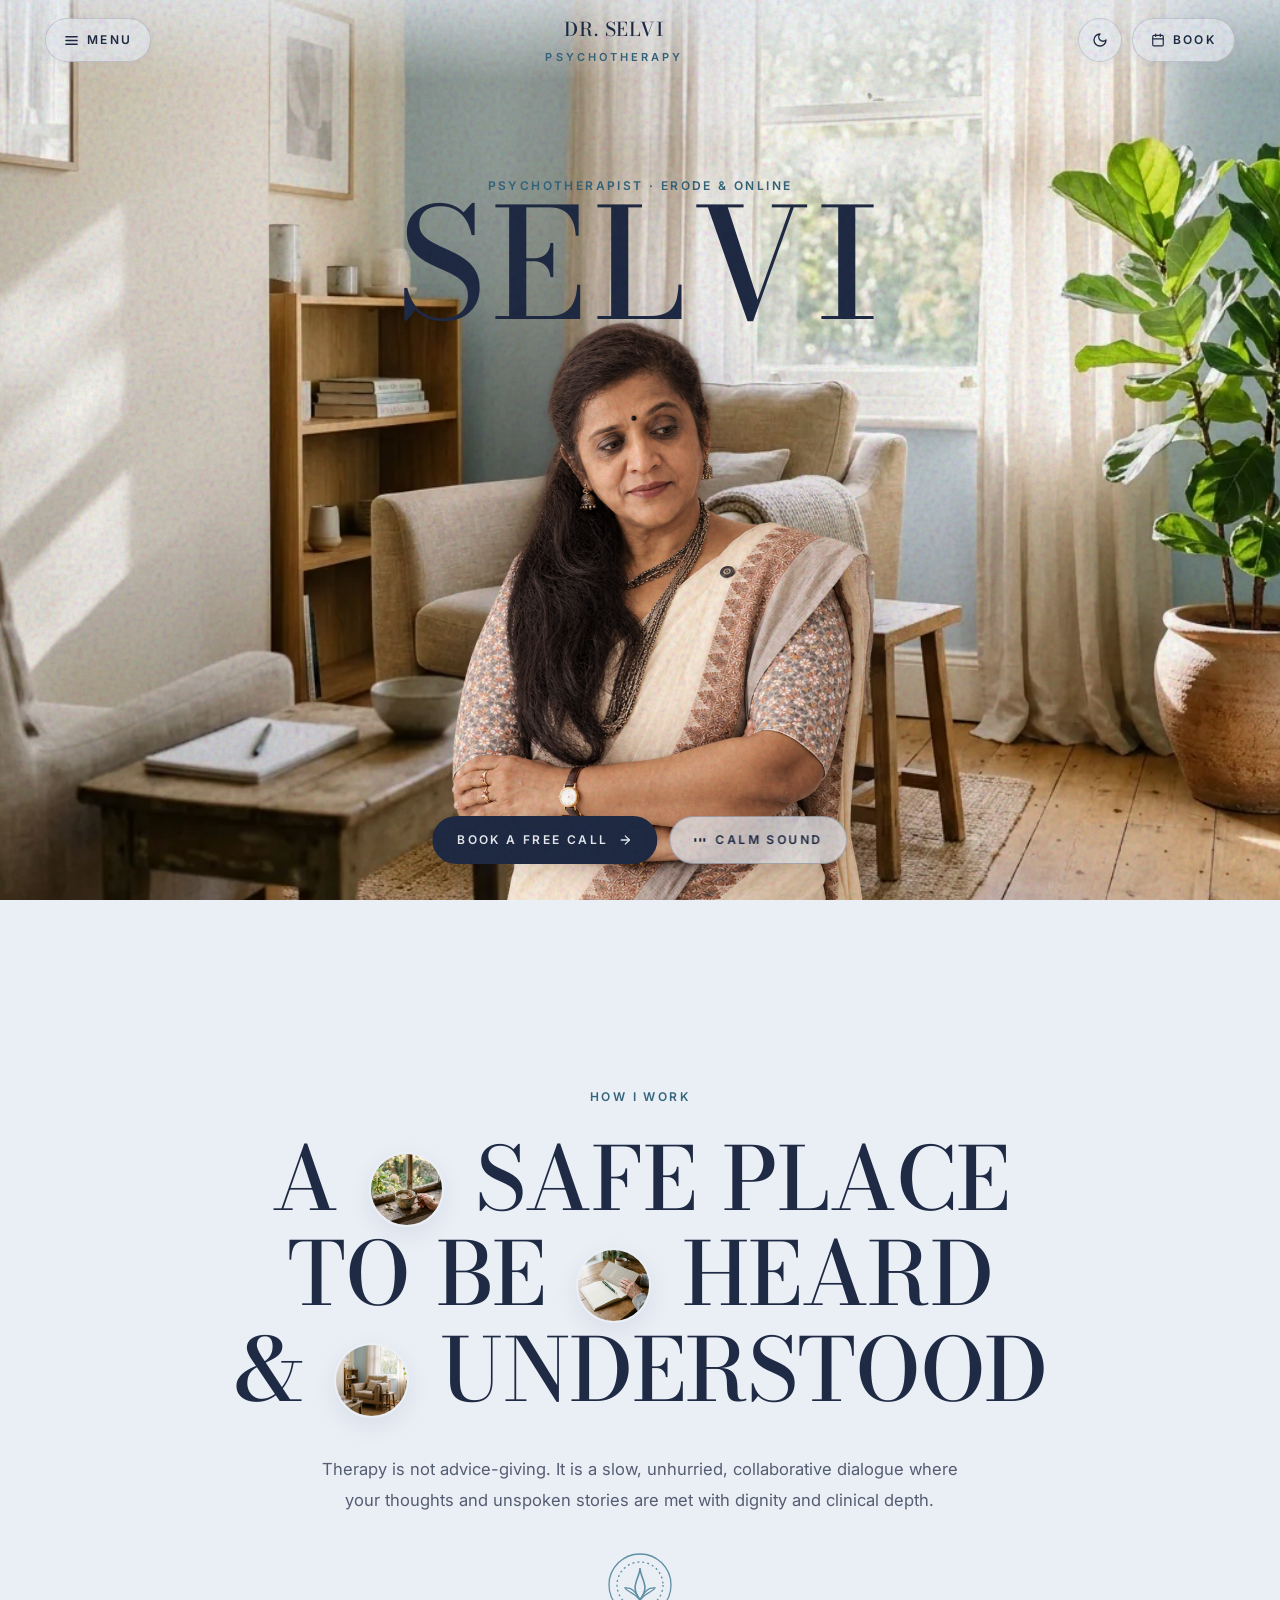
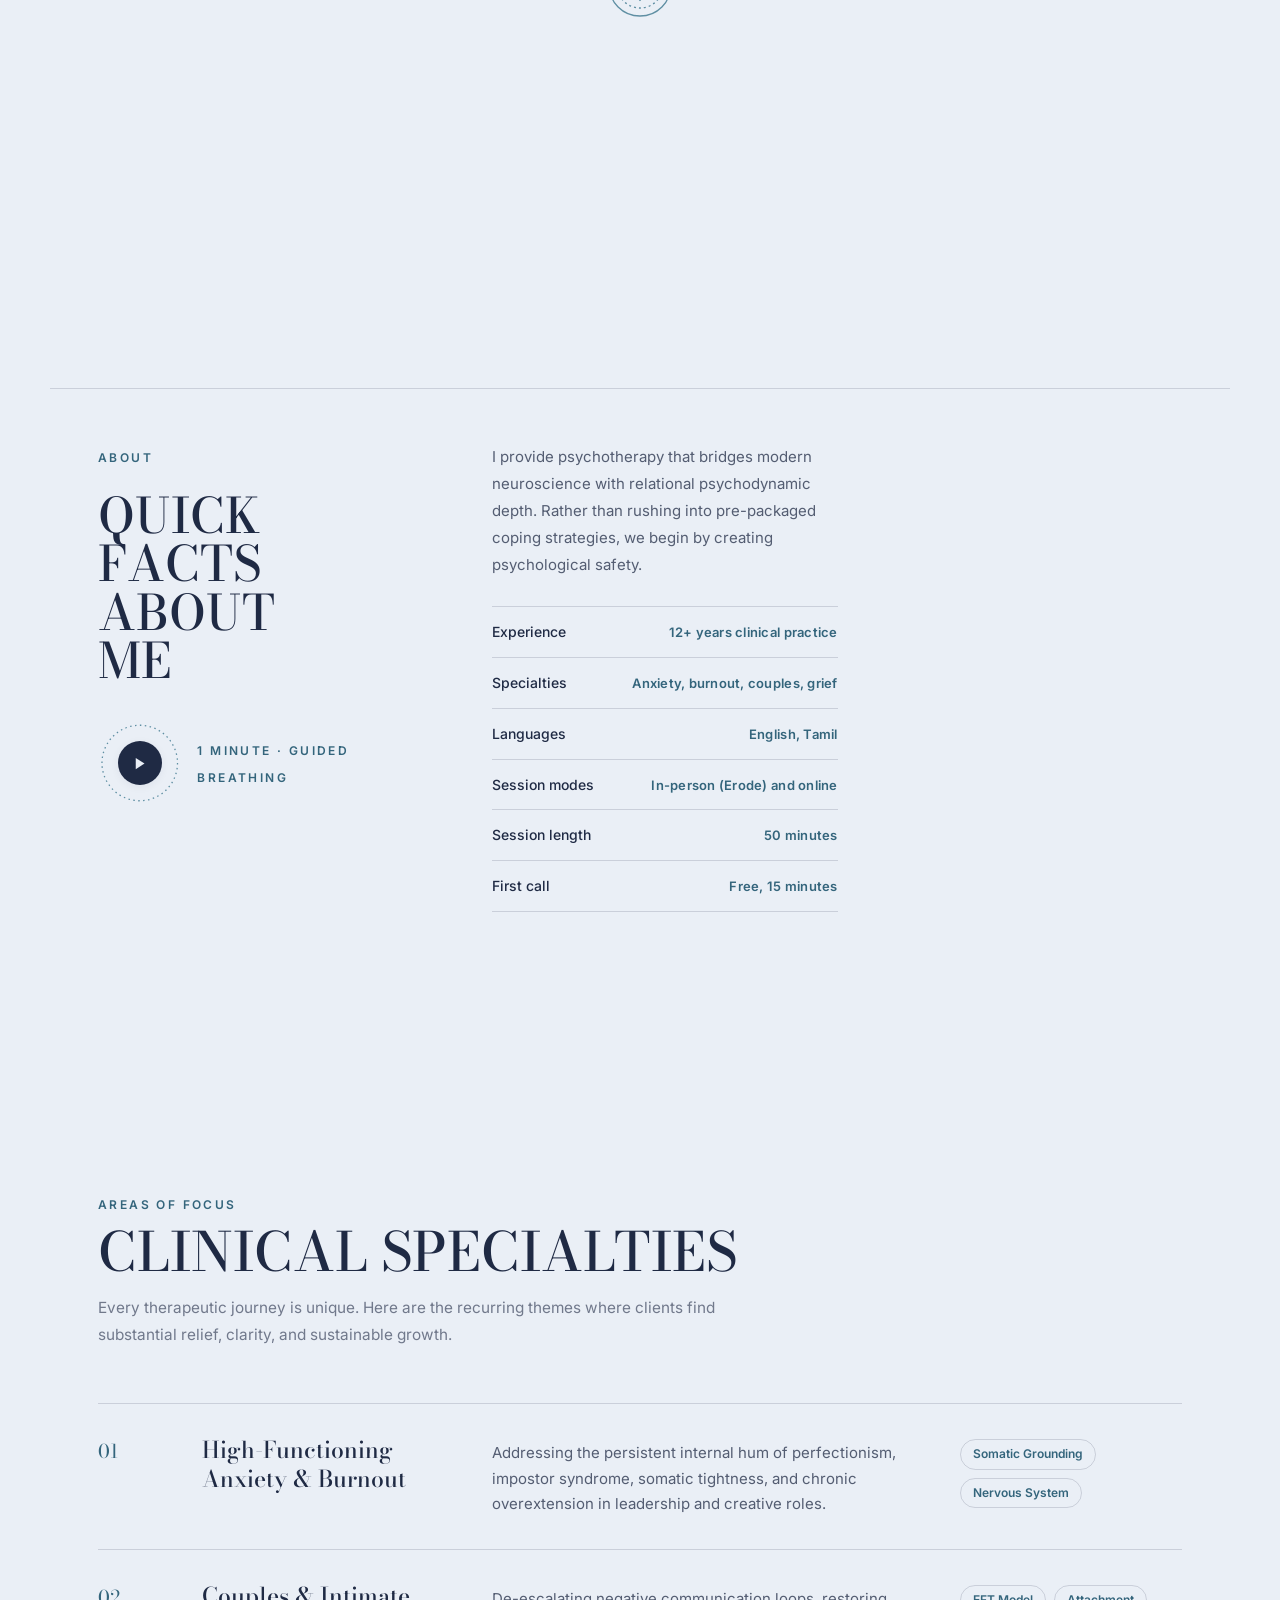
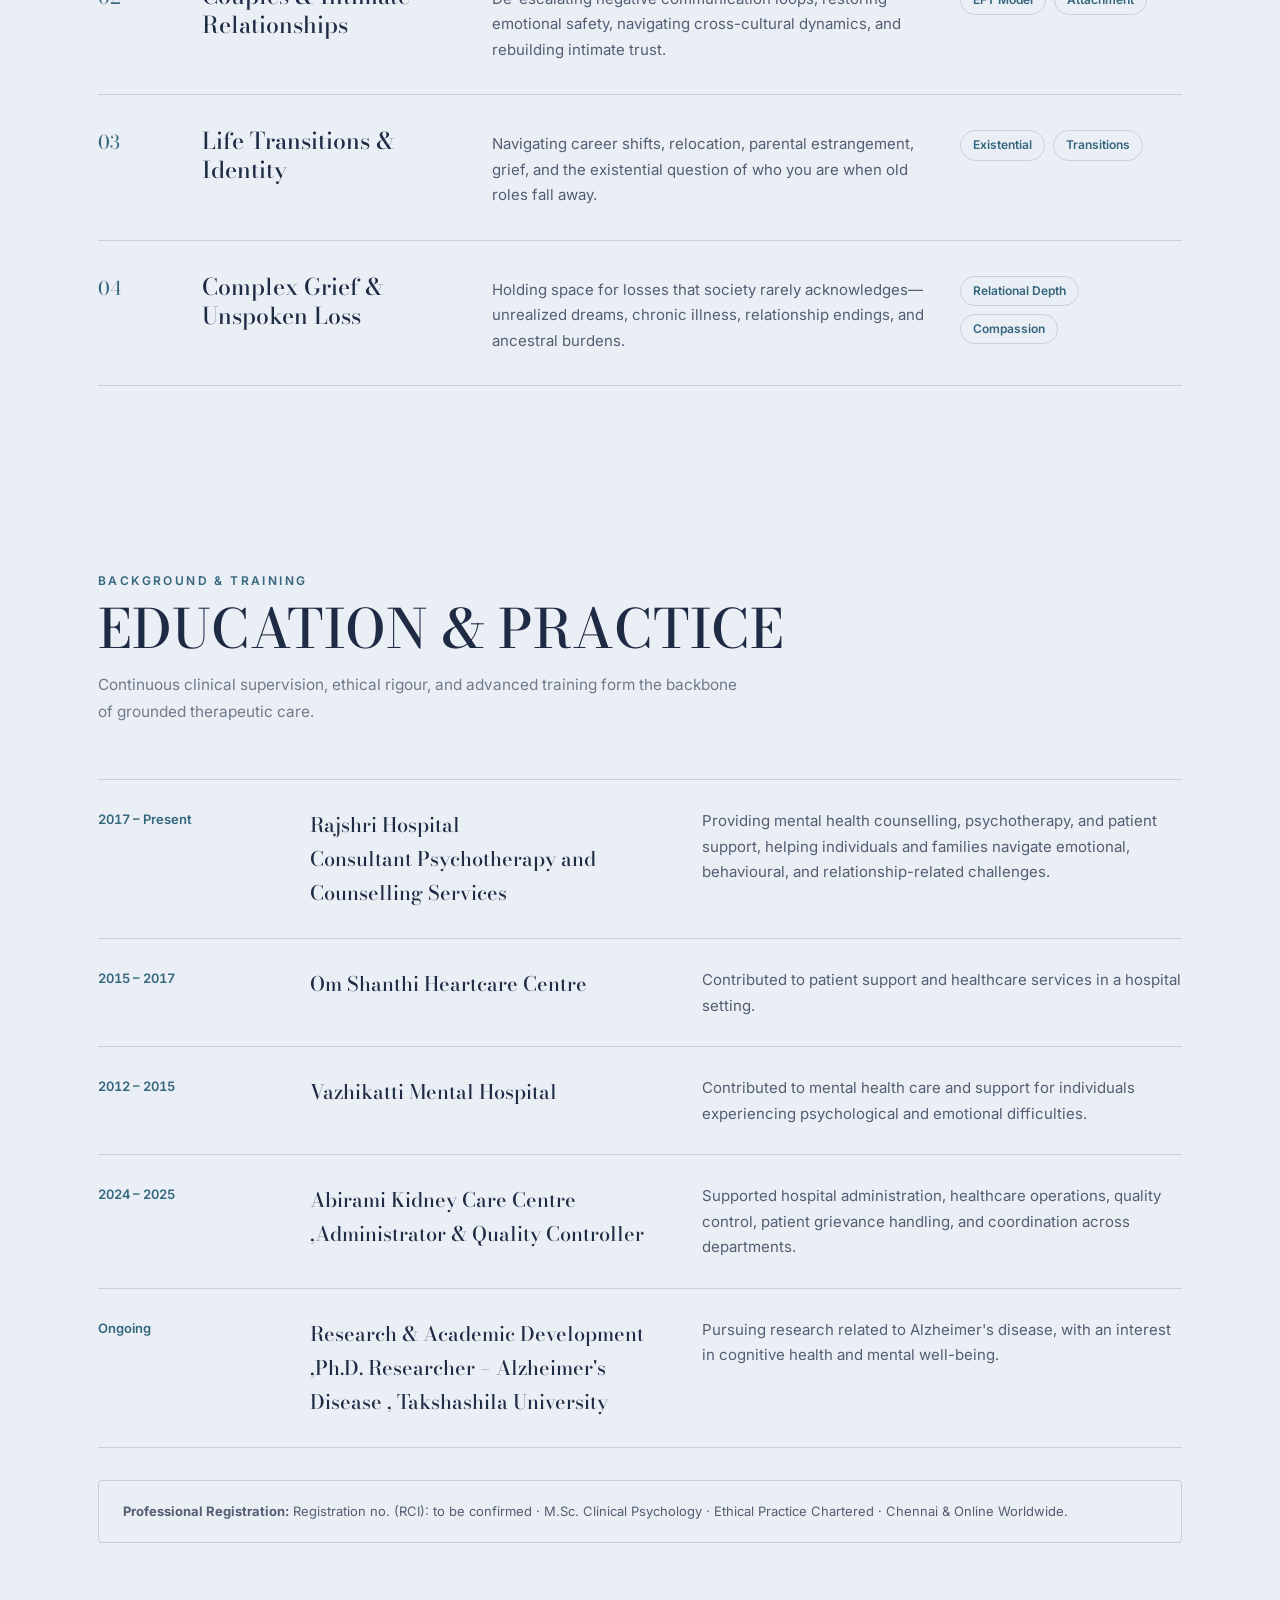
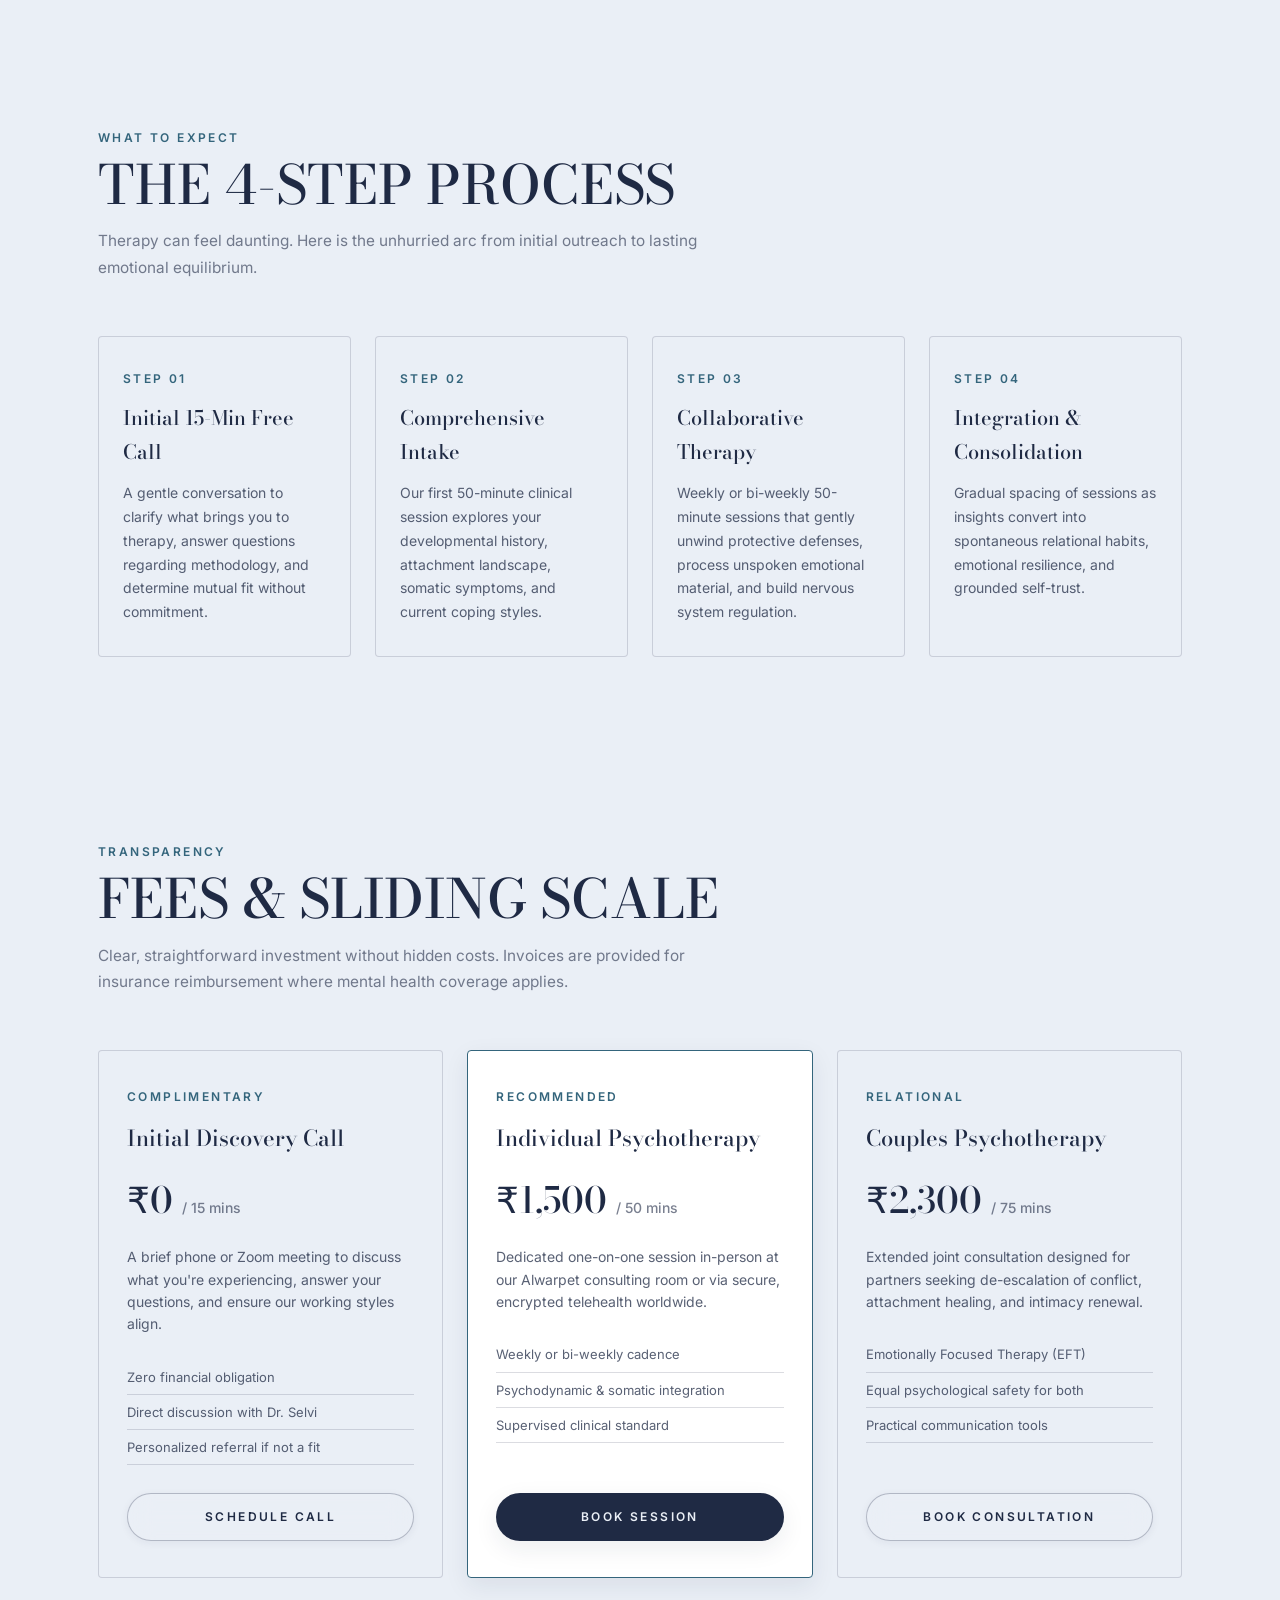
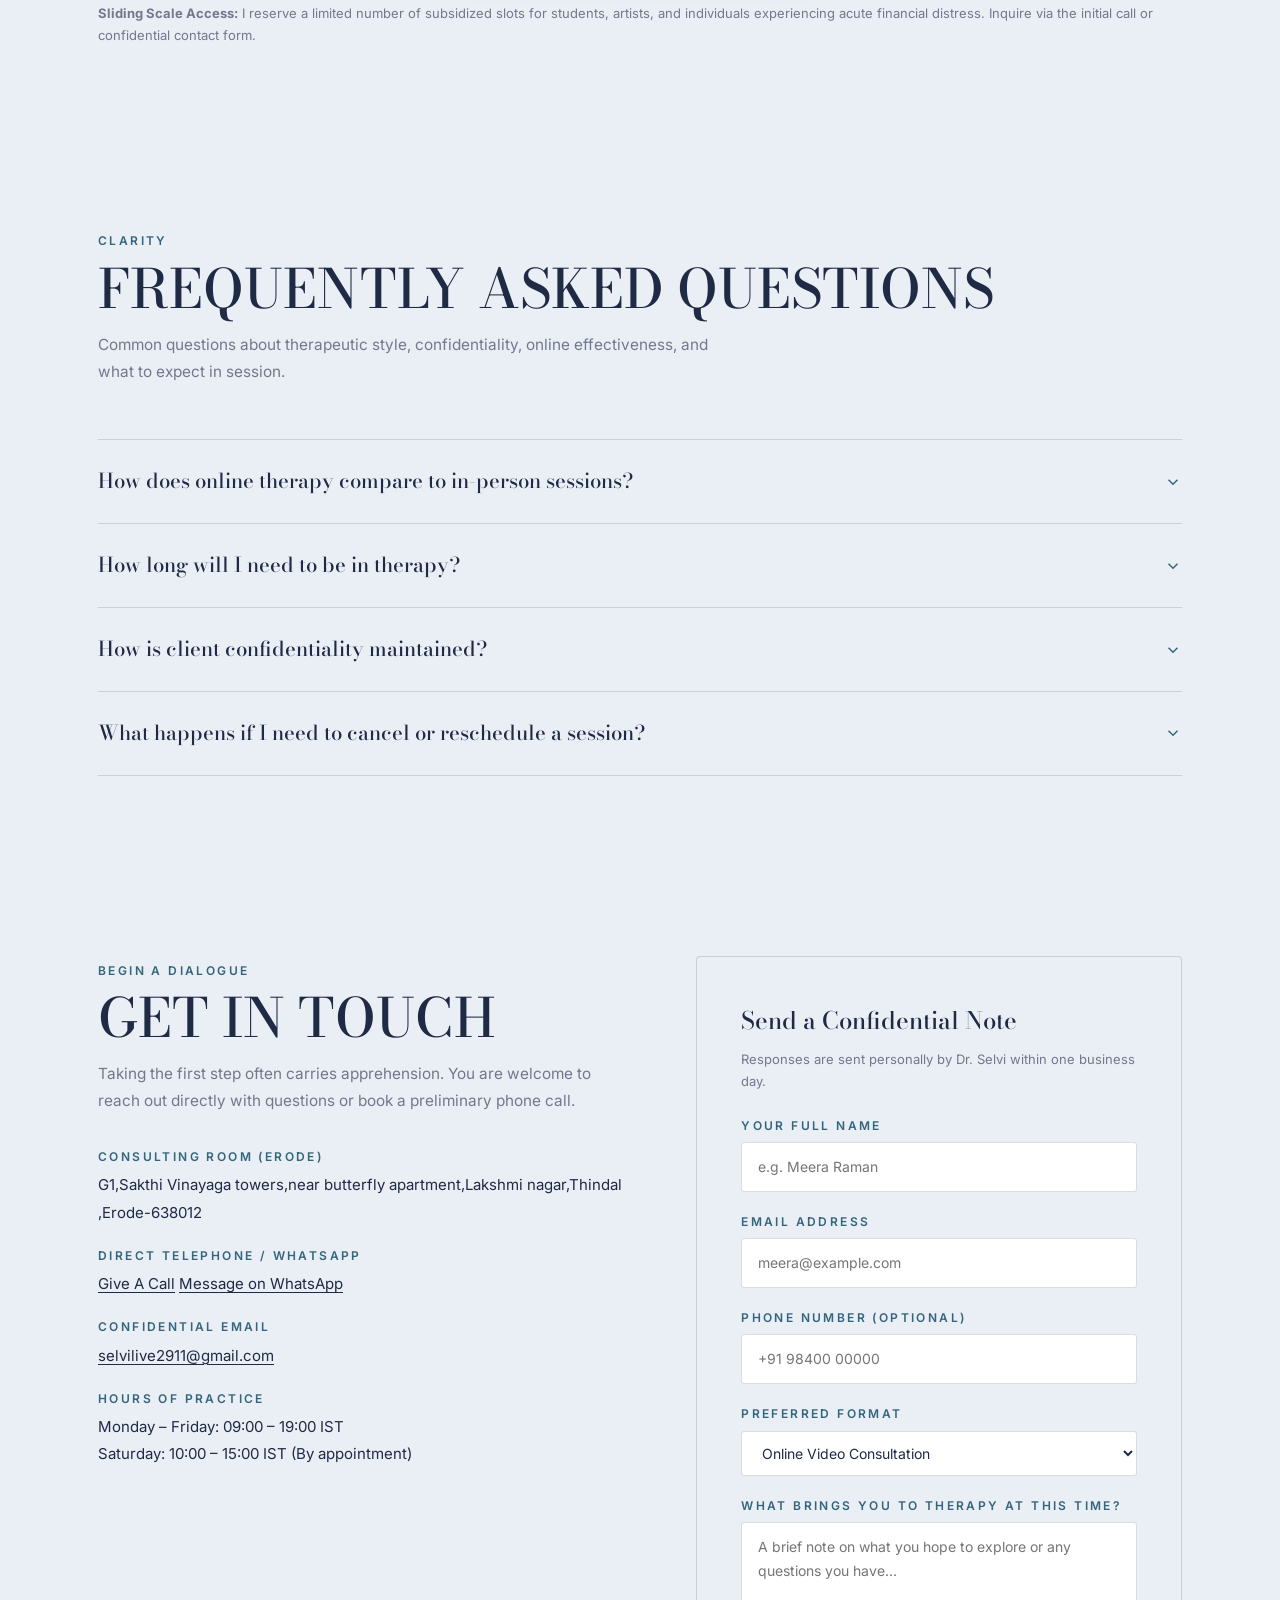
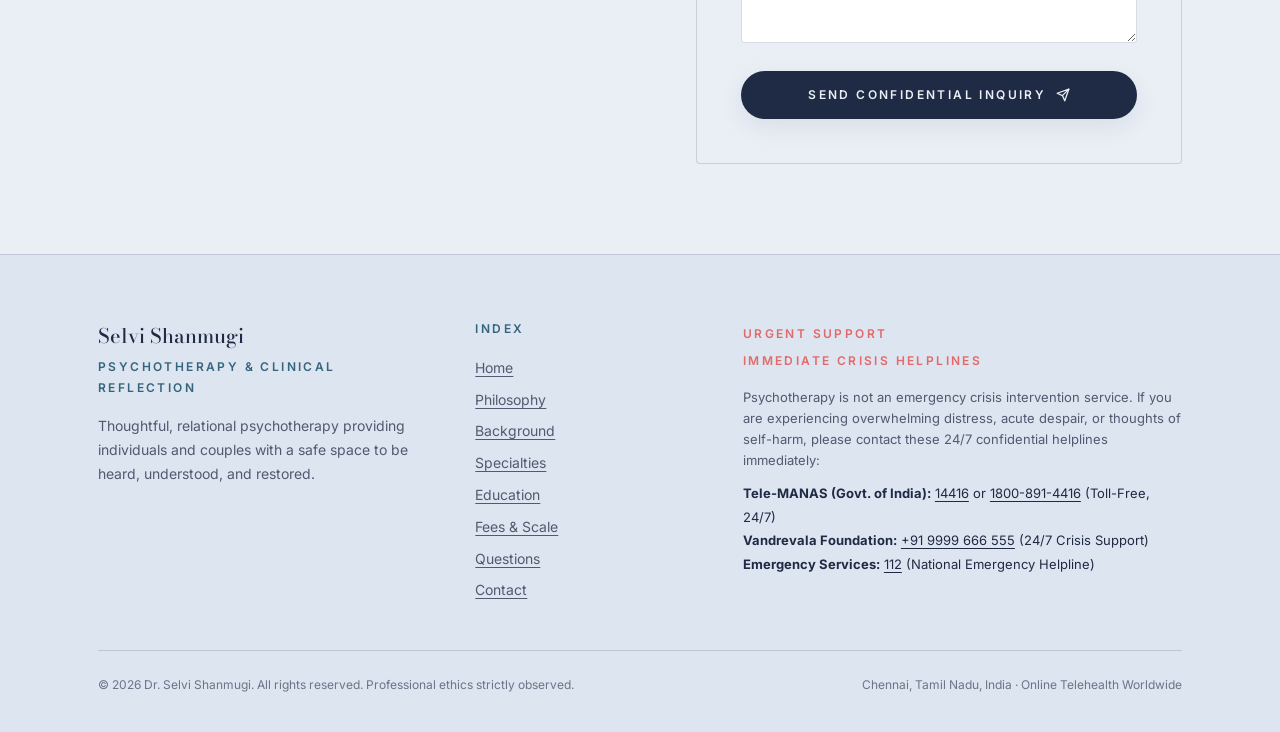
==== public/index.html @ a9d1e350 "Update references from Ms. Selvi to ms. Selvi" ====
<!doctype html>
<html lang="en" data-theme="light">
  <head>
    <meta charset="UTF-8" />
    <meta name="viewport" content="width=device-width, initial-scale=1.0, viewport-fit=cover" />
    <title>Dr. Selvi · Psychotherapy (Erode and Online)</title>
    <meta name="description" content="A quiet room to think out loud. Relational, contemplative psychotherapy in Erode and online worldwide. Dr. Selvi, M.Sc. Clinical Psychology." />
    <link rel="canonical" href="https://shanmugitherapy.com/" />
    
    <!-- Inline Flash-Prevention & No-JS Guard -->
    <script>
      (function() {
        try {
          var saved = localStorage.getItem('shanmugi_theme');
          var theme = saved || (window.matchMedia('(prefers-color-scheme: dark)').matches ? 'dark' : 'light');
          document.documentElement.setAttribute('data-theme', theme);
          document.documentElement.classList.add('js');
        } catch (e) {
          document.documentElement.setAttribute('data-theme', 'light');
          document.documentElement.classList.add('js');
        }
      })();
    </script>

    <!-- Theme Color Sync -->
    <meta name="theme-color" content="#EAEFF6" />

    <!-- Open Graph & Social Cards (Absolute URLs for Production Previewers) -->
    <meta property="og:title" content="Dr. Selvi · Psychotherapy (Erode &amp; Online)" />
    <meta property="og:description" content="A quiet room to think out loud. Psychotherapy in Erode and Online worldwide." />
    <meta property="og:type" content="website" />
    <meta property="og:url" content="https://shanmugitherapy.com/" />
    <meta property="og:image" content="https://shanmugitherapy.com/assets/images/hero-room.jpg" />
    <meta name="twitter:card" content="summary_large_image" />
    <meta name="twitter:title" content="Dr. Selvi · Psychotherapy (Erode &amp; Online)" />
    <meta name="twitter:description" content="A quiet room to think out loud. Psychotherapy in Erode and Online worldwide." />
    <meta name="twitter:image" content="https://shanmugitherapy.com/assets/images/hero-room.jpg" />

    <!-- High-Resolution SVG Favicon -->
    <link rel="icon" type="image/svg+xml" href="data:image/svg+xml,%3Csvg xmlns='http://www.w3.org/2000/svg' viewBox='0 0 64 64'%3E%3Crect width='64' height='64' rx='16' fill='%231F2A44'/%3E%3Ccircle cx='32' cy='32' r='20' stroke='%2334657C' stroke-width='2' fill='none'/%3E%3Cpath d='M32 18 C32 26 24 32 32 44 C40 32 32 26 32 18 Z' fill='%235F8FA3'/%3E%3C/svg%3E" />
    <link rel="manifest" href="manifest.json" />

    <!-- Typography: Bodoni Moda (Optical Size 11) & Inter -->
    <link rel="preconnect" href="https://fonts.googleapis.com" />
    <link rel="preconnect" href="https://fonts.gstatic.com" crossorigin />
    <link href="https://fonts.googleapis.com/css2?family=Bodoni+Moda:ital,opsz,wght@0,6..96,500;0,6..96,600;0,6..96,700;1,6..96,500&family=Inter:wght@400;500;600;700&display=swap" rel="stylesheet" />

    <!-- Main Mobile-First Editorial Stylesheet (Relative Path for Netlify & GitHub Pages) -->
    <link rel="stylesheet" href="css/style.css" />

    <!-- Schema.org JSON-LD Structured Data for MedicalBusiness / Physician -->
    <script type="application/ld+json">
    {
      "@context": "https://schema.org",
      "@type": ["MedicalBusiness", "Physician"],
      "name": "Dr. Selvi Shanmugi - Psychotherapy Practice",
      "image": "https://shanmugitherapy.com/assets/images/portrait-tall.jpg",
      "telephone": "+919840123456",
      "email": "dr.selvi@shanmugitherapy.com",
      "address": {
        "@type": "PostalAddress",
        "streetAddress": "Suite 4B, The Amethyst Enclave, TTK Road, Alwarpet",
        "addressLocality": "Chennai",
        "addressRegion": "Tamil Nadu",
        "postalCode": "600018",
        "addressCountry": "IN"
      },
      "priceRange": "$$",
      "medicalSpecialty": ["ClinicalPsychology", "Psychotherapy"],
      "openingHours": "Mo-Fr 09:00-19:00, Sa 10:00-15:00",
      "description": "Quiet wellness magazine editorial portfolio for Dr. Selvi Shanmugi, M.Sc. Clinical Psychology. Thoughtful psychotherapy in Chennai and online."
    }
    </script>
  </head>
  <body>
    <!-- Fixed Noise Texture Overlay (Disabled on mobile) -->
    <div class="site-grain-overlay" aria-hidden="true"></div>

    <!-- Accessibility Skip Link -->
    <a href="#main-content" class="skip-link">Skip to main content</a>

    <!-- Main Page Layout Wrapper -->
    <div class="site-wrapper" id="site-wrapper">

      <!-- ====================================================================
           1 · HERO VIEWPORT
           Nav and Bottom Actions are direct children of the viewport (never cropped)
           ==================================================================== -->
      <header class="hero-viewport" id="hero">
        
        <!-- Pinned Top Navigation (Always inside visible viewport) -->
        <nav class="hero-nav" aria-label="Primary Navigation">
          <a href="#menu-modal" class="hero-nav-btn js-open-menu" aria-label="Open Navigation Menu">
            <svg width="15" height="15" viewBox="0 0 24 24" fill="none" stroke="currentColor" stroke-width="2.2" stroke-linecap="round" aria-hidden="true">
              <line x1="3" y1="12" x2="21" y2="12"></line>
              <line x1="3" y1="6" x2="21" y2="6"></line>
              <line x1="3" y1="18" x2="21" y2="18"></line>
            </svg>
            <span>MENU</span>
          </a>

          <a href="#hero" class="hero-nav-brand" aria-label="Dr. Selvi Psychotherapy Home">
            <span class="brand-name">Dr. Selvi</span>
            <span class="brand-sub">PSYCHOTHERAPY</span>
          </a>

          <div class="hero-nav-right">
            <!-- Dark Mode Toggle Button -->
            <button class="theme-toggle-btn js-theme-toggle" aria-label="Toggle Dark Paper Mode" title="Toggle theme">
              <svg width="16" height="16" viewBox="0 0 24 24" fill="none" stroke="currentColor" stroke-width="2" stroke-linecap="round" stroke-linejoin="round" aria-hidden="true">
                <path d="M12 3a6 6 0 0 0 9 9 9 9 0 1 1-9-9Z"></path>
              </svg>
            </button>

            <!-- Book Consultation Trigger -->
            <a href="#booking-modal" class="hero-nav-btn js-open-booking" aria-label="Schedule a Consultation">
              <svg width="14" height="14" viewBox="0 0 24 24" fill="none" stroke="currentColor" stroke-width="2" stroke-linecap="round" stroke-linejoin="round" aria-hidden="true">
                <rect width="18" height="18" x="3" y="4" rx="2" ry="2"></rect>
                <line x1="16" y1="2" x2="16" y2="6"></line>
                <line x1="8" y1="2" x2="8" y2="6"></line>
                <line x1="3" y1="10" x2="21" y2="10"></line>
              </svg>
              <span>BOOK</span>
            </a>
          </div>
        </nav>

        <!-- Art-Directed Stage (2688:1520 Ratio, Three Layers Only) -->
        <div class="hero-stage" id="hero-stage">
          
          <!-- Layer 1: Background Room Photo + Bottom Melt Gradient -->
          <div class="hero-photo-layer" id="hero-photo">
            <picture class="hero-bg-picture">
              <!-- Mobile WebP crops (480w, 768w) with explicit sizes for maximum performance -->
              <source
                media="(max-width: 768px)"
                type="image/webp"
                srcset="assets/images/hero-room-480.webp 480w, assets/images/hero-room-mobile.webp 768w"
                sizes="(max-width: 480px) 100vw, 100vw"
              />
              <!-- Mobile JPEG fallbacks (480w, 768w) with explicit sizes -->
              <source
                media="(max-width: 768px)"
                type="image/jpeg"
                srcset="assets/images/hero-room-480.jpg 480w, assets/images/hero-room-mobile.jpg 768w"
                sizes="(max-width: 480px) 100vw, 100vw"
              />
              <!-- Modern desktop WebP format (96KB vs 744KB JPEG) -->
              <source
                type="image/webp"
                srcset="assets/images/hero-room.webp 1376w"
                sizes="100vw"
              />
              <!-- Responsive desktop & mobile JPEG fallback with srcset and sizes -->
              <img
                src="assets/images/hero-room.jpg"
                srcset="assets/images/hero-room-480.jpg 480w, assets/images/hero-room-mobile.jpg 768w, assets/images/hero-room.jpg 1376w"
                sizes="(max-width: 480px) 100vw, (max-width: 768px) 100vw, 100vw"
                alt="Quiet, sunlit psychotherapy consulting room in Chennai with morning light, linen curtains and plants"
                class="hero-bg-img"
                id="hero-bg-img"
                width="2688"
                height="1520"
                fetchpriority="high"
                decoding="async"
              />
            </picture>
            <!-- Paper-coloured gradient layer that melts into paper on scroll -->
            <div class="hero-melt-gradient" id="hero-melt-gradient" aria-hidden="true"></div>
          </div>

          <!-- Layer 2: Title Block (Top 19%, Centered) -->
          <div class="hero-title-block" id="hero-title-block">
            <span class="hero-title-label">PSYCHOTHERAPIST · ERODE &amp; ONLINE</span>
            <h1 class="hero-display-title" id="hero-title" aria-label="Selvi">
              <span class="hero-char" aria-hidden="true" style="--i:0">S</span><span class="hero-char" aria-hidden="true" style="--i:1">E</span><span class="hero-char" aria-hidden="true" style="--i:2">L</span><span class="hero-char" aria-hidden="true" style="--i:3">V</span><span class="hero-char" aria-hidden="true" style="--i:4">I</span>
            </h1>
          </div>

          <!-- Layer 3: Therapist Cut-out (Left 30%, Top 32%, Width 40% - Using gg.png) -->
          <div class="hero-cutout-layer" id="hero-cutout">
            <picture>
              <source media="(max-width: 760px)" srcset="assets/images/ggg1.png" type="image/png" />
              <source srcset="assets/images/ggg1.png" type="image/png" />
              <img
                src="assets/images/ggg1.png"
                alt="Portrait cut-out of Dr. Selvi seated thoughtfully in her consulting room"
                class="hero-cutout-img"
                id="hero-cutout-img"
                width="801"
                height="967"
                fetchpriority="high"
                onerror="this.onerror=null; this.src='assets/images/ggg1.png';"
              />
            </picture>
          </div>

        </div>

        <!-- Pinned Bottom Actions (Outside stage, siblings inside hero-viewport) -->
        <div class="hero-bottom-actions" id="hero-bottom-actions">
          <a href="#booking-modal" class="btn btn-primary js-open-booking hero-btn-center">
            <span>BOOK A FREE CALL</span>
            <svg width="14" height="14" viewBox="0 0 24 24" fill="none" stroke="currentColor" stroke-width="2.2" stroke-linecap="round" stroke-linejoin="round" aria-hidden="true">
              <path d="M5 12h14"></path>
              <path d="m12 5 7 7-7 7"></path>
            </svg>
          </a>
          <!-- Ambient Sound Button (Opt-in: never autoplay. Desktop button; on phone dock handles it) -->
          <button class="btn btn-secondary btn-calm-sound js-toggle-sound" aria-label="Play peaceful ambient soundscape" title="Play soothing ambient sound">
            <span class="audio-soundwave" aria-hidden="true">
              <span></span>
              <span></span>
              <span></span>
            </span>
            <span class="btn-calm-label">CALM SOUND</span>
          </button>
        </div>
      </header>

      <!-- Main Content Flow -->
      <main id="main-content">

        <!-- ==================================================================
             2 · STATEMENT (Full Viewport, Centred)
             ================================================================== -->
        <section class="statement-viewport" id="statement" aria-label="Statement of Practice">
          <div class="statement-inner">
            <div class="statement-label">
              <span class="label-caps">HOW I WORK</span>
              <h2 class="sr-only">How I Work</h2>
            </div>

            <!-- Uppercase Bodoni Lines with 0.86em Inline Round Photo Pills -->
            <div class="statement-quote-lines" id="stmt-quote" aria-label="A safe place to be heard and understood">
              <div class="statement-line">
                <span class="stmt-text-part" data-text="A">A</span>
                <span class="pill-photo-inline" aria-hidden="true">
                  <img src="assets/images/pill-teacup.jpg" alt="Herbal tea cup by a sunlit window" width="400" height="400" loading="lazy" />
                </span>
                <span class="stmt-text-part" data-text="SAFE PLACE">SAFE PLACE</span>
              </div>
              <div class="statement-line">
                <span class="stmt-text-part" data-text="TO BE">TO BE</span>
                <span class="pill-photo-inline" aria-hidden="true">
                  <img src="assets/images/pill-journal.jpg" alt="Mindfulness journal and fountain pen" width="400" height="400" loading="lazy" />
                </span>
                <span class="stmt-text-part" data-text="HEARD">HEARD</span>
              </div>
              <div class="statement-line">
                <span class="stmt-text-part" data-text="&">&</span>
                <span class="pill-photo-inline" aria-hidden="true">
                  <img src="assets/images/hero-room.jpg" alt="Quiet consulting room" width="400" height="400" loading="lazy" />
                </span>
                <span class="stmt-text-part" data-text="UNDERSTOOD">UNDERSTOOD</span>
              </div>
            </div>

            <p class="statement-caption reveal-fade" id="stmt-caption">
              Therapy is not advice-giving. It is a slow, unhurried, collaborative dialogue where your thoughts and unspoken stories are met with dignity and clinical depth.
            </p>

            <!-- 66px Sea Line Emblem: Double Ring (outer solid, inner dashed) with Lotus Leaf -->
            <div class="emblem-wrapper" id="stmt-emblem">
              <svg class="emblem-ring" viewBox="0 0 66 66" fill="none" stroke="currentColor" stroke-width="1.3" aria-hidden="true">
                <circle cx="33" cy="33" r="31" />
                <circle cx="33" cy="33" r="23" stroke-dasharray="2 3" />
                <path d="M33 16 C33 26 22 34 33 48 C44 34 33 26 33 16 Z" stroke-width="1.6" />
                <path d="M33 48 C27 40 20 40 18 36 C24 35 29 39 33 48 Z" />
                <path d="M33 48 C39 40 46 40 48 36 C42 35 37 39 33 48 Z" />
              </svg>
            </div>
          </div>
        </section>

        <!-- ==================================================================
             3 · QUICK FACTS (Full Viewport, 1180px Column, 3 Columns)
             ================================================================== -->
        <section class="facts-viewport" id="quick-facts" aria-labelledby="facts-title">
          <div class="editorial-container facts-container">
            <div class="facts-grid">
              
              <!-- Left Column: Label, QUICK FACTS ABOUT ME, 84px Play Badge, Caption -->
              <div class="facts-col-left" id="facts-col-left">
                <span class="label-caps">ABOUT</span>
                <h2 class="facts-display-title" id="facts-title" aria-label="Quick facts about me">
                  <span class="word-line" data-text="QUICK">QUICK</span>
                  <span class="word-line" data-text="FACTS">FACTS</span>
                  <span class="word-line" data-text="ABOUT">ABOUT</span>
                  <span class="word-line" data-text="ME">ME</span>
                </h2>

                <div class="breathing-badge-container">
                  <button class="badge-dial-btn" id="start-breathing-badge" aria-label="Open 1-Minute Guided Somatic Breathing Exercise">
                    <!-- 84px Badge with 48 Radial Ticks turning once every 16s -->
                    <svg class="dial-ticks-svg" viewBox="0 0 84 84" fill="none" stroke="currentColor" stroke-width="1.3" aria-hidden="true">
                      <circle cx="42" cy="42" r="38" stroke-dasharray="1.5 3.47" />
                    </svg>
                    <div class="badge-center-play">
                      <svg width="15" height="15" viewBox="0 0 24 24" fill="currentColor" aria-hidden="true">
                        <polygon points="6 3 20 12 6 21 6 3"></polygon>
                      </svg>
                    </div>
                  </button>
                  <div class="badge-caption-box">
                    <span class="badge-caption-label">1 MINUTE · GUIDED BREATHING</span>
                  </div>
                </div>
              </div>

              <!-- Middle Column: 15px Bio Paragraph & Facts Table -->
              <div class="facts-col-middle" id="facts-col-middle">
                <p class="facts-bio-text">
                  I provide psychotherapy that bridges modern neuroscience with relational psychodynamic depth. Rather than rushing into pre-packaged coping strategies, we begin by creating psychological safety.
                </p>

                <div class="facts-table" role="table" aria-label="Practice Quick Facts">
                  <div class="facts-row" role="row">
                    <span class="facts-row-label" role="rowheader">Experience</span>
                    <span class="facts-row-val" role="cell">12+ years clinical practice</span>
                  </div>
                  <div class="facts-row" role="row">
                    <span class="facts-row-label" role="rowheader">Specialties</span>
                    <span class="facts-row-val" role="cell">Anxiety, burnout, couples, grief</span>
                  </div>
                  <div class="facts-row" role="row">
                    <span class="facts-row-label" role="rowheader">Languages</span>
                    <span class="facts-row-val" role="cell">English, Tamil</span>
                  </div>
                  <div class="facts-row" role="row">
                    <span class="facts-row-label" role="rowheader">Session modes</span>
                    <span class="facts-row-val" role="cell">In-person (Erode) and online</span>
                  </div>
                  <div class="facts-row" role="row">
                    <span class="facts-row-label" role="rowheader">Session length</span>
                    <span class="facts-row-val" role="cell">50 minutes</span>
                  </div>
                  <div class="facts-row" role="row">
                    <span class="facts-row-label" role="rowheader">First call</span>
                    <span class="facts-row-val" role="cell">Free, 15 minutes</span>
                  </div>
                </div>
              </div>

              <!-- Right Column: Tall 2:3 Portrait with Scroll Parallax (±7%) -->
              <div class="facts-col-right" id="facts-col-right">
                <div class="portrait-frame-2x3" id="facts-portrait-frame">
                  <picture class="facts-portrait-picture">
                    <source
                      media="(max-width: 768px)"
                      type="image/jpeg"
                      srcset="assets/images/mm.jpeg 450w"
                      sizes="(max-width: 768px) 100vw, 440px"
                    />
                    <source
                      type="image/webp"
                      srcset="assets/images/mm.jpeg 450w, assets/images/mm.jpeg 848w"
                      sizes="(max-width: 768px) 100vw, (max-width: 1024px) 50vw, 440px"
                    />
                    <img
                      src="assets/images/mm.jpeg"
                      srcset="assets/images/mm.jpeg 450w, assets/images/mm.jpeg 848w"
                      sizes="(max-width: 768px) 100vw, (max-width: 1024px) 50vw, 440px"
                      alt="Dr. Selvi Shanmugi seated in her tranquil consulting library in Erode"
                      class="portrait-img-2x3"
                      id="facts-portrait-img"
                      width="848"
                      height="1272"
                      loading="lazy"
                      decoding="async"
                    />
                  </picture>
                </div>
              </div>

            </div>
          </div>
        </section>

        <!-- ==================================================================
             4 · CLINICAL SPECIALTIES
             ================================================================== -->
        <section class="editorial-section" id="specialties" aria-labelledby="specialties-title">
          <div class="editorial-container">
            <div class="section-header-editorial reveal-fade">
              <span class="label-caps">AREAS OF FOCUS</span>
              <h2 class="section-headline" id="specialties-title">CLINICAL SPECIALTIES</h2>
              <p class="section-subtext">
                Every therapeutic journey is unique. Here are the recurring themes where clients find substantial relief, clarity, and sustainable growth.
              </p>
            </div>

            <div class="specialties-list">
              
              <article class="specialty-item reveal-fade">
                <span class="specialty-num">01</span>
                <h3 class="specialty-title">High-Functioning Anxiety & Burnout</h3>
                <p class="specialty-body">
                  Addressing the persistent internal hum of perfectionism, impostor syndrome, somatic tightness, and chronic overextension in leadership and creative roles.
                </p>
                <div class="specialty-tags">
                  <span class="specialty-tag">Somatic Grounding</span>
                  <span class="specialty-tag">Nervous System</span>
                </div>
              </article>

              <article class="specialty-item reveal-fade">
                <span class="specialty-num">02</span>
                <h3 class="specialty-title">Couples & Intimate Relationships</h3>
                <p class="specialty-body">
                  De-escalating negative communication loops, restoring emotional safety, navigating cross-cultural dynamics, and rebuilding intimate trust.
                </p>
                <div class="specialty-tags">
                  <span class="specialty-tag">EFT Model</span>
                  <span class="specialty-tag">Attachment</span>
                </div>
              </article>

              <article class="specialty-item reveal-fade">
                <span class="specialty-num">03</span>
                <h3 class="specialty-title">Life Transitions & Identity</h3>
                <p class="specialty-body">
                  Navigating career shifts, relocation, parental estrangement, grief, and the existential question of who you are when old roles fall away.
                </p>
                <div class="specialty-tags">
                  <span class="specialty-tag">Existential</span>
                  <span class="specialty-tag">Transitions</span>
                </div>
              </article>

              <article class="specialty-item reveal-fade">
                <span class="specialty-num">04</span>
                <h3 class="specialty-title">Complex Grief & Unspoken Loss</h3>
                <p class="specialty-body">
                  Holding space for losses that society rarely acknowledges—unrealized dreams, chronic illness, relationship endings, and ancestral burdens.
                </p>
                <div class="specialty-tags">
                  <span class="specialty-tag">Relational Depth</span>
                  <span class="specialty-tag">Compassion</span>
                </div>
              </article>

            </div>
          </div>
        </section>

        <!-- ==================================================================
             5 · EDUCATION, CREDENTIALS & PRACTICE
             ================================================================== -->
        <section class="editorial-section" id="credentials" aria-labelledby="credentials-title">
          <div class="editorial-container">
            <div class="section-header-editorial reveal-fade">
              <span class="label-caps">BACKGROUND & TRAINING</span>
              <h2 class="section-headline" id="credentials-title">EDUCATION & PRACTICE</h2>
              <p class="section-subtext">
                Continuous clinical supervision, ethical rigour, and advanced training form the backbone of grounded therapeutic care.
              </p>
            </div>

            <div class="timeline-list">
              
              <div class="timeline-row reveal-fade">
                <span class="timeline-year">2017 – Present</span>
                <h3 class="timeline-title">Rajshri Hospital <p>Consultant Psychotherapy and Counselling Services</p></h3>
                <p class="timeline-desc">
                  Providing mental health counselling, psychotherapy, and patient support, helping individuals and families navigate emotional, behavioural, and relationship-related challenges. </p>
              </div>

              <div class="timeline-row reveal-fade">
                <span class="timeline-year">2015 – 2017</span>
                <h3 class="timeline-title">Om Shanthi Heartcare Centre </h3>
                <p class="timeline-desc">Contributed to patient support and healthcare services in a hospital setting.
                </p>
              </div>

              <div class="timeline-row reveal-fade">
                <span class="timeline-year">2012 – 2015</span>
                <h3 class="timeline-title">Vazhikatti Mental Hospital</h3>
                <p class="timeline-desc">
                 Contributed to mental health care and support for individuals experiencing psychological and emotional difficulties.
                </p>
              </div>

              <div class="timeline-row reveal-fade">
                <span class="timeline-year">2024 – 2025</span>
                <h3 class="timeline-title">Abirami Kidney Care Centre ,Administrator & Quality Controller </h3>
                <p class="timeline-desc">
                 Supported hospital administration, healthcare operations, quality control, patient grievance handling, and coordination across departments.
                </p>
              </div>

              <div class="timeline-row reveal-fade">
                <span class="timeline-year">Ongoing</span>
                <h3 class="timeline-title">Research & Academic Development ,Ph.D. Researcher – Alzheimer's Disease ,
Takshashila University</h3>
                <p class="timeline-desc">
                  Pursuing research related to Alzheimer's disease, with an interest in cognitive health and mental well-being.
              </div>

            </div>

            <!-- Registration number line placeholder clearly marked to be confirmed -->
            <div class="credentials-disclaimer reveal-fade">
              <strong>Professional Registration:</strong> Registration no. (RCI): <!-- TODO: confirm with Dr. Selvi --> to be confirmed · M.Sc. Clinical Psychology · Ethical Practice Chartered · Chennai & Online Worldwide.
            </div>
          </div>
        </section>

        <!-- ==================================================================
             6 · 4-STEP PROCESS
             ================================================================== -->
        <section class="editorial-section" id="how-it-works" aria-labelledby="process-title">
          <div class="editorial-container">
            <div class="section-header-editorial reveal-fade">
              <span class="label-caps">WHAT TO EXPECT</span>
              <h2 class="section-headline" id="process-title">THE 4-STEP PROCESS</h2>
              <p class="section-subtext">
                Therapy can feel daunting. Here is the unhurried arc from initial outreach to lasting emotional equilibrium.
              </p>
            </div>

            <div class="process-grid">
              
              <div class="process-step-card reveal-fade">
                <div class="process-step-num">Step 01</div>
                <h3 class="process-step-title">Initial 15-Min Free Call</h3>
                <p class="process-step-body">
                  A gentle conversation to clarify what brings you to therapy, answer questions regarding methodology, and determine mutual fit without commitment.
                </p>
              </div>

              <div class="process-step-card reveal-fade">
                <div class="process-step-num">Step 02</div>
                <h3 class="process-step-title">Comprehensive Intake</h3>
                <p class="process-step-body">
                  Our first 50-minute clinical session explores your developmental history, attachment landscape, somatic symptoms, and current coping styles.
                </p>
              </div>

              <div class="process-step-card reveal-fade">
                <div class="process-step-num">Step 03</div>
                <h3 class="process-step-title">Collaborative Therapy</h3>
                <p class="process-step-body">
                  Weekly or bi-weekly 50-minute sessions that gently unwind protective defenses, process unspoken emotional material, and build nervous system regulation.
                </p>
              </div>

              <div class="process-step-card reveal-fade">
                <div class="process-step-num">Step 04</div>
                <h3 class="process-step-title">Integration & Consolidation</h3>
                <p class="process-step-body">
                  Gradual spacing of sessions as insights convert into spontaneous relational habits, emotional resilience, and grounded self-trust.
                </p>
              </div>

            </div>
          </div>
        </section>

        <!-- ==================================================================
             7 · FEES & SLIDING SCALE
             ================================================================== -->
        <section class="editorial-section" id="fees" aria-labelledby="fees-title">
          <div class="editorial-container">
            <div class="section-header-editorial reveal-fade">
              <span class="label-caps">TRANSPARENCY</span>
              <h2 class="section-headline" id="fees-title">FEES & SLIDING SCALE</h2>
              <p class="section-subtext">
                Clear, straightforward investment without hidden costs. Invoices are provided for insurance reimbursement where mental health coverage applies.
              </p>
            </div>

            <div class="fees-grid">
              
              <div class="fee-card reveal-fade">
                <span class="fee-badge">COMPLIMENTARY</span>
                <h3 class="fee-title">Initial Discovery Call</h3>
                <div class="fee-amount">₹0 <span class="fee-period">/ 15 mins</span></div>
                <p class="fee-desc">
                  A brief phone or Zoom meeting to discuss what you're experiencing, answer your questions, and ensure our working styles align.
                </p>
                <ul class="fee-perks">
                  <li>Zero financial obligation</li>
                  <li>Direct discussion with Dr. Selvi</li>
                  <li>Personalized referral if not a fit</li>
                </ul>
                <a href="#booking-modal" class="btn btn-secondary js-open-booking" style="width: 100%; margin-top: auto;">Schedule Call</a>
              </div>

              <div class="fee-card fee-card-featured reveal-fade">
                <span class="fee-badge fee-badge-accent">RECOMMENDED</span>
                <h3 class="fee-title">Individual Psychotherapy</h3>
                <div class="fee-amount">₹1,500 <span class="fee-period">/ 50 mins</span></div>
                <p class="fee-desc">
                  Dedicated one-on-one session in-person at our Alwarpet consulting room or via secure, encrypted telehealth worldwide.
                </p>
                <ul class="fee-perks">
                  <li>Weekly or bi-weekly cadence</li>
                  <li>Psychodynamic & somatic integration</li>
                  <li>Supervised clinical standard</li>
                </ul>
                <a href="#booking-modal" class="btn btn-primary js-open-booking" style="width: 100%; margin-top: auto;">Book Session</a>
              </div>

              <div class="fee-card reveal-fade">
                <span class="fee-badge">RELATIONAL</span>
                <h3 class="fee-title">Couples Psychotherapy</h3>
                <div class="fee-amount">₹2,300 <span class="fee-period">/ 75 mins</span></div>
                <p class="fee-desc">
                  Extended joint consultation designed for partners seeking de-escalation of conflict, attachment healing, and intimacy renewal.
                </p>
                <ul class="fee-perks">
                  <li>Emotionally Focused Therapy (EFT)</li>
                  <li>Equal psychological safety for both</li>
                  <li>Practical communication tools</li>
                </ul>
                <a href="#booking-modal" class="btn btn-secondary js-open-booking" style="width: 100%; margin-top: auto;">Book Consultation</a>
              </div>

            </div>

            <div class="sliding-scale-note reveal-fade">
              <strong>Sliding Scale Access:</strong> I reserve a limited number of subsidized slots for students, artists, and individuals experiencing acute financial distress. Inquire via the initial call or confidential contact form.
            </div>
          </div>
        </section>

        <!-- ==================================================================
             8 · FREQUENTLY ASKED QUESTIONS
             ================================================================== -->
        <section class="editorial-section" id="faqs" aria-labelledby="faqs-title">
          <div class="editorial-container">
            <div class="section-header-editorial reveal-fade">
              <span class="label-caps">CLARITY</span>
              <h2 class="section-headline" id="faqs-title">FREQUENTLY ASKED QUESTIONS</h2>
              <p class="section-subtext">
                Common questions about therapeutic style, confidentiality, online effectiveness, and what to expect in session.
              </p>
            </div>

            <div class="faq-accordion">
              
              <details class="faq-item reveal-fade">
                <summary class="faq-trigger">
                  <span>How does online therapy compare to in-person sessions?</span>
                  <svg class="faq-icon-arrow" viewBox="0 0 24 24" fill="none" stroke="currentColor" stroke-width="2" aria-hidden="true">
                    <polyline points="6 9 12 15 18 9"></polyline>
                  </svg>
                </summary>
                <div class="faq-content">
                  <div class="faq-answer-inner">
                    Clinical studies and client experience demonstrate that online psychotherapy delivers comparable therapeutic depth and outcomes for most clients when conducted in a quiet, confidential space. Many clients find it easier to integrate somatic awareness into their everyday home environment.
                  </div>
                </div>
              </details>

              <details class="faq-item reveal-fade">
                <summary class="faq-trigger">
                  <span>How long will I need to be in therapy?</span>
                  <svg class="faq-icon-arrow" viewBox="0 0 24 24" fill="none" stroke="currentColor" stroke-width="2" aria-hidden="true">
                    <polyline points="6 9 12 15 18 9"></polyline>
                  </svg>
                </summary>
                <div class="faq-content">
                  <div class="faq-answer-inner">
                    Therapy duration is collaborative and customized. Some individuals seek short-term counseling (8 to 14 sessions) focused on a specific life transition, while others choose open-ended psychodynamic exploration to address deeply rooted emotional patterns. We periodically review our progress together.
                  </div>
                </div>
              </details>

              <details class="faq-item reveal-fade">
                <summary class="faq-trigger">
                  <span>How is client confidentiality maintained?</span>
                  <svg class="faq-icon-arrow" viewBox="0 0 24 24" fill="none" stroke="currentColor" stroke-width="2" aria-hidden="true">
                    <polyline points="6 9 12 15 18 9"></polyline>
                  </svg>
                </summary>
                <div class="faq-content">
                  <div class="faq-answer-inner">
                    Everything shared in session is held under strict professional confidentiality in accordance with clinical psychology ethics. Information is never disclosed to family members, employers, or third parties except in rare cases where there is an imminent risk of serious physical harm to yourself or others.
                  </div>
                </div>
              </details>

              <details class="faq-item reveal-fade">
                <summary class="faq-trigger">
                  <span>What happens if I need to cancel or reschedule a session?</span>
                  <svg class="faq-icon-arrow" viewBox="0 0 24 24" fill="none" stroke="currentColor" stroke-width="2" aria-hidden="true">
                    <polyline points="6 9 12 15 18 9"></polyline>
                  </svg>
                </summary>
                <div class="faq-content">
                  <div class="faq-answer-inner">
                    We maintain a 24-hour notice policy for cancellations and rescheduling. Because your session time is reserved solely for you, cancellations within 24 hours are charged at the standard rate, except in sudden medical emergencies.
                  </div>
                </div>
              </details>

            </div>
          </div>
        </section>

        <!-- ==================================================================
             9 · CONTACT & CONFIDENTIAL INQUIRY
             ================================================================== -->
        <section class="editorial-section" id="contact" aria-labelledby="contact-title">
          <div class="editorial-container">
            <div class="contact-split-grid">
              
              <!-- Direct Coordinates -->
              <div class="contact-info-block reveal-fade">
                <span class="label-caps">BEGIN A DIALOGUE</span>
                <h2 class="section-headline" id="contact-title">GET IN TOUCH</h2>
                <p class="section-subtext" style="margin-bottom: 32px;">
                  Taking the first step often carries apprehension. You are welcome to reach out directly with questions or book a preliminary phone call.
                </p>

                <div class="contact-details-list">
                  <div class="contact-detail-item">
                    <span class="contact-detail-label">Consulting Room (Erode)</span>
                    <!-- TODO: confirm address details with Dr. Selvi Shanmugi before production -->
                    <span class="contact-detail-val" href ="https://maps.app.goo.gl/Y8tLzfRA9axv33eQ6?g_st=ac">G1,Sakthi Vinayaga towers,near butterfly apartment,Lakshmi nagar,Thindal ,Erode-638012</span>
                  </div>

                  <div class="contact-detail-item">
                    <span class="contact-detail-label">Direct Telephone / WhatsApp</span>
                    <!-- TODO: confirm phone number with Dr. Selvi Shanmugi before production -->
                    <span class="contact-detail-val">
                      <a href="tel:+917397367364" class="contact-link">Give A Call</a>
                      <a href="https://wa.me/917397367364" target="_blank" rel="noopener" class="contact-link">Message on WhatsApp</a>
                    </span>
                  </div>

                  <div class="contact-detail-item">
                    <span class="contact-detail-label">Confidential Email</span>
                    <!-- TODO: confirm email address with Dr. Selvi Shanmugi before production -->
                    <span class="contact-detail-val">
                      <a href="mailto:selvilive2911@gmail.com" class="contact-link">selvilive2911@gmail.com</a>
                    </span>
                  </div>

                  <div class="contact-detail-item">
                    <span class="contact-detail-label">Hours of Practice</span>
                    <span class="contact-detail-val">Monday – Friday: 09:00 – 19:00 IST<br>Saturday: 10:00 – 15:00 IST (By appointment)</span>
                  </div>
                </div>
              </div>

              <!-- Formspree Secure Inquiry Form -->
              <div class="contact-form-block reveal-fade">
                <div class="inquiry-card">
                  <h3 class="inquiry-card-title">Send a Confidential Note</h3>
                  <p class="inquiry-card-sub">Responses are sent personally by Dr. Selvi within one business day.</p>
                  
                  <form action="https://formspree.io/f/YOUR_FORM_ID" method="POST" class="booking-form-element" novalidate>
                    <div class="form-group">
                      <label class="form-label" for="contact-name">Your Full Name</label>
                      <input type="text" id="contact-name" name="name" required autocomplete="name" class="form-input" placeholder="e.g. Meera Raman" />
                    </div>

                    <div class="form-group">
                      <label class="form-label" for="contact-email">Email Address</label>
                      <input type="email" id="contact-email" name="email" required autocomplete="email" class="form-input" placeholder="meera@example.com" />
                    </div>

                    <div class="form-group">
                      <label class="form-label" for="contact-phone">Phone Number (Optional)</label>
                      <input type="tel" id="contact-phone" name="phone" autocomplete="tel" class="form-input" placeholder="+91 98400 00000" />
                    </div>

                    <div class="form-group">
                      <label class="form-label" for="contact-mode">Preferred Format</label>
                      <select id="contact-mode" name="format_preference" class="form-select">
                        <option value="Online Video Consultation (Worldwide)">Online Video Consultation</option>
                        <option value="In-Person at Alwarpet, Chennai">In-Person at Thindal, Erode</option>
                        <option value="15-Minute Free Discovery Call">10-Minute Free Discovery Call</option>
                      </select>
                    </div>

                    <div class="form-group">
                      <label class="form-label" for="contact-message">What brings you to therapy at this time?</label>
                      <textarea id="contact-message" name="message" rows="4" required class="form-textarea" placeholder="A brief note on what you hope to explore or any questions you have..."></textarea>
                    </div>

                    <button type="submit" class="btn btn-primary" style="width: 100%;">
                      <span>SEND CONFIDENTIAL INQUIRY</span>
                      <svg width="14" height="14" viewBox="0 0 24 24" fill="none" stroke="currentColor" stroke-width="2.2" stroke-linecap="round" stroke-linejoin="round" aria-hidden="true">
                        <line x1="22" y1="2" x2="11" y2="13"></line>
                        <polygon points="22 2 15 22 11 13 2 9 22 2"></polygon>
                      </svg>
                    </button>
                    
                    <div class="form-status-msg" role="status" aria-live="polite"></div>
                  </form>
                </div>
              </div>

            </div>
          </div>
        </section>

      </main>

      <!-- ====================================================================
           10 · EDITORIAL FOOTER & CRISIS HELPLINES
           ==================================================================== -->
      <footer class="editorial-footer">
        <div class="editorial-container">
          
          <div class="footer-top-grid">
            <div class="footer-col-brand">
              <span class="footer-brand-title"> Selvi Shanmugi</span>
              <span class="footer-brand-sub">PSYCHOTHERAPY & CLINICAL REFLECTION</span>
              <p class="footer-brand-desc">
                Thoughtful, relational psychotherapy providing individuals and couples with a safe space to be heard, understood, and restored.
              </p>
            </div>

            <div class="footer-col-nav">
              <span class="footer-col-title">Index</span>
              <ul class="footer-links-list">
                <li><a href="#hero">Home</a></li>
                <li><a href="#statement">Philosophy</a></li>
                <li><a href="#quick-facts">Background</a></li>
                <li><a href="#specialties">Specialties</a></li>
                <li><a href="#credentials">Education</a></li>
                <li><a href="#fees">Fees & Scale</a></li>
                <li><a href="#faqs">Questions</a></li>
                <li><a href="#contact">Contact</a></li>
              </ul>
            </div>

            <div class="footer-col-crisis">
              <span class="footer-crisis-badge">URGENT SUPPORT</span>
              <span class="footer-col-title" style="color: #E26A6A;">Immediate Crisis Helplines</span>
              <p class="footer-crisis-text">
                Psychotherapy is not an emergency crisis intervention service. If you are experiencing overwhelming distress, acute despair, or thoughts of self-harm, please contact these 24/7 confidential helplines immediately:
              </p>
              <ul class="footer-helpline-list">
                <li><strong>Tele-MANAS (Govt. of India):</strong> <a href="tel:14416">14416</a> or <a href="tel:18008914416">1800-891-4416</a> (Toll-Free, 24/7)</li>
                <li><strong>Vandrevala Foundation:</strong> <a href="tel:+919999666555">+91 9999 666 555</a> (24/7 Crisis Support)</li>
                <li><strong>Emergency Services:</strong> <a href="tel:112">112</a> (National Emergency Helpline)</li>
              </ul>
            </div>
          </div>

          <div class="footer-bottom-bar">
            <div class="footer-copy">
              © <span id="current-year">2026</span> Dr. Selvi Shanmugi. All rights reserved. Professional ethics strictly observed.
            </div>
            <div class="footer-legal">
              <span>Chennai, Tamil Nadu, India</span>
              <span>·</span>
              <span>Online Telehealth Worldwide</span>
            </div>
          </div>

        </div>
      </footer>

      <!-- ====================================================================
           11 · MODAL DIALOGS (Native <dialog> elements)
           ==================================================================== -->

      <!-- A: Site Navigation Menu Dialog -->
      <dialog class="editorial-dialog" id="menu-modal" aria-labelledby="menu-dialog-title">
        <div class="dialog-card" style="max-width: 440px;">
          <button class="dialog-close-btn js-dialog-close" aria-label="Close Navigation Menu">
            <svg width="15" height="15" viewBox="0 0 24 24" fill="none" stroke="currentColor" stroke-width="2" aria-hidden="true">
              <line x1="18" y1="6" x2="6" y2="18"></line>
              <line x1="6" y1="6" x2="18" y2="18"></line>
            </svg>
          </button>
          <span class="label-caps">MENU</span>
          <h2 id="menu-dialog-title" style="font-family: var(--font-display); font-size: 26px; margin: 4px 0 20px; color: var(--color-ink);">NAVIGATION</h2>
          <nav style="display: flex; flex-direction: column; gap: 12px; font-family: var(--font-display); font-size: 19px;">
            <a href="#hero" style="text-decoration: none; padding: 6px 0; border-bottom: 1px solid var(--color-hairline);">01 · Home & Stage</a>
            <a href="#statement" style="text-decoration: none; padding: 6px 0; border-bottom: 1px solid var(--color-hairline);">02 · Philosophy</a>
            <a href="#quick-facts" style="text-decoration: none; padding: 6px 0; border-bottom: 1px solid var(--color-hairline);">03 · Background & Bio</a>
            <a href="#specialties" style="text-decoration: none; padding: 6px 0; border-bottom: 1px solid var(--color-hairline);">04 · Clinical Specialties</a>
            <a href="#credentials" style="text-decoration: none; padding: 6px 0; border-bottom: 1px solid var(--color-hairline);">05 · Education & Practice</a>
            <a href="#how-it-works" style="text-decoration: none; padding: 6px 0; border-bottom: 1px solid var(--color-hairline);">06 · 4-Step Process</a>
            <a href="#fees" style="text-decoration: none; padding: 6px 0; border-bottom: 1px solid var(--color-hairline);">07 · Session Fees</a>
            <a href="#faqs" style="text-decoration: none; padding: 6px 0; border-bottom: 1px solid var(--color-hairline);">08 · Questions & Ethics</a>
            <a href="#contact" style="text-decoration: none; padding: 6px 0;">09 · Contact & Inquiry</a>
          </nav>
        </div>
      </dialog>

      <!-- B: 1-Minute Guided Somatic Breathing Dialog (Box 4-4-4-4 & Calming 4-7-8, 60s cap) -->
      <dialog class="editorial-dialog" id="breathing-modal" aria-labelledby="breath-dialog-title">
        <div class="dialog-card" style="text-align: center;">
          <button class="dialog-close-btn js-dialog-close" aria-label="Close Breathing Exercise">
            <svg width="15" height="15" viewBox="0 0 24 24" fill="none" stroke="currentColor" stroke-width="2" aria-hidden="true">
              <line x1="18" y1="6" x2="6" y2="18"></line>
              <line x1="6" y1="6" x2="18" y2="18"></line>
            </svg>
          </button>
          <span class="label-caps">SOMATIC GROUNDING</span>
          <h2 id="breath-dialog-title" style="font-family: var(--font-display); font-size: 26px; margin: 4px 0 16px; color: var(--color-ink);">ONE MINUTE BREATH</h2>
          
          <div class="pattern-toggle-group">
            <button class="btn-pattern is-selected" id="btn-mode-box">Box Breath (4-4-4-4)</button>
            <button class="btn-pattern" id="btn-mode-relax">Calming (4-7-8)</button>
          </div>

          <div class="breath-circle-stage" aria-hidden="true">
            <div class="breath-circle-outer"></div>
            <div class="breath-circle-core" id="breath-core">
              <span class="breath-counter" id="breath-phase-count">4</span>
              <span class="breath-action-text" id="breath-phase-text">Inhale</span>
            </div>
          </div>

          <div id="breath-aria-live" class="sr-only" aria-live="polite">
            Inhale, 4 seconds
          </div>

          <!-- Session status / completion state -->
          <div class="breath-session-timer" id="breath-session-timer" style="font-size: 13px; color: var(--color-sea-text); font-weight: 600; margin-bottom: 12px;">
            Elapsed: 0s / 60s
          </div>

          <p id="breath-instruction-text" style="font-size: 14px; color: var(--color-ink-muted); margin-bottom: 20px; line-height: 1.6;">
            Follow the expanding circle. Inhale through your nose, soften your jaw, and allow your shoulders to settle.
          </p>

          <div style="display: flex; gap: 10px; justify-content: center;">
            <button class="btn btn-primary" id="btn-toggle-breath">
              PAUSE EXERCISE
            </button>
            <button class="btn btn-secondary" id="btn-restart-breath" style="display: none;">
              START AGAIN
            </button>
          </div>
        </div>
      </dialog>

      <!-- C: Appointment Booking Dialog -->
      <dialog class="editorial-dialog" id="booking-modal" aria-labelledby="booking-dialog-title">
        <div class="dialog-card">
          <button class="dialog-close-btn js-dialog-close" aria-label="Close Booking Window">
            <svg width="15" height="15" viewBox="0 0 24 24" fill="none" stroke="currentColor" stroke-width="2" aria-hidden="true">
              <line x1="18" y1="6" x2="6" y2="18"></line>
              <line x1="6" y1="6" x2="18" y2="18"></line>
            </svg>
          </button>
          <span class="label-caps">COMPLIMENTARY</span>
          <h2 id="booking-dialog-title" style="font-family: var(--font-display); font-size: 24px; margin: 4px 0 12px; color: var(--color-ink);">BOOK A 15-MINUTE CALL</h2>
          <p style="font-size: 14px; color: var(--color-ink-muted); margin-bottom: 20px; line-height: 1.6;">
            A low-pressure, conversational call to discuss what you're seeking, answer questions about therapeutic style, and see if working together feels right.
          </p>

          <form action="https://formspree.io/f/YOUR_FORM_ID" method="POST" class="booking-form-element" novalidate>
            <div class="form-group">
              <label class="form-label" for="modal-name">Full Name</label>
              <input type="text" id="modal-name" name="name" required autocomplete="name" class="form-input" placeholder="Your name" />
            </div>

            <div class="form-group">
              <label class="form-label" for="modal-email">Email Address</label>
              <input type="email" id="modal-email" name="email" required autocomplete="email" class="form-input" placeholder="your.email@example.com" />
            </div>

            <div class="form-group">
              <label class="form-label" for="modal-slot">Preferred Time Slot (IST)</label>
              <select id="modal-slot" name="time_slot" class="form-select">
                <option value="Morning (9:30 AM – 11:30 AM IST)">Morning (9:30 AM – 11:30 AM IST)</option>
                <option value="Afternoon (1:00 PM – 3:30 PM IST)">Afternoon (1:00 PM – 3:30 PM IST)</option>
                <option value="Evening (5:00 PM – 7:00 PM IST)">Evening (5:00 PM – 7:00 PM IST)</option>
              </select>
            </div>

            <button type="submit" class="btn btn-primary" style="width: 100%;">
              CONFIRM DISCOVERY CALL
            </button>
            <div class="form-status-msg" role="status" aria-live="polite"></div>
          </form>
        </div>
      </dialog>

      <!-- ====================================================================
           12 · MOBILE BOTTOM DOCK (<= 760px)
           Items: Home, Help, Calm, Book
           ==================================================================== -->
      <nav class="mobile-bottom-dock" aria-label="Mobile Quick Navigation">
        <a href="#hero" class="dock-item" aria-label="Home">
          <svg viewBox="0 0 24 24" fill="none" stroke="currentColor" stroke-width="2" aria-hidden="true"><path d="m3 9 9-7 9 7v11a2 2 0 0 1-2 2H5a2 2 0 0 1-2-2z"></path></svg>
          <span>Home</span>
        </a>

        <a href="#contact" class="dock-item" aria-label="Help">
          <svg viewBox="0 0 24 24" fill="none" stroke="currentColor" stroke-width="2" aria-hidden="true"><circle cx="12" cy="12" r="10"></circle><path d="M9.09 9a3 3 0 0 1 5.83 1c0 2-3 3-3 3"></path><line x1="12" y1="17" x2="12.01" y2="17"></line></svg>
          <span>Help</span>
        </a>

        <button class="dock-item js-toggle-sound" aria-label="Calm Sound">
          <svg viewBox="0 0 24 24" fill="none" stroke="currentColor" stroke-width="2" aria-hidden="true"><polygon points="11 5 6 9 2 9 2 15 6 15 11 19 11 5"></polygon><path d="M15.54 8.46a5 5 0 0 1 0 7.07"></path></svg>
          <span class="btn-calm-label">Calm</span>
        </button>

        <a href="#booking-modal" class="dock-item js-open-booking" aria-label="Book Call">
          <svg viewBox="0 0 24 24" fill="none" stroke="currentColor" stroke-width="2" aria-hidden="true"><rect width="18" height="18" x="3" y="4" rx="2" ry="2"></rect><line x1="16" y1="2" x2="16" y2="6"></line><line x1="8" y1="2" x2="8" y2="6"></line></svg>
          <span>Book</span>
        </a>
      </nav>

    </div>

    <!-- Main JavaScript Engine (Relative Path) -->
    <script src="js/main.js"></script>
  </body>
</html>
---- public/css/style.css ----
/* ==========================================================================
   Dr. Selvi Shanmugi · Psychotherapy (Chennai and Online)
   Ultra-Premium Quiet Wellness Magazine Editorial Stylesheet
   Mobile-First Architecture: 360px -> 640px -> 760px -> 1024px -> 1440px
   ========================================================================== */

/* --------------------------------------------------------------------------
   0. Custom Properties & Quiet Wellness Palette
   -------------------------------------------------------------------------- */
:root {
  /* Quiet Magazine Editorial Palette (Strict prompt specifications) */
  --color-paper: #EAEFF6;
  --color-paper-rgb: 234, 239, 246;
  --color-paper-darker: #DDE5F0;
  --color-paper-darker-rgb: 221, 229, 240;
  --color-paper-card: #FFFFFF;

  --color-ink: #1F2A44;
  --color-ink-rgb: 31, 42, 68;
  --color-ink-body: rgba(31, 42, 68, 0.74);
  --color-ink-muted: rgba(31, 42, 68, 0.60);

  /* Sea decorative (#5F8FA3 for lines/emblem) & Sea text (#34657C for labels/values >= 5.5:1) */
  --color-sea: #5F8FA3;
  --color-sea-rgb: 95, 143, 163;
  --color-sea-text: #34657C;
  --color-sea-soft: rgba(95, 143, 163, 0.12);

  /* Hairlines at 16% */
  --color-hairline: rgba(31, 42, 68, 0.16);
  --color-hairline-strong: rgba(31, 42, 68, 0.28);

  /* Layout & Viewport Sizing */
  --nav-h: 64px;
  --dock-h: 68px;
  --container-max: 1180px;

  /* Typography Scales */
  --font-display: 'Bodoni Moda', 'Didot', 'Bodoni MT', Georgia, serif;
  --font-sans: 'Inter', system-ui, -apple-system, BlinkMacSystemFont, 'Segoe UI', Roboto, sans-serif;

  /* Animation Timings (Strictly 2 easings, 3 durations: 200ms, 450ms, 800ms) */
  --dur-fast: 200ms;
  --dur-mid: 450ms;
  --dur-slow: 800ms;
  --ease-breathe: cubic-bezier(0.25, 1, 0.5, 1);
  --ease-out: cubic-bezier(0.16, 1, 0.3, 1);
  --ease-spring: cubic-bezier(0.34, 1.56, 0.64, 1);

  /* Elevation */
  --shadow-sm: 0 2px 8px rgba(31, 42, 68, 0.06);
  --shadow-md: 0 8px 24px rgba(31, 42, 68, 0.08);
  --shadow-lg: 0 16px 40px rgba(31, 42, 68, 0.12);
  --shadow-dialog: 0 24px 64px rgba(31, 42, 68, 0.28);
}

/* --------------------------------------------------------------------------
   Dark Theme (Paper #131A29, Darker #1A2438, Ink #EAEFF6, Sea text #78A8BC)
   -------------------------------------------------------------------------- */
[data-theme="dark"] {
  --color-paper: #131A29;
  --color-paper-rgb: 19, 26, 41;
  --color-paper-darker: #1A2438;
  --color-paper-darker-rgb: 26, 36, 56;
  --color-paper-card: #182236;

  --color-ink: #EAEFF6;
  --color-ink-rgb: 234, 239, 246;
  --color-ink-body: rgba(234, 239, 246, 0.78);
  --color-ink-muted: rgba(234, 239, 246, 0.60);

  --color-sea: #5F8FA3;
  --color-sea-text: #78A8BC;
  --color-sea-soft: rgba(120, 168, 188, 0.14);

  --color-hairline: rgba(234, 239, 246, 0.16);
  --color-hairline-strong: rgba(234, 239, 246, 0.30);

  --shadow-sm: 0 2px 8px rgba(0, 0, 0, 0.45);
  --shadow-md: 0 8px 24px rgba(0, 0, 0, 0.55);
  --shadow-lg: 0 16px 40px rgba(0, 0, 0, 0.65);
  --shadow-dialog: 0 24px 64px rgba(0, 0, 0, 0.85);
}

/* --------------------------------------------------------------------------
   1. Reset & Global Base
   -------------------------------------------------------------------------- */
*, *::before, *::after {
  box-sizing: border-box;
  margin: 0;
  padding: 0;
}

html {
  font-size: 16px;
  scroll-behavior: smooth;
  background-color: var(--color-paper);
  color: var(--color-ink);
  -webkit-font-smoothing: antialiased;
  -moz-osx-font-smoothing: grayscale;
  overflow-x: clip;
}

body {
  font-family: var(--font-sans);
  background-color: var(--color-paper);
  color: var(--color-ink-body);
  line-height: 1.7;
  min-height: 100svh;
  min-height: 100dvh;
  position: relative;
  overflow-x: clip;
  padding-bottom: calc(var(--dock-h) + env(safe-area-inset-bottom, 0px));
}

@media (min-width: 761px) {
  body {
    padding-bottom: 0;
  }
}

img, picture, video, canvas, svg {
  display: block;
  max-width: 100%;
}

button, input, select, textarea {
  font: inherit;
  color: inherit;
}

a {
  color: inherit;
  text-decoration-thickness: 1px;
  text-underline-offset: 3px;
}

/* Accessible Selection */
::selection {
  background-color: rgba(95, 143, 163, 0.30);
  color: var(--color-ink);
}

/* Universal Focus-Visible Ring */
:focus-visible {
  outline: 2px solid var(--color-sea-text);
  outline-offset: 3px;
  border-radius: 3px;
}

/* Accessibility Skip Link */
.skip-link {
  position: absolute;
  top: -80px;
  left: 20px;
  background: var(--color-ink);
  color: var(--color-paper);
  padding: 12px 20px;
  z-index: 10000;
  font-size: 12px;
  font-weight: 600;
  border-radius: 4px;
  text-decoration: none;
  transition: transform var(--dur-fast) var(--ease-out);
}

.skip-link:focus-visible {
  transform: translateY(96px);
}

/* Screen reader utility */
.sr-only {
  position: absolute;
  width: 1px;
  height: 1px;
  padding: 0;
  margin: -1px;
  overflow: hidden;
  clip: rect(0, 0, 0, 0);
  white-space: nowrap;
  border-width: 0;
}

/* --------------------------------------------------------------------------
   Fixed SVG Fractal-Noise Layer (Multiply blend 30%, Dark: overlay 18%, Switched off on phones)
   -------------------------------------------------------------------------- */
.site-grain-overlay {
  position: fixed;
  inset: 0;
  width: 100%;
  height: 100%;
  pointer-events: none;
  z-index: 998;
  opacity: 0.30;
  mix-blend-mode: multiply;
  background-image: url("data:image/svg+xml,%3Csvg viewBox='0 0 200 200' xmlns='http://www.w3.org/2000/svg'%3E%3Cfilter id='noiseFilter'%3E%3CfeTurbulence type='fractalNoise' baseFrequency='0.85' numOctaves='3' stitchTiles='stitch'/%3E%3C/filter%3E%3Crect width='100%25' height='100%25' filter='url(%23noiseFilter)'/%3E%3C/svg%3E");
  background-repeat: repeat;
}

[data-theme="dark"] .site-grain-overlay {
  mix-blend-mode: overlay;
  opacity: 0.18;
}

@media (max-width: 760px) {
  .site-grain-overlay {
    display: none;
  }
}

/* Container */
.editorial-container {
  width: 100%;
  max-width: var(--container-max);
  margin-left: auto;
  margin-right: auto;
  padding-left: clamp(20px, 4vw, 48px);
  padding-right: clamp(20px, 4vw, 48px);
}

/* Section Header & Kicker (Labels 600, 12px, tracking .2em, uppercase, no text < 12px) */
.section-header-editorial {
  margin-bottom: clamp(36px, 6vh, 64px);
}

.label-caps {
  font-family: var(--font-sans);
  font-size: 12px;
  font-weight: 600;
  letter-spacing: 0.20em;
  text-transform: uppercase;
  color: var(--color-sea-text);
  display: inline-block;
  margin-bottom: 8px;
}

.section-headline {
  font-family: var(--font-display);
  font-size: clamp(28px, 4.2vw, 56px);
  line-height: 1.08;
  color: var(--color-ink);
  font-weight: 500;
  font-optical-sizing: none;
  font-variation-settings: 'opsz' 11, 'wght' 500;
  text-transform: uppercase;
  text-wrap: balance;
}

.section-subtext {
  font-size: clamp(14px, 1.2vw, 16px);
  color: var(--color-ink-muted);
  max-width: 640px;
  margin-top: 14px;
  line-height: 1.75;
}

/* --------------------------------------------------------------------------
   2. Buttons & Micro-Interactions
   -------------------------------------------------------------------------- */
.btn {
  display: inline-flex;
  align-items: center;
  justify-content: center;
  gap: 10px;
  min-height: 48px;
  padding: 12px 24px;
  border-radius: 9999px;
  font-family: var(--font-sans);
  font-size: 12px;
  font-weight: 600;
  letter-spacing: 0.20em;
  text-transform: uppercase;
  text-decoration: none;
  cursor: pointer;
  border: 1px solid transparent;
  transition: transform var(--dur-fast) var(--ease-out),
              background-color var(--dur-fast) var(--ease-out),
              color var(--dur-fast) var(--ease-out),
              box-shadow var(--dur-fast) var(--ease-out);
}

.btn-primary {
  background-color: var(--color-ink);
  color: var(--color-paper);
  box-shadow: var(--shadow-md);
}

.btn-primary:hover {
  background-color: var(--color-sea-text);
  color: #FFFFFF;
  transform: translateY(-2px);
  box-shadow: var(--shadow-lg);
}

.btn-secondary {
  background-color: rgba(var(--color-paper-rgb), 0.72);
  backdrop-filter: blur(12px);
  -webkit-backdrop-filter: blur(12px);
  border-color: var(--color-hairline-strong);
  color: var(--color-ink);
  box-shadow: var(--shadow-sm);
}

.btn-secondary:hover {
  background-color: var(--color-paper-card);
  color: var(--color-sea-text);
  border-color: var(--color-sea-text);
  transform: translateY(-2px);
  box-shadow: var(--shadow-md);
}

/* --------------------------------------------------------------------------
   3. SECTION 1 · HERO (Full Viewport)
   Stage (2688:1520), Nav & Bottom Actions OUTSIDE stage as siblings
   -------------------------------------------------------------------------- */
.hero-viewport {
  position: relative;
  width: 100%;
  min-height: 100svh;
  min-height: 100dvh;
  display: flex;
  flex-direction: column;
  justify-content: space-between;
  overflow: hidden;
  background-color: var(--color-paper);
}

/* Nav (Outside stage, pinned top, over photo) */
.hero-nav {
  position: absolute;
  top: 0;
  left: 0;
  width: 100%;
  z-index: 20;
  padding: calc(14px + env(safe-area-inset-top, 0px)) clamp(16px, 3.5vw, 48px) 14px;
  display: flex;
  align-items: center;
  justify-content: space-between;
  background: linear-gradient(to bottom, rgba(var(--color-paper-rgb), 0.72) 0%, rgba(var(--color-paper-rgb), 0) 100%);
  pointer-events: auto;
  opacity: 0;
  transform: translateY(-12px);
  transition: opacity var(--dur-slow) var(--ease-out), transform var(--dur-slow) var(--ease-out);
}

.hero-nav.is-loaded {
  opacity: 1;
  transform: translateY(0);
}

.hero-nav-btn {
  display: inline-flex;
  align-items: center;
  gap: 8px;
  min-height: 44px;
  padding: 8px 18px;
  border-radius: 9999px;
  background: rgba(var(--color-paper-rgb), 0.72);
  backdrop-filter: blur(12px);
  -webkit-backdrop-filter: blur(12px);
  border: 1px solid var(--color-hairline);
  color: var(--color-ink);
  font-size: 12px;
  font-weight: 600;
  letter-spacing: 0.20em;
  text-transform: uppercase;
  text-decoration: none;
  cursor: pointer;
  box-shadow: var(--shadow-sm);
  transition: transform var(--dur-fast) var(--ease-out), background-color var(--dur-fast) var(--ease-out), color var(--dur-fast) var(--ease-out);
}

.hero-nav-btn:hover {
  background: var(--color-ink);
  color: var(--color-paper);
}

.hero-nav-brand {
  text-align: center;
  text-decoration: none;
}

.brand-name {
  font-family: var(--font-display);
  font-size: 19px;
  font-weight: 500;
  font-optical-sizing: none;
  font-variation-settings: 'opsz' 11, 'wght' 500;
  letter-spacing: 0.05em;
  color: var(--color-ink);
  display: block;
  text-transform: uppercase;
}

.brand-sub {
  font-size: 11px;
  font-weight: 600;
  letter-spacing: 0.28em;
  text-transform: uppercase;
  color: var(--color-sea-text);
  display: block;
  margin-top: 2px;
}

.hero-nav-right {
  display: flex;
  align-items: center;
  gap: 10px;
}

.theme-toggle-btn {
  width: 44px;
  height: 44px;
  border-radius: 50%;
  display: flex;
  align-items: center;
  justify-content: center;
  background: rgba(var(--color-paper-rgb), 0.72);
  backdrop-filter: blur(12px);
  -webkit-backdrop-filter: blur(12px);
  border: 1px solid var(--color-hairline);
  color: var(--color-ink);
  cursor: pointer;
  box-shadow: var(--shadow-sm);
  transition: transform var(--dur-fast) var(--ease-out), background-color var(--dur-fast) var(--ease-out);
}

.theme-toggle-btn:hover {
  transform: rotate(15deg);
  background: var(--color-ink);
  color: var(--color-paper);
}

/* Stage: 2688:1520 Ratio, Centred, container-type: inline-size */
.hero-stage {
  position: absolute;
  top: 50%;
  left: 50%;
  transform: translate(-50%, -50%);
  width: max(100vw, calc(100svh * 1.768421));
  aspect-ratio: 2688 / 1520;
  container-type: inline-size;
  overflow: hidden;
  will-change: transform;
}

/* Layer 1: The photo (background cover, center 30%) */
.hero-photo-layer {
  position: absolute;
  inset: 0;
  width: 100%;
  height: 100%;
  z-index: 1;
}

.hero-bg-picture, .hero-bg-img {
  width: 100%;
  height: 100%;
  object-fit: cover;
  object-position: center 30%;
  transform: scale(1.06);
  transition: transform 2.2s var(--ease-breathe);
}

.hero-bg-img.is-settled {
  transform: scale(1);
}

/* Paper-coloured gradient at the bottom of hero */
.hero-melt-gradient {
  position: absolute;
  bottom: 0;
  left: 0;
  width: 100%;
  height: 34%;
  background: linear-gradient(to bottom, rgba(var(--color-paper-rgb), 0) 0%, rgba(var(--color-paper-rgb), 1) 100%);
  opacity: 0;
  pointer-events: none;
  z-index: 2;
  transition: opacity var(--dur-fast) linear;
}

/* Layer 2: Title block (top 19%, centred) */
.hero-title-block {
  position: absolute;
  top: 19%;
  left: 50%;
  transform: translateX(-50%);
  width: 100%;
  text-align: center;
  z-index: 2;
  pointer-events: none;
}

.hero-title-label {
  font-family: var(--font-sans);
  font-size: max(12px, 0.66cqw);
  font-weight: 600;
  letter-spacing: 0.20em;
  text-transform: uppercase;
  color: var(--color-sea-text);
  display: inline-block;
  margin-bottom: 0.4em;
  opacity: 0;
  transform: translateY(-8px);
  transition: opacity var(--dur-slow) var(--ease-out) 200ms, transform var(--dur-slow) var(--ease-out) 200ms;
}

.hero-title-label.is-loaded {
  opacity: 1;
  transform: translateY(0);
}

.hero-display-title {
  font-family: var(--font-display);
  font-size: 9.6cqw;
  line-height: 0.82;
  letter-spacing: 0.04em;
  color: var(--color-ink);
  font-weight: 500;
  font-optical-sizing: none;
  font-variation-settings: 'opsz' 11, 'wght' 500;
  text-transform: uppercase;
  margin: 0;
  display: block;
}

/* Per-letter rise .18em out of 10px blur, 95ms apart */
.hero-char {
  display: inline-block;
  opacity: 0;
  transform: translateY(0.18em);
  filter: blur(10px);
  transition: opacity var(--dur-slow) var(--ease-breathe),
              transform var(--dur-slow) var(--ease-breathe),
              filter var(--dur-slow) var(--ease-breathe);
  transition-delay: calc(var(--i, 0) * 95ms);
}

.hero-char.is-revealed {
  opacity: 1;
  transform: translateY(0);
  filter: blur(0);
}

/* Layer 3: Therapist cut-out (left 30%, top 32%, width 40% - shoulders overlap letters NM) */
.hero-cutout-layer {
  position: absolute;
  left: 30%;
  top: 32%;
  width: 40%;
  z-index: 3;
  pointer-events: none;
}

.hero-cutout-img {
  width: 100%;
  height: auto;
  object-fit: contain;
  filter: drop-shadow(0 20px 40px rgba(var(--color-ink-rgb), 0.22));
}

/* Bottom Pills: Outside stage, siblings inside hero-viewport */
.hero-bottom-actions {
  position: absolute;
  bottom: clamp(20px, 4vh, 40px);
  left: 50%;
  transform: translateX(-50%);
  z-index: 20;
  display: flex;
  align-items: center;
  gap: 12px;
  pointer-events: auto;
  opacity: 0;
  transition: opacity var(--dur-slow) var(--ease-out) 1050ms, transform var(--dur-slow) var(--ease-out) 1050ms;
}

.hero-bottom-actions.is-loaded {
  opacity: 1;
  transform: translateX(-50%);
}

.btn-calm-sound {
  display: none;
}

@media (min-width: 761px) {
  .btn-calm-sound {
    display: inline-flex;
  }
}

.audio-soundwave {
  display: inline-flex;
  align-items: center;
  gap: 2.5px;
  height: 12px;
}

.audio-soundwave span {
  display: block;
  width: 2px;
  height: 4px;
  background-color: currentColor;
  border-radius: 1px;
}

.is-playing .audio-soundwave span:nth-child(1) {
  animation: soundWave 1.1s ease-in-out infinite alternate;
}
.is-playing .audio-soundwave span:nth-child(2) {
  animation: soundWave 0.9s ease-in-out 0.2s infinite alternate;
}
.is-playing .audio-soundwave span:nth-child(3) {
  animation: soundWave 1.3s ease-in-out 0.4s infinite alternate;
}

@keyframes soundWave {
  0% { height: 3px; }
  100% { height: 12px; }
}

/* --------------------------------------------------------------------------
   4. SECTION 2 · STATEMENT (Full Viewport, Centred)
   A ● SAFE PLACE / TO BE ● HEARD / AND ● UNDERSTOOD
   Bodoni clamp(38px, 6.8vw, 126px), line-height 1.08, uppercase
   -------------------------------------------------------------------------- */
.statement-viewport {
  position: relative;
  width: 100%;
  min-height: 100svh;
  min-height: 100dvh;
  display: flex;
  align-items: center;
  justify-content: center;
  padding: clamp(64px, 10vh, 120px) 20px;
  text-align: center;
  background-color: var(--color-paper);
}

.statement-inner {
  max-width: 1100px;
  margin: 0 auto;
}

.statement-label {
  margin-bottom: 16px;
}

.statement-quote-lines {
  font-family: var(--font-display);
  font-size: clamp(38px, 6.8vw, 126px);
  line-height: 1.08;
  font-weight: 500;
  font-optical-sizing: none;
  font-variation-settings: 'opsz' 11, 'wght' 500;
  text-transform: uppercase;
  color: var(--color-ink);
  letter-spacing: -0.015em;
  margin-bottom: clamp(28px, 4vh, 48px);
}

.statement-line {
  display: block;
}

/* Per-letter reveal: rises from .55em below with a 4deg tilt, 26ms apart */
.stmt-char {
  display: inline-block;
  opacity: 0;
  transform: translateY(0.55em) rotate(4deg);
  transition: opacity var(--dur-slow) var(--ease-breathe),
              transform var(--dur-slow) var(--ease-breathe);
}

.stmt-char.is-revealed {
  opacity: 1;
  transform: translateY(0) rotate(0deg);
}

/* 0.86em round photo pills (spring in from scale 0 with overshoot, photo zooms 1.5 to 1) */
.pill-photo-inline {
  display: inline-block;
  vertical-align: middle;
  width: 0.86em;
  height: 0.86em;
  border-radius: 9999px;
  margin: 0 0.12em;
  overflow: hidden;
  box-shadow: var(--shadow-md);
  border: 2px solid rgba(var(--color-paper-rgb), 0.95);
  position: relative;
  opacity: 0;
  transform: scale(0);
  transition: opacity var(--dur-mid) var(--ease-spring),
              transform var(--dur-slow) var(--ease-spring);
}

.pill-photo-inline.is-revealed {
  opacity: 1;
  transform: scale(1);
}

.pill-photo-inline img {
  width: 100%;
  height: 100%;
  object-fit: cover;
  transform: scale(1.5);
  transition: transform var(--dur-slow) var(--ease-out);
}

.pill-photo-inline.is-revealed img {
  transform: scale(1);
}

.statement-caption {
  max-width: 640px;
  margin: 0 auto clamp(28px, 4vh, 44px);
  font-size: clamp(15px, 1.3vw, 18px);
  color: var(--color-ink-body);
  line-height: 1.85;
}

/* 66px Sea Line Emblem (turns in from -90deg and scale .6) */
.emblem-wrapper {
  display: flex;
  align-items: center;
  justify-content: center;
  width: 66px;
  height: 66px;
  margin: 0 auto;
  opacity: 0;
  transform: scale(0.6) rotate(-90deg);
  transition: opacity var(--dur-slow) var(--ease-breathe),
              transform var(--dur-slow) var(--ease-breathe);
}

.emblem-wrapper.is-revealed {
  opacity: 1;
  transform: scale(1) rotate(0deg);
}

.emblem-ring {
  width: 66px;
  height: 66px;
  color: var(--color-sea);
}

/* --------------------------------------------------------------------------
   5. SECTION 3 · QUICK FACTS (Full Viewport, 1180px, 3 Columns: 1.12fr / 1.12fr / .96fr)
   -------------------------------------------------------------------------- */
.facts-viewport {
  position: relative;
  width: 100%;
  min-height: 100svh;
  min-height: 100dvh;
  display: flex;
  align-items: center;
  justify-content: center;
  padding: clamp(64px, 10vh, 120px) 0;
  background-color: var(--color-paper);
}

.facts-container {
  border-top: 1px solid var(--color-hairline);
  padding-top: clamp(40px, 6vh, 64px);
}

.facts-grid {
  display: grid;
  grid-template-columns: 1fr;
  gap: 36px;
  align-items: start;
}

@media (min-width: 768px) {
  .facts-grid {
    grid-template-columns: 1fr 1fr;
    gap: 40px;
  }
}

@media (min-width: 1024px) {
  .facts-grid {
    grid-template-columns: 1.12fr 1.12fr 0.96fr;
    gap: 48px;
  }
}

.facts-display-title {
  font-family: var(--font-display);
  font-size: clamp(36px, 3.8vw, 64px);
  line-height: 1.0;
  font-weight: 500;
  font-optical-sizing: none;
  font-variation-settings: 'opsz' 11, 'wght' 500;
  text-transform: uppercase;
  color: var(--color-ink);
  margin-top: 14px;
  margin-bottom: clamp(24px, 4vh, 44px);
}

.facts-display-title .word-line {
  display: block;
}

/* Quick Facts Per-Letter Reveal (30ms apart) */
.facts-char {
  display: inline-block;
  opacity: 0;
  transform: translateY(0.55em) rotate(4deg);
  transition: opacity var(--dur-slow) var(--ease-breathe),
              transform var(--dur-slow) var(--ease-breathe);
}

.facts-char.is-revealed {
  opacity: 1;
  transform: translateY(0) rotate(0deg);
}

/* 84px Play Badge with 48 Radial Ticks turning once every 16s */
.breathing-badge-container {
  display: flex;
  align-items: center;
  gap: 16px;
  margin-top: 24px;
}

.badge-dial-btn {
  position: relative;
  width: 84px;
  height: 84px;
  background: transparent;
  border: none;
  cursor: pointer;
  padding: 0;
  border-radius: 50%;
  display: flex;
  align-items: center;
  justify-content: center;
}

.dial-ticks-svg {
  position: absolute;
  inset: 0;
  width: 100%;
  height: 100%;
  color: var(--color-sea);
  animation: dialSpin 16s linear infinite;
}

@keyframes dialSpin {
  0% { transform: rotate(0deg); }
  100% { transform: rotate(360deg); }
}

.badge-center-play {
  width: 44px;
  height: 44px;
  border-radius: 50%;
  background: var(--color-ink);
  color: var(--color-paper);
  display: flex;
  align-items: center;
  justify-content: center;
  box-shadow: var(--shadow-sm);
  transition: transform var(--dur-fast) var(--ease-out), background-color var(--dur-fast) var(--ease-out);
}

.badge-dial-btn:hover .badge-center-play {
  transform: scale(1.08);
  background: var(--color-sea-text);
}

.badge-caption-label {
  font-family: var(--font-sans);
  font-size: 12px;
  font-weight: 600;
  letter-spacing: 0.20em;
  text-transform: uppercase;
  color: var(--color-sea-text);
}

/* Middle Column: 15px Paragraph & Facts Table (rises 22px in stagger, rows fade in) */
.facts-col-middle {
  opacity: 0;
  transform: translateY(22px);
  transition: opacity var(--dur-slow) var(--ease-out), transform var(--dur-slow) var(--ease-out);
}

.facts-col-middle.is-revealed {
  opacity: 1;
  transform: translateY(0);
}

.facts-bio-text {
  font-size: 15px;
  color: var(--color-ink-body);
  line-height: 1.8;
  margin-bottom: 28px;
}

.facts-table {
  border-top: 1px solid var(--color-hairline);
  display: flex;
  flex-direction: column;
}

.facts-row {
  display: flex;
  justify-content: space-between;
  align-items: baseline;
  gap: 16px;
  padding: 13px 0;
  border-bottom: 1px solid var(--color-hairline);
  opacity: 0;
  transform: translateY(10px);
  transition: opacity var(--dur-mid) var(--ease-out), transform var(--dur-mid) var(--ease-out);
}

.facts-row.is-revealed {
  opacity: 1;
  transform: translateY(0);
}

.facts-row-label {
  font-size: 14px;
  font-weight: 500;
  color: var(--color-ink);
}

.facts-row-val {
  font-size: 13px;
  font-weight: 600;
  color: var(--color-sea-text);
  text-align: right;
  letter-spacing: 0.02em;
}

/* Right Column: Tall 2:3 Portrait with Parallax (drifts ±7% with scroll) */
.portrait-frame-2x3 {
  position: relative;
  aspect-ratio: 2 / 3;
  width: 100%;
  max-width: 440px;
  overflow: hidden;
  border-radius: 4px;
  clip-path: inset(100% 0 0 0);
  transition: clip-path 1.2s var(--ease-breathe);
}

.portrait-frame-2x3.is-revealed {
  clip-path: inset(0 0 0 0);
}

.facts-portrait-picture {
  display: block;
  width: 100%;
  height: 100%;
}

.portrait-img-2x3 {
  width: 100%;
  height: 100%;
  object-fit: cover;
  transform: scale(1.25);
  transition: transform 1.2s var(--ease-out);
  will-change: transform;
}

.portrait-frame-2x3.is-revealed .portrait-img-2x3 {
  transform: scale(1);
}

/* --------------------------------------------------------------------------
   6. REST OF THE PAGE: Specialties, Education, 4-Steps, Fees, FAQs, Contact
   -------------------------------------------------------------------------- */
.editorial-section {
  padding: clamp(64px, 10vh, 120px) 0;
  background-color: var(--color-paper);
}

/* Specialties (Hairline list, not cards) */
.specialties-list {
  border-top: 1px solid var(--color-hairline);
}

.specialty-item {
  display: grid;
  grid-template-columns: 1fr;
  gap: 16px;
  padding: 32px 0;
  border-bottom: 1px solid var(--color-hairline);
  align-items: baseline;
}

@media (min-width: 768px) {
  .specialty-item {
    grid-template-columns: 80px 1.2fr 2fr 1fr;
    gap: 24px;
  }
}

.specialty-num {
  font-family: var(--font-display);
  font-size: 19px;
  color: var(--color-sea-text);
}

.specialty-title {
  font-family: var(--font-display);
  font-size: clamp(20px, 1.8vw, 24px);
  color: var(--color-ink);
  font-weight: 500;
  line-height: 1.25;
}

.specialty-body {
  font-size: 15px;
  color: var(--color-ink-body);
  line-height: 1.7;
}

.specialty-tags {
  display: flex;
  gap: 8px;
  flex-wrap: wrap;
}

.specialty-tag {
  font-size: 12px;
  padding: 4px 12px;
  border-radius: 9999px;
  border: 1px solid var(--color-hairline);
  color: var(--color-sea-text);
  font-weight: 600;
}

/* Timeline */
.timeline-list {
  border-top: 1px solid var(--color-hairline);
}

.timeline-row {
  display: grid;
  grid-template-columns: 1fr;
  gap: 12px;
  padding: 28px 0;
  border-bottom: 1px solid var(--color-hairline);
}

@media (min-width: 768px) {
  .timeline-row {
    grid-template-columns: 180px 1.5fr 2fr;
    gap: 32px;
  }
}

.timeline-year {
  font-size: 13px;
  font-weight: 600;
  color: var(--color-sea-text);
  font-variant-numeric: tabular-nums;
}

.timeline-title {
  font-family: var(--font-display);
  font-size: 20px;
  color: var(--color-ink);
  font-weight: 500;
}

.timeline-desc {
  font-size: 15px;
  color: var(--color-ink-body);
  line-height: 1.7;
}

.credentials-disclaimer {
  margin-top: 32px;
  padding: 20px 24px;
  background: rgba(var(--color-paper-rgb), 0.72);
  border: 1px solid var(--color-hairline);
  border-radius: 4px;
  font-size: 13px;
  color: var(--color-ink-body);
  line-height: 1.6;
}

/* 4-Step Process Grid */
.process-grid {
  display: grid;
  grid-template-columns: 1fr;
  gap: 24px;
}

@media (min-width: 640px) {
  .process-grid {
    grid-template-columns: 1fr 1fr;
  }
}

@media (min-width: 1024px) {
  .process-grid {
    grid-template-columns: repeat(4, 1fr);
  }
}

.process-step-card {
  padding: 32px 24px;
  background: rgba(var(--color-paper-rgb), 0.72);
  border: 1px solid var(--color-hairline);
  border-radius: 4px;
}

.process-step-num {
  font-size: 12px;
  font-weight: 600;
  letter-spacing: 0.20em;
  color: var(--color-sea-text);
  text-transform: uppercase;
  margin-bottom: 12px;
}

.process-step-title {
  font-family: var(--font-display);
  font-size: 20px;
  color: var(--color-ink);
  font-weight: 500;
  margin-bottom: 12px;
}

.process-step-body {
  font-size: 14px;
  color: var(--color-ink-body);
  line-height: 1.7;
}

/* Fees Grid */
.fees-grid {
  display: grid;
  grid-template-columns: 1fr;
  gap: 24px;
}

@media (min-width: 768px) {
  .fees-grid {
    grid-template-columns: repeat(3, 1fr);
  }
}

.fee-card {
  padding: 36px 28px;
  background: rgba(var(--color-paper-rgb), 0.72);
  border: 1px solid var(--color-hairline);
  border-radius: 4px;
  display: flex;
  flex-direction: column;
}

.fee-card-featured {
  border-color: var(--color-sea-text);
  background: var(--color-paper-card);
  box-shadow: var(--shadow-md);
}

.fee-badge {
  font-size: 12px;
  font-weight: 600;
  letter-spacing: 0.20em;
  color: var(--color-sea-text);
  margin-bottom: 12px;
}

.fee-title {
  font-family: var(--font-display);
  font-size: 22px;
  color: var(--color-ink);
  font-weight: 500;
  margin-bottom: 12px;
}

.fee-amount {
  font-family: var(--font-display);
  font-size: 36px;
  color: var(--color-ink);
  font-weight: 500;
  margin-bottom: 16px;
}

.fee-period {
  font-family: var(--font-sans);
  font-size: 14px;
  color: var(--color-ink-muted);
}

.fee-desc {
  font-size: 14px;
  color: var(--color-ink-body);
  line-height: 1.6;
  margin-bottom: 24px;
}

.fee-perks {
  list-style: none;
  margin-bottom: 28px;
}

.fee-perks li {
  font-size: 13px;
  color: var(--color-ink-body);
  padding: 6px 0;
  border-bottom: 1px solid var(--color-hairline);
}

.sliding-scale-note {
  margin-top: 24px;
  font-size: 13px;
  color: var(--color-ink-muted);
}

/* FAQ Accordion (Smooth Height with grid-template-rows: 0fr -> 1fr) */
.faq-accordion {
  border-top: 1px solid var(--color-hairline);
}

.faq-item {
  border-bottom: 1px solid var(--color-hairline);
}

.faq-trigger {
  display: flex;
  justify-content: space-between;
  align-items: center;
  padding: 24px 0;
  cursor: pointer;
  list-style: none;
  font-family: var(--font-display);
  font-size: clamp(18px, 1.6vw, 22px);
  color: var(--color-ink);
  font-weight: 500;
}

.faq-trigger::-webkit-details-marker {
  display: none;
}

.faq-icon-arrow {
  width: 18px;
  height: 18px;
  color: var(--color-sea-text);
  transition: transform var(--dur-mid) var(--ease-out);
}

details[open] .faq-icon-arrow {
  transform: rotate(180deg);
}

.faq-content {
  display: grid;
  grid-template-rows: 0fr;
  transition: grid-template-rows var(--dur-mid) var(--ease-out);
}

details[open] .faq-content {
  grid-template-rows: 1fr;
}

.faq-answer-inner {
  overflow: hidden;
  padding-bottom: 24px;
  font-size: 15px;
  color: var(--color-ink-body);
  line-height: 1.8;
  max-width: 800px;
}

/* Contact & Inquiry Form */
.contact-split-grid {
  display: grid;
  grid-template-columns: 1fr;
  gap: 48px;
}

@media (min-width: 1024px) {
  .contact-split-grid {
    grid-template-columns: 1.1fr 1fr;
    gap: 64px;
  }
}

.contact-details-list {
  display: flex;
  flex-direction: column;
  gap: 20px;
}

.contact-detail-label {
  display: block;
  font-size: 12px;
  font-weight: 600;
  letter-spacing: 0.20em;
  text-transform: uppercase;
  color: var(--color-sea-text);
  margin-bottom: 4px;
}

.contact-detail-val {
  font-size: 15px;
  color: var(--color-ink);
}

.inquiry-card {
  padding: clamp(28px, 4vw, 44px);
  background: rgba(var(--color-paper-rgb), 0.72);
  border: 1px solid var(--color-hairline);
  border-radius: 4px;
}

.inquiry-card-title {
  font-family: var(--font-display);
  font-size: 24px;
  color: var(--color-ink);
  font-weight: 500;
  margin-bottom: 6px;
}

.inquiry-card-sub {
  font-size: 13px;
  color: var(--color-ink-muted);
  margin-bottom: 24px;
}

.form-group {
  margin-bottom: 20px;
}

.form-label {
  display: block;
  font-size: 12px;
  font-weight: 600;
  letter-spacing: 0.20em;
  text-transform: uppercase;
  color: var(--color-sea-text);
  margin-bottom: 6px;
}

.form-input, .form-select, .form-textarea {
  width: 100%;
  padding: 12px 16px;
  background: var(--color-paper-card);
  border: 1px solid var(--color-hairline);
  border-radius: 3px;
  color: var(--color-ink);
  font-size: 14px;
  transition: border-color var(--dur-fast) var(--ease-out);
}

.form-input:focus, .form-select:focus, .form-textarea:focus {
  outline: none;
  border-color: var(--color-sea-text);
}

.form-status-msg {
  margin-top: 16px;
  padding: 14px 18px;
  border-radius: 4px;
  font-size: 14px;
  line-height: 1.6;
  display: none;
}

.form-status-msg.is-success {
  background: rgba(52, 101, 124, 0.12);
  border: 1px solid var(--color-sea-text);
  color: var(--color-ink);
}

.form-status-msg.is-error {
  background: rgba(226, 106, 106, 0.12);
  border: 1px solid #E26A6A;
  color: var(--color-ink);
}

/* Editorial Footer & Crisis Helplines */
.editorial-footer {
  border-top: 1px solid var(--color-hairline);
  padding: 64px 0 36px;
  background-color: var(--color-paper-darker);
}

.footer-top-grid {
  display: grid;
  grid-template-columns: 1fr;
  gap: 40px;
  margin-bottom: 48px;
}

@media (min-width: 768px) {
  .footer-top-grid {
    grid-template-columns: 1.2fr 0.8fr 1.6fr;
    gap: 48px;
  }
}

.footer-brand-title {
  font-family: var(--font-display);
  font-size: 20px;
  color: var(--color-ink);
  font-weight: 500;
  display: block;
}

.footer-brand-sub {
  font-size: 12px;
  font-weight: 600;
  letter-spacing: 0.20em;
  color: var(--color-sea-text);
  display: block;
  margin: 4px 0 16px;
}

.footer-brand-desc {
  font-size: 14px;
  color: var(--color-ink-body);
  line-height: 1.7;
}

.footer-col-title {
  font-size: 12px;
  font-weight: 600;
  letter-spacing: 0.20em;
  text-transform: uppercase;
  color: var(--color-sea-text);
  display: block;
  margin-bottom: 16px;
}

.footer-links-list {
  list-style: none;
  display: flex;
  flex-direction: column;
  gap: 8px;
  font-size: 14px;
}

.footer-crisis-badge {
  display: inline-block;
  font-size: 12px;
  font-weight: 600;
  letter-spacing: 0.20em;
  color: #E26A6A;
  margin-bottom: 6px;
}

.footer-crisis-text {
  font-size: 13px;
  color: var(--color-ink-body);
  line-height: 1.6;
  margin-bottom: 12px;
}

.footer-helpline-list {
  list-style: none;
  font-size: 13px;
  line-height: 1.8;
  color: var(--color-ink);
}

.footer-bottom-bar {
  border-top: 1px solid var(--color-hairline);
  padding-top: 24px;
  display: flex;
  flex-direction: column;
  gap: 12px;
  font-size: 12px;
  color: var(--color-ink-muted);
}

@media (min-width: 640px) {
  .footer-bottom-bar {
    flex-direction: row;
    justify-content: space-between;
  }
}

/* --------------------------------------------------------------------------
   7. MODAL DIALOGS (Native <dialog> elements)
   -------------------------------------------------------------------------- */
dialog.editorial-dialog {
  border: none;
  background: transparent;
  padding: 0;
  margin: auto;
  max-width: 90vw;
  width: 100%;
}

dialog.editorial-dialog::backdrop {
  background: rgba(19, 26, 41, 0.65);
  backdrop-filter: blur(8px);
  -webkit-backdrop-filter: blur(8px);
  opacity: 0;
  transition: opacity var(--dur-mid) var(--ease-out);
}

dialog[open]::backdrop {
  opacity: 1;
}

.dialog-card {
  position: relative;
  background: var(--color-paper);
  border: 1px solid var(--color-hairline);
  border-radius: 4px;
  box-shadow: var(--shadow-dialog);
  padding: clamp(28px, 4vw, 44px);
  max-width: 540px;
  margin: 0 auto;
  transform: scale(0.95);
  opacity: 0;
  transition: transform var(--dur-mid) var(--ease-out), opacity var(--dur-mid) var(--ease-out);
}

dialog[open] .dialog-card {
  transform: scale(1);
  opacity: 1;
}

.dialog-close-btn {
  position: absolute;
  top: 18px;
  right: 18px;
  width: 36px;
  height: 36px;
  border-radius: 50%;
  border: 1px solid var(--color-hairline);
  background: rgba(var(--color-paper-rgb), 0.72);
  cursor: pointer;
  display: flex;
  align-items: center;
  justify-content: center;
  color: var(--color-ink);
}

/* Somatic Breathing Circle */
.pattern-toggle-group {
  display: flex;
  gap: 8px;
  justify-content: center;
  margin-bottom: 24px;
}

.btn-pattern {
  font-size: 12px;
  font-weight: 600;
  padding: 8px 16px;
  border-radius: 9999px;
  border: 1px solid var(--color-hairline);
  background: transparent;
  cursor: pointer;
  color: var(--color-ink-muted);
}

.btn-pattern.is-selected {
  background: var(--color-ink);
  color: var(--color-paper);
}

.breath-circle-stage {
  position: relative;
  width: 180px;
  height: 180px;
  margin: 0 auto 24px;
  display: flex;
  align-items: center;
  justify-content: center;
}

.breath-circle-outer {
  position: absolute;
  inset: 0;
  border-radius: 50%;
  border: 1px dashed var(--color-sea);
  opacity: 0.5;
}

.breath-circle-core {
  position: relative;
  width: 80px;
  height: 80px;
  border-radius: 50%;
  background: var(--color-sea-soft);
  border: 2px solid var(--color-sea-text);
  display: flex;
  flex-direction: column;
  align-items: center;
  justify-content: center;
  transform: scale(1);
  transition: transform 4s var(--ease-breathe);
}

.breath-counter {
  font-family: var(--font-display);
  font-size: 24px;
  color: var(--color-ink);
  font-weight: 500;
  line-height: 1;
}

.breath-action-text {
  font-size: 12px;
  font-weight: 600;
  letter-spacing: 0.1em;
  color: var(--color-sea-text);
  text-transform: uppercase;
}

/* --------------------------------------------------------------------------
   8. MOBILE VIEWPORT (<= 760px)
   Hero normal flow, dock: Home, Help, Calm, Book
   -------------------------------------------------------------------------- */
@media (max-width: 760px) {
  /* ------------------------------------------------------------------------
     1. Hero Viewport: Normal flow flex column, edge-to-edge
     ------------------------------------------------------------------------ */
  .hero-viewport {
    position: relative;
    width: 100%;
    max-width: 100vw;
    min-height: calc(100svh - var(--dock-h));
    min-height: calc(100dvh - var(--dock-h));
    height: auto;
    display: flex;
    flex-direction: column;
    justify-content: space-between;
    align-items: center;
    padding: 0 0 16px;
    margin: 0;
    overflow: hidden;
    background-color: var(--color-paper);
    box-sizing: border-box;
  }

  /* ------------------------------------------------------------------------
     2. Edge-to-Edge Hero Background Photo + Soft Melt Gradient
     ------------------------------------------------------------------------ */
  .hero-stage {
    position: static;
    transform: none;
    width: 100%;
    max-width: 100%;
    aspect-ratio: auto;
    overflow: visible;
    display: flex;
    flex-direction: column;
    align-items: center;
    flex: 1 1 auto;
  }

  .hero-photo-layer {
    position: absolute;
    top: 0;
    left: 0;
    right: 0;
    bottom: 0;
    width: 100%;
    height: 100%;
    z-index: 1;
    overflow: hidden;
    pointer-events: none;
    opacity: 1;
  }

  .hero-photo-layer .hero-bg-picture,
  .hero-photo-layer .hero-bg-img {
    position: absolute;
    top: 0;
    left: 0;
    width: 100%;
    height: 100%;
    object-fit: cover;
    object-position: center 25%;
    transform: none !important;
  }

  .hero-melt-gradient {
    position: absolute;
    top: 0;
    left: 0;
    right: 0;
    bottom: 0;
    width: 100%;
    height: 100%;
    background: linear-gradient(
      to bottom,
      rgba(var(--color-paper-rgb), 0) 0%,
      rgba(var(--color-paper-rgb), 0) 55%,
      var(--color-paper) 100%
    );
    opacity: 1;
    pointer-events: none;
    z-index: 2;
  }

  /* ------------------------------------------------------------------------
     3. Hero Navigation: Fixed --nav-h (64px) + safe-area top inset
     Only MENU (left), brand (centre), theme toggle (right)
     ------------------------------------------------------------------------ */
  .hero-nav {
    position: relative;
    top: auto;
    left: auto;
    width: 100%;
    height: calc(var(--nav-h) + env(safe-area-inset-top, 0px));
    min-height: calc(var(--nav-h) + env(safe-area-inset-top, 0px));
    padding: env(safe-area-inset-top, 0px) 16px 0;
    display: flex;
    align-items: center;
    justify-content: space-between;
    z-index: 20;
    background: transparent;
    box-sizing: border-box;
    opacity: 1;
    transform: none;
    flex-shrink: 0;
  }

  /* Hide BOOK pill in nav on phones (dock and hero CTA have it) */
  .hero-nav .js-open-booking {
    display: none !important;
  }

  .hero-nav-btn {
    min-height: 40px;
    padding: 6px 14px;
    font-size: 11px;
    letter-spacing: 0.16em;
    flex-shrink: 0;
  }

  .hero-nav-brand {
    display: flex;
    flex-direction: column;
    align-items: center;
    justify-content: center;
    text-align: center;
    text-decoration: none;
    padding: 0 4px;
    max-width: calc(100% - 120px);
  }

  .brand-name {
    font-family: var(--font-display);
    font-size: 15px;
    line-height: 1.1;
    letter-spacing: 0.04em;
    color: var(--color-ink);
    white-space: nowrap;
    text-transform: uppercase;
    display: block;
  }

  .brand-sub {
    font-family: var(--font-sans);
    font-size: 10px;
    font-weight: 600;
    letter-spacing: 0.22em;
    text-transform: uppercase;
    color: var(--color-sea-text);
    margin-top: 2px;
    white-space: nowrap;
    display: block;
  }

  @media (max-width: 340px) {
    .brand-sub {
      display: none;
    }
    .brand-name {
      font-size: 14px;
    }
  }

  .theme-toggle-btn {
    width: 40px;
    height: 40px;
    flex-shrink: 0;
  }

  /* ------------------------------------------------------------------------
     4. Title Block: Starts below nav with >= 16px gap, single-line eyebrow
     ------------------------------------------------------------------------ */
  .hero-title-block {
    position: relative;
    top: auto;
    left: auto;
    transform: none;
    width: 100%;
    margin-top: 16px;
    margin-bottom: 8px;
    padding: 0 16px;
    text-align: center;
    z-index: 10;
    pointer-events: auto;
    box-sizing: border-box;
    flex-shrink: 0;
  }

  .hero-title-label {
    font-family: var(--font-sans);
    font-size: clamp(10px, 2.9vw, 12px);
    font-weight: 600;
    letter-spacing: 0.14em;
    text-transform: uppercase;
    color: var(--color-sea-text);
    white-space: nowrap;
    display: block;
    margin-bottom: 6px;
    opacity: 1;
    transform: none;
  }

  .hero-display-title {
    font-family: var(--font-display);
    font-size: clamp(2.4rem, 11.5vw, 3.4rem);
    line-height: 0.9;
    letter-spacing: 0.04em;
    color: var(--color-ink);
    font-weight: 500;
    text-transform: uppercase;
    margin: 0;
    display: block;
  }

  .hero-char {
    display: inline-block;
    opacity: 1;
    transform: none;
    filter: none;
  }

  /* ------------------------------------------------------------------------
     5. Therapist Cutout: contain, center bottom, height clamp(220px, 38svh, 340px)
     ------------------------------------------------------------------------ */
  .hero-cutout-layer {
    position: relative;
    left: auto;
    top: auto;
    width: 100%;
    max-width: 320px;
    height: clamp(220px, 38svh, 340px);
    margin: 0 auto;
    display: flex;
    align-items: flex-end;
    justify-content: center;
    z-index: 10;
    pointer-events: none;
    flex: 1 1 auto;
    overflow: visible;
  }

  .hero-cutout-layer picture {
    display: flex;
    align-items: flex-end;
    justify-content: center;
    width: 100%;
    height: 100%;
  }

  .hero-cutout-img {
    width: auto;
    max-width: 100%;
    height: 100%;
    object-fit: contain;
    object-position: center bottom;
    filter: drop-shadow(0 16px 32px rgba(var(--color-ink-rgb), 0.22));
    display: block;
  }

  /* ------------------------------------------------------------------------
     6. Bottom Actions: Fully visible below therapist, above dock
     ------------------------------------------------------------------------ */
  .hero-bottom-actions {
    position: relative;
    bottom: auto;
    left: auto;
    transform: none;
    width: 100%;
    max-width: 360px;
    padding: 10px 16px 0;
    margin: 0 auto;
    display: flex;
    flex-direction: column;
    align-items: center;
    z-index: 20;
    opacity: 1;
    box-sizing: border-box;
    flex-shrink: 0;
  }

  .hero-bottom-actions .btn-primary {
    width: 100%;
    min-height: 48px;
    display: inline-flex;
    align-items: center;
    justify-content: center;
  }

  .btn-calm-sound {
    display: none !important;
  }

  /* Statement: 8.6vw, lines never wrap */
  .statement-quote-lines {
    font-size: 8.6vw;
    line-height: 1.1;
    white-space: nowrap;
  }

  /* Facts: stack in one column with title at 12vw, photo full width */
  .facts-display-title {
    font-size: 12vw;
    line-height: 1.0;
  }

  .portrait-frame-2x3 {
    max-width: 100%;
  }

  /* Mobile Bottom Dock: Home, Help, Calm, Book */
  .mobile-bottom-dock {
    position: fixed;
    bottom: 0;
    left: 0;
    width: 100%;
    height: calc(var(--dock-h) + env(safe-area-inset-bottom, 0px));
    padding-bottom: env(safe-area-inset-bottom, 0px);
    background: rgba(var(--color-paper-rgb), 0.90);
    backdrop-filter: blur(16px);
    -webkit-backdrop-filter: blur(16px);
    border-top: 1px solid var(--color-hairline);
    display: grid;
    grid-template-columns: repeat(4, 1fr);
    align-items: center;
    z-index: 999;
  }

  .dock-item {
    display: flex;
    flex-direction: column;
    align-items: center;
    justify-content: center;
    gap: 4px;
    height: 100%;
    text-decoration: none;
    color: var(--color-ink-muted);
    font-size: 12px;
    font-weight: 600;
    letter-spacing: 0.1em;
    text-transform: uppercase;
    background: transparent;
    border: none;
    cursor: pointer;
  }

  .dock-item svg {
    width: 20px;
    height: 20px;
  }

  .dock-item:hover, .dock-item:active {
    color: var(--color-ink);
  }
}

@media (min-width: 761px) {
  .mobile-bottom-dock {
    display: none;
  }
}

/* --------------------------------------------------------------------------
   9. Reduced Motion & Print Rules
   -------------------------------------------------------------------------- */
@media (prefers-reduced-motion: reduce) {
  *, *::before, *::after {
    animation-duration: 0.01ms !important;
    animation-iteration-count: 1 !important;
    transition-duration: 0.01ms !important;
    scroll-behavior: auto !important;
  }

  .hero-char, .stmt-char, .facts-char, .pill-photo-inline, .emblem-wrapper, .portrait-frame-2x3 {
    opacity: 1 !important;
    transform: none !important;
    filter: none !important;
    clip-path: none !important;
  }
}

@media print {
  .hero-nav, .hero-bottom-actions, .mobile-bottom-dock, .site-grain-overlay, dialog {
    display: none !important;
  }

  body {
    background: #FFFFFF !important;
    color: #000000 !important;
    padding: 0 !important;
  }
}
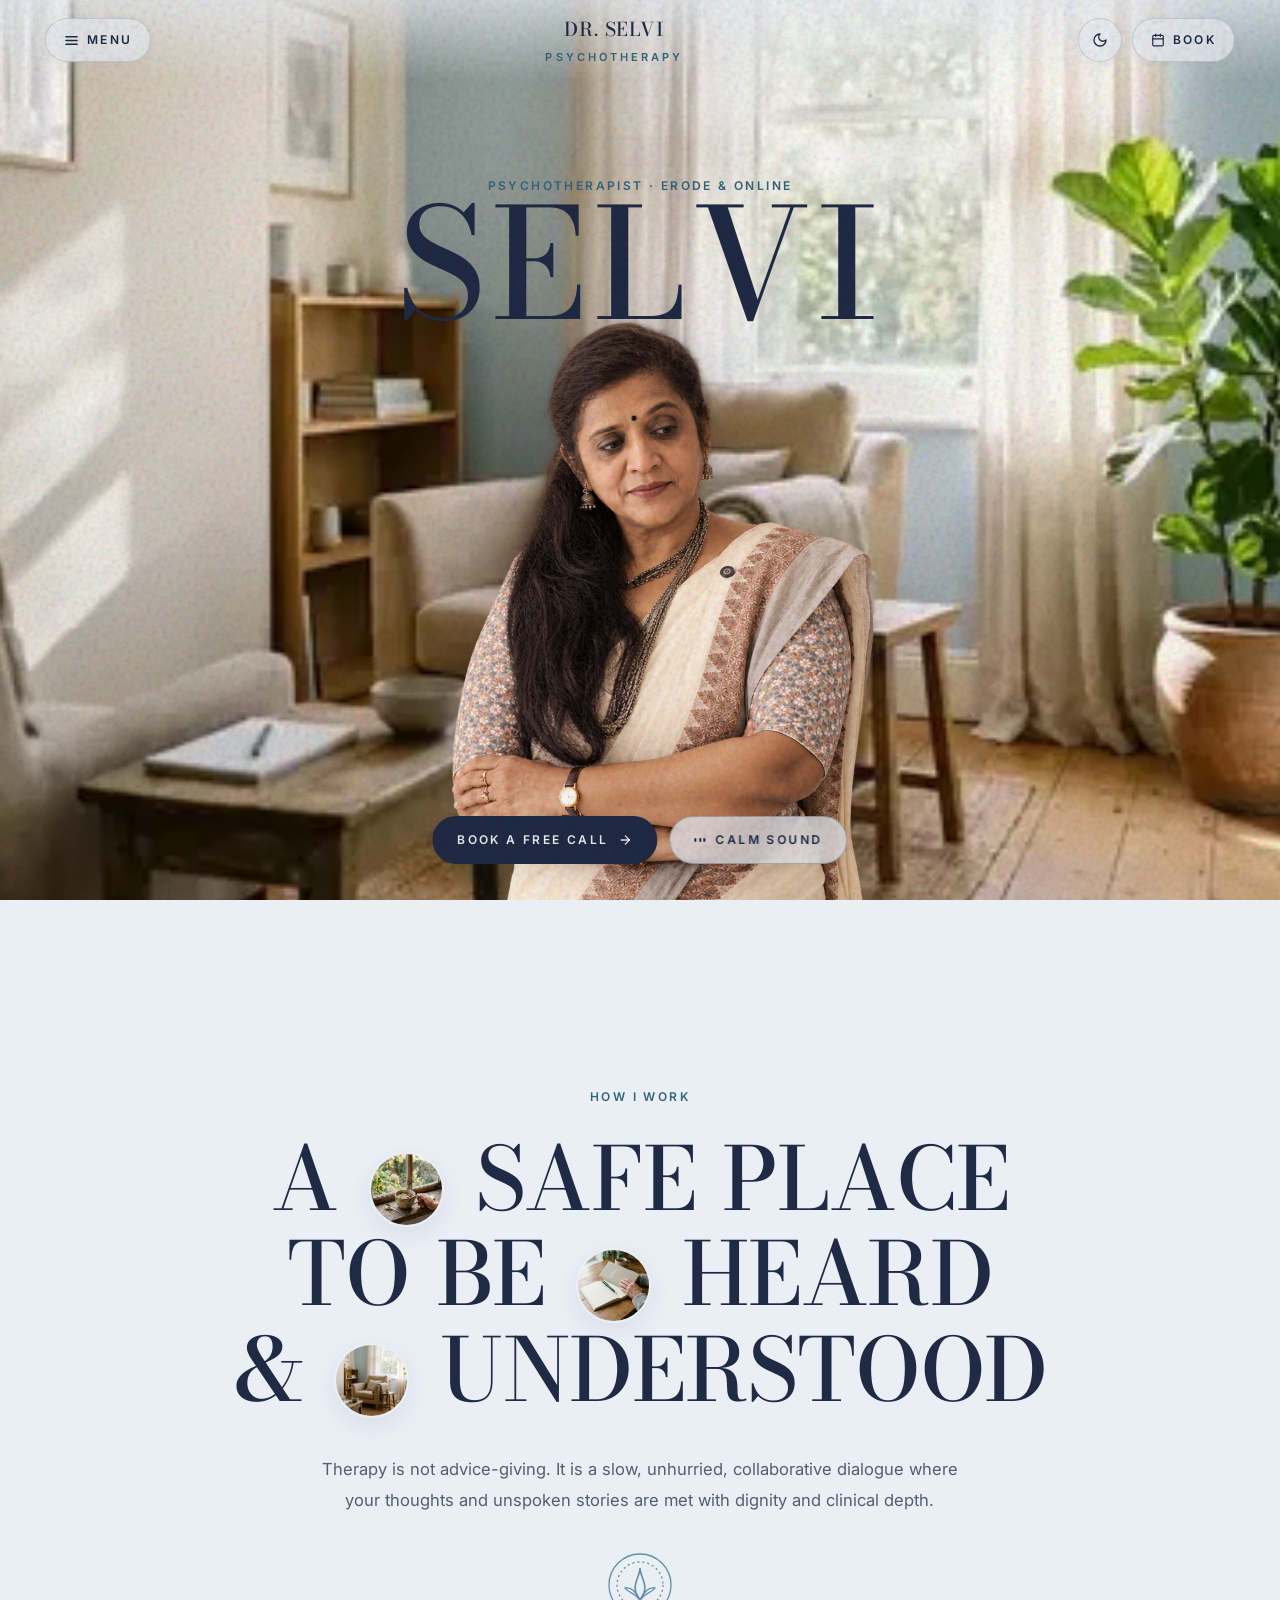
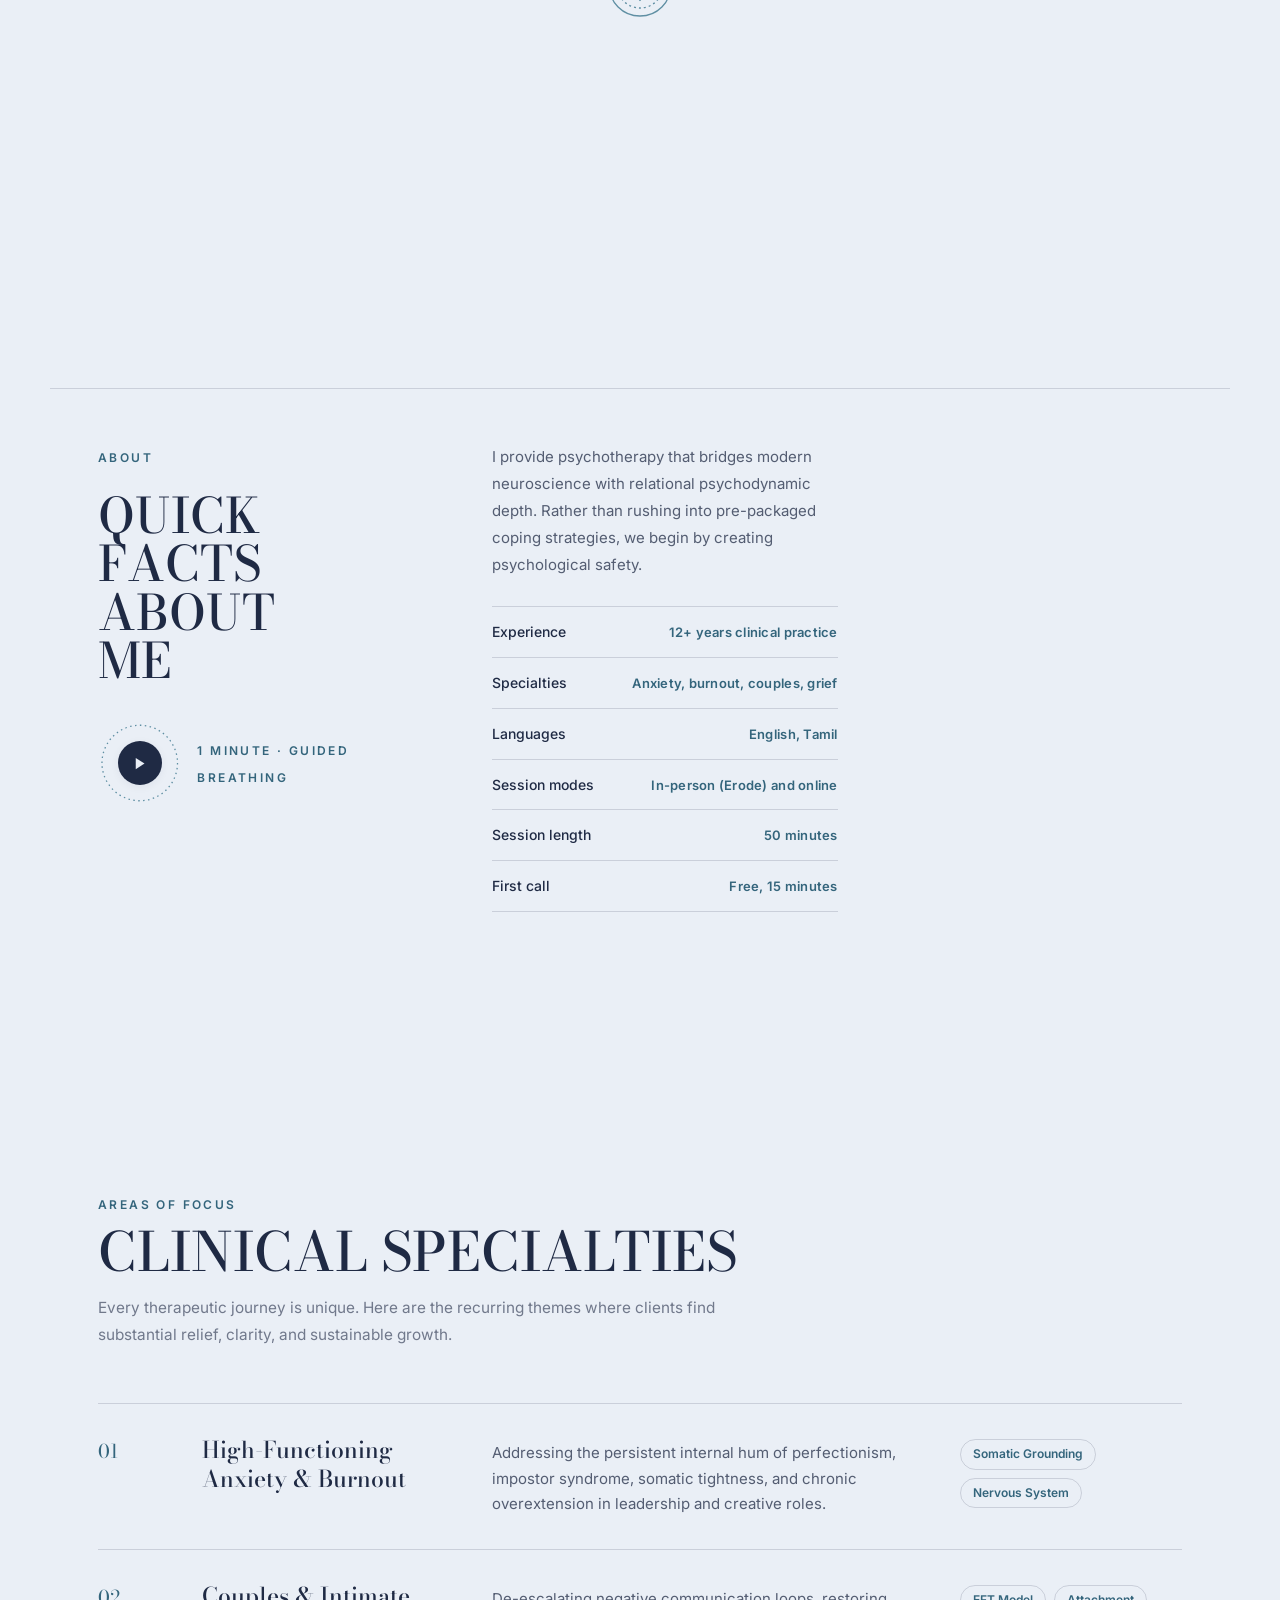
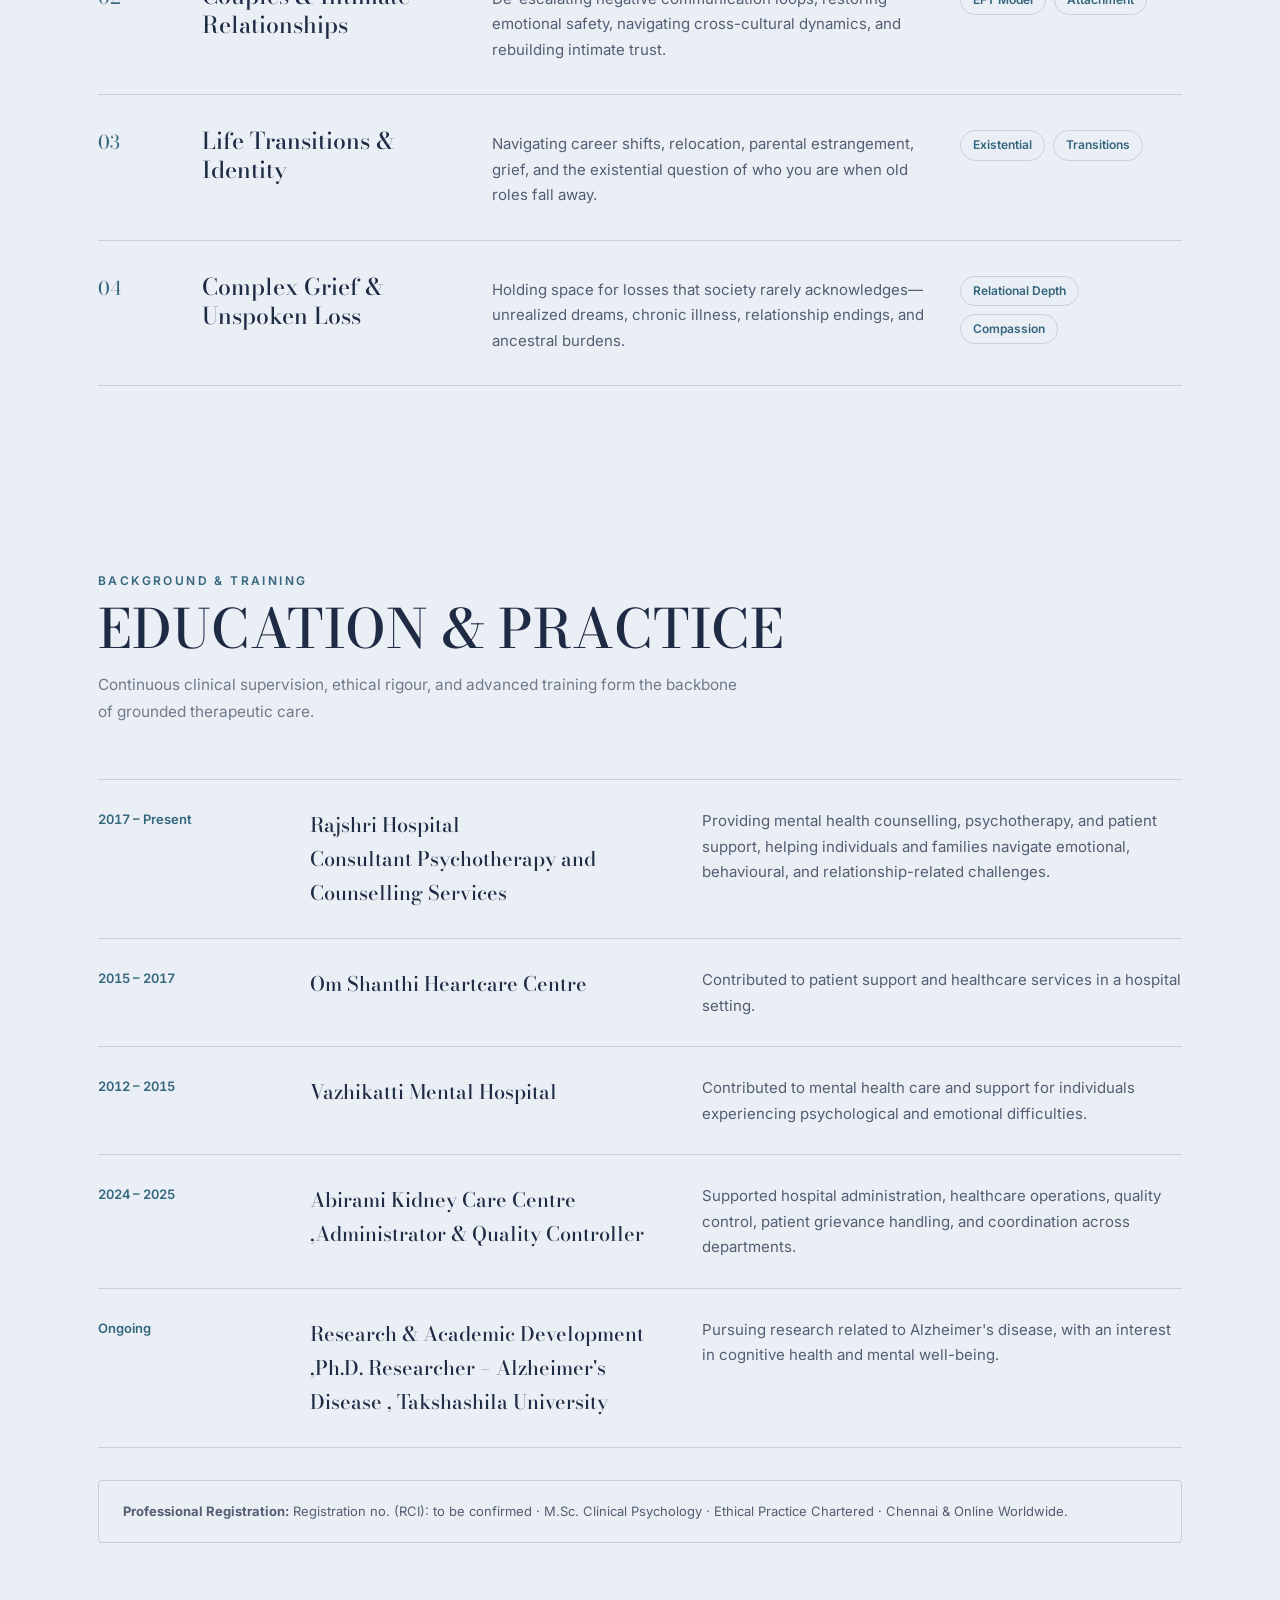
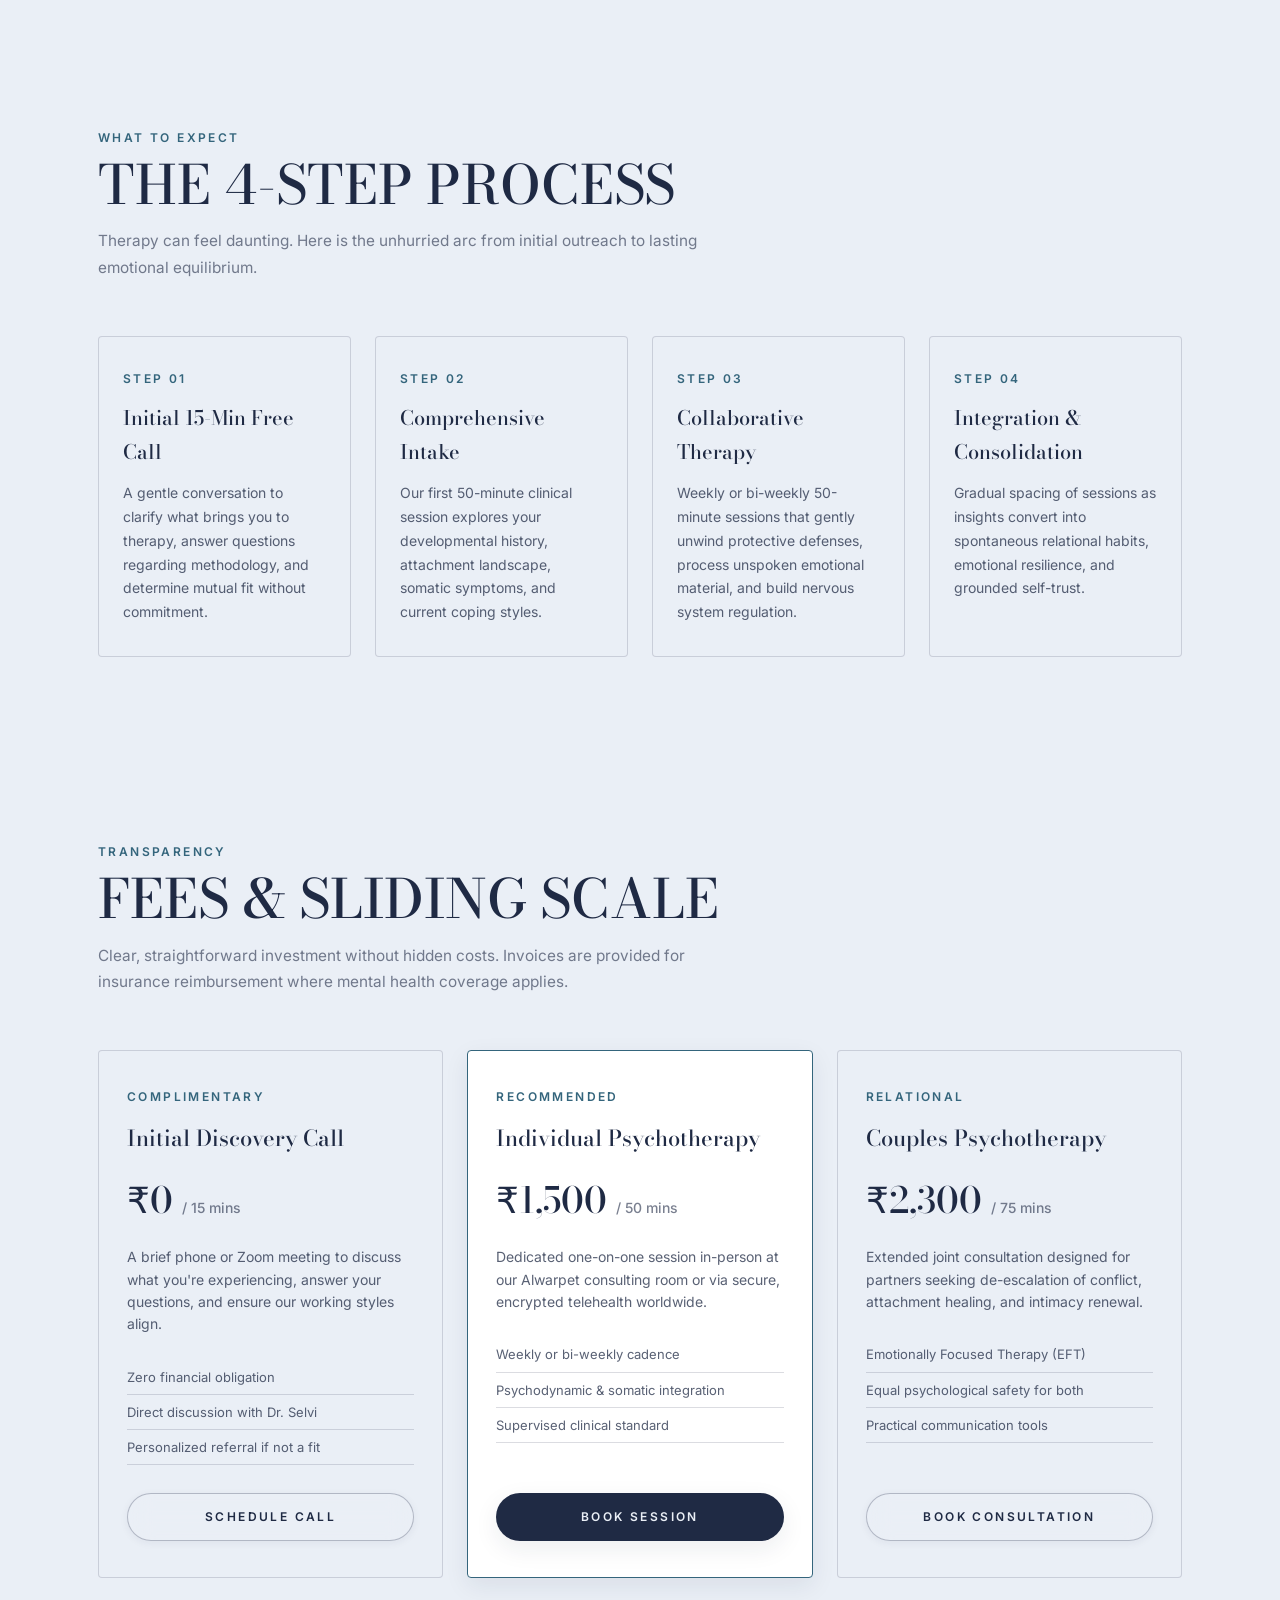
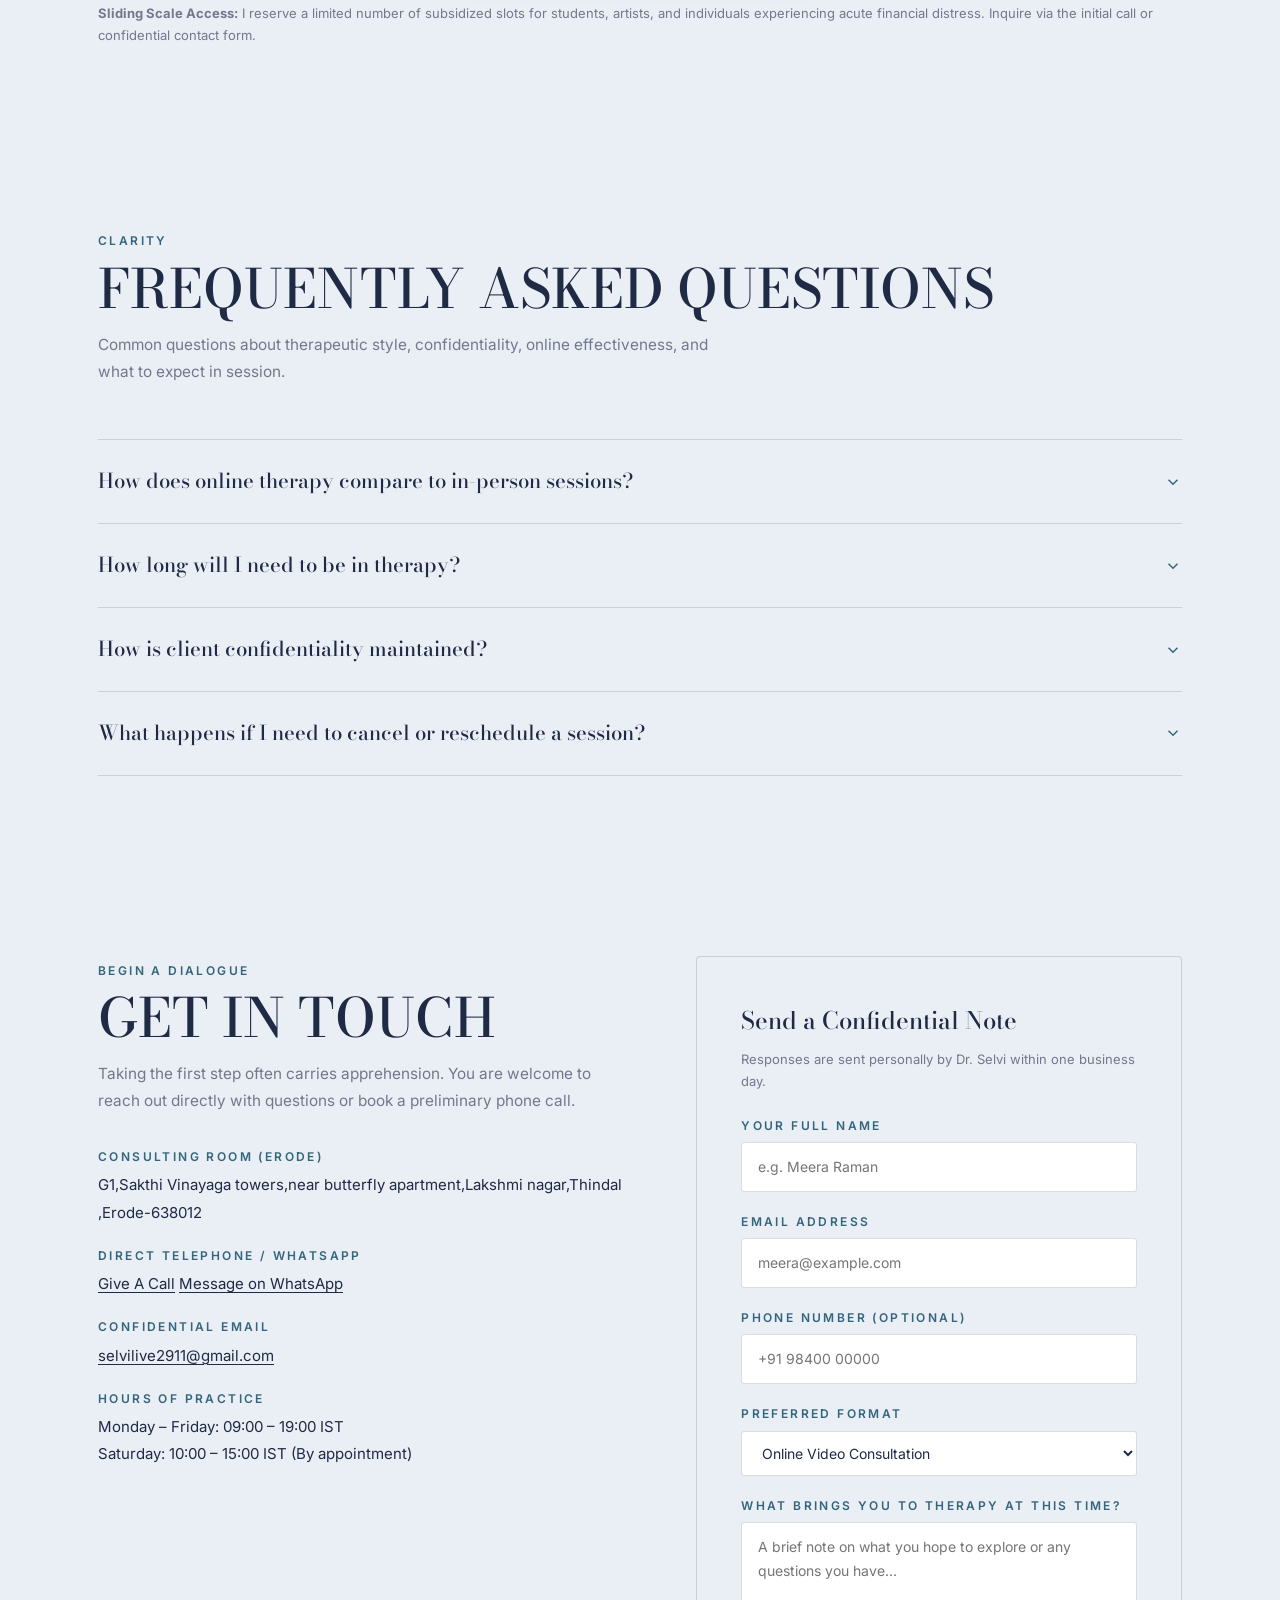
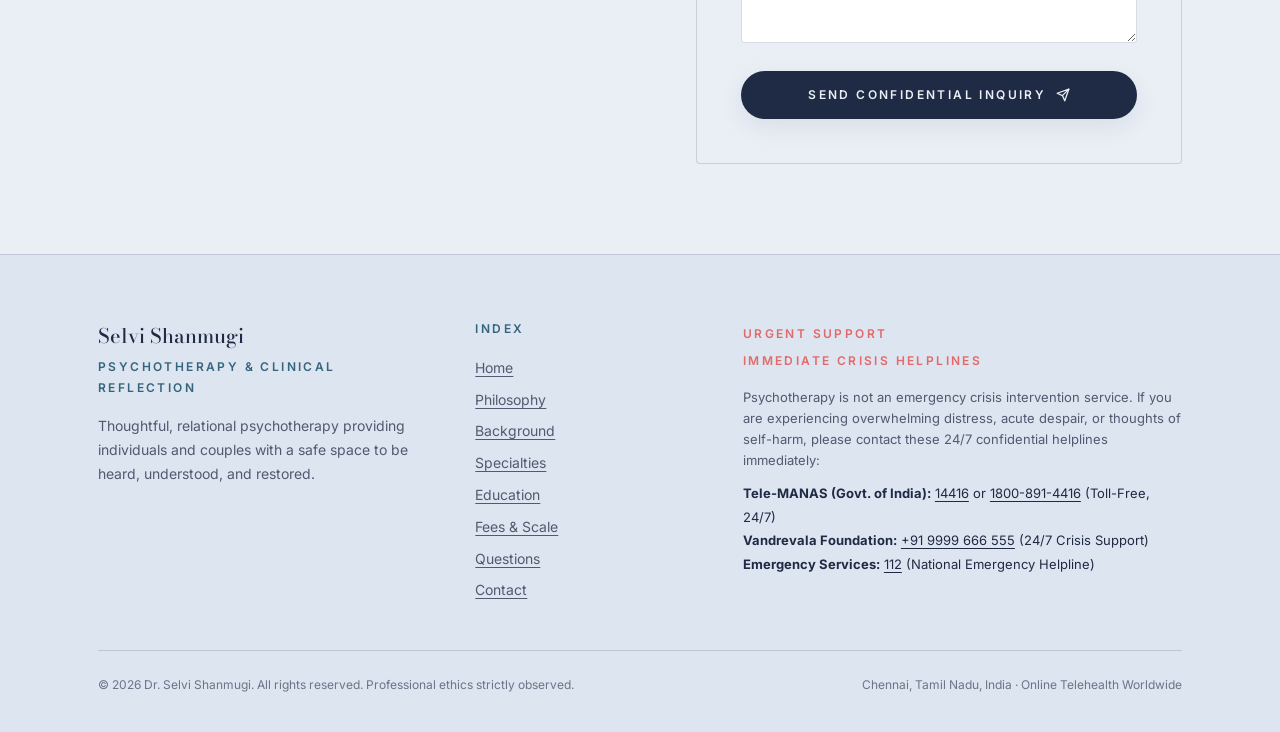
==== commit 579852ab: "Update meta tags for Ms. Selvi's psychotherapy site" ====
--- a/public/index.html
+++ b/public/index.html
@@ -3,7 +3,7 @@
   <head>
     <meta charset="UTF-8" />
     <meta name="viewport" content="width=device-width, initial-scale=1.0, viewport-fit=cover" />
-    <title>Dr. Selvi · Psychotherapy (Erode and Online)</title>
+    <title>Ms. Selvi · Psychotherapy (Erode and Online)</title>
     <meta name="description" content="A quiet room to think out loud. Relational, contemplative psychotherapy in Erode and online worldwide. Dr. Selvi, M.Sc. Clinical Psychology." />
     <link rel="canonical" href="https://shanmugitherapy.com/" />
     
@@ -26,13 +26,13 @@
     <meta name="theme-color" content="#EAEFF6" />
 
     <!-- Open Graph & Social Cards (Absolute URLs for Production Previewers) -->
-    <meta property="og:title" content="Dr. Selvi · Psychotherapy (Erode &amp; Online)" />
+    <meta property="og:title" content="Ms. Selvi · Psychotherapy (Erode &amp; Online)" />
     <meta property="og:description" content="A quiet room to think out loud. Psychotherapy in Erode and Online worldwide." />
     <meta property="og:type" content="website" />
     <meta property="og:url" content="https://shanmugitherapy.com/" />
     <meta property="og:image" content="https://shanmugitherapy.com/assets/images/hero-room.jpg" />
     <meta name="twitter:card" content="summary_large_image" />
-    <meta name="twitter:title" content="Dr. Selvi · Psychotherapy (Erode &amp; Online)" />
+    <meta name="twitter:title" content="Ms. Selvi · Psychotherapy (Erode &amp; Online)" />
     <meta name="twitter:description" content="A quiet room to think out loud. Psychotherapy in Erode and Online worldwide." />
     <meta name="twitter:image" content="https://shanmugitherapy.com/assets/images/hero-room.jpg" />
 
@@ -53,10 +53,10 @@
     {
       "@context": "https://schema.org",
       "@type": ["MedicalBusiness", "Physician"],
-      "name": "Dr. Selvi Shanmugi - Psychotherapy Practice",
+      "name": "Ms. Selvi Shanmugi - Psychotherapy Practice",
       "image": "https://shanmugitherapy.com/assets/images/portrait-tall.jpg",
       "telephone": "+919840123456",
-      "email": "dr.selvi@shanmugitherapy.com",
+      "email": "selvilive@gmail.com",
       "address": {
         "@type": "PostalAddress",
         "streetAddress": "Suite 4B, The Amethyst Enclave, TTK Road, Alwarpet",
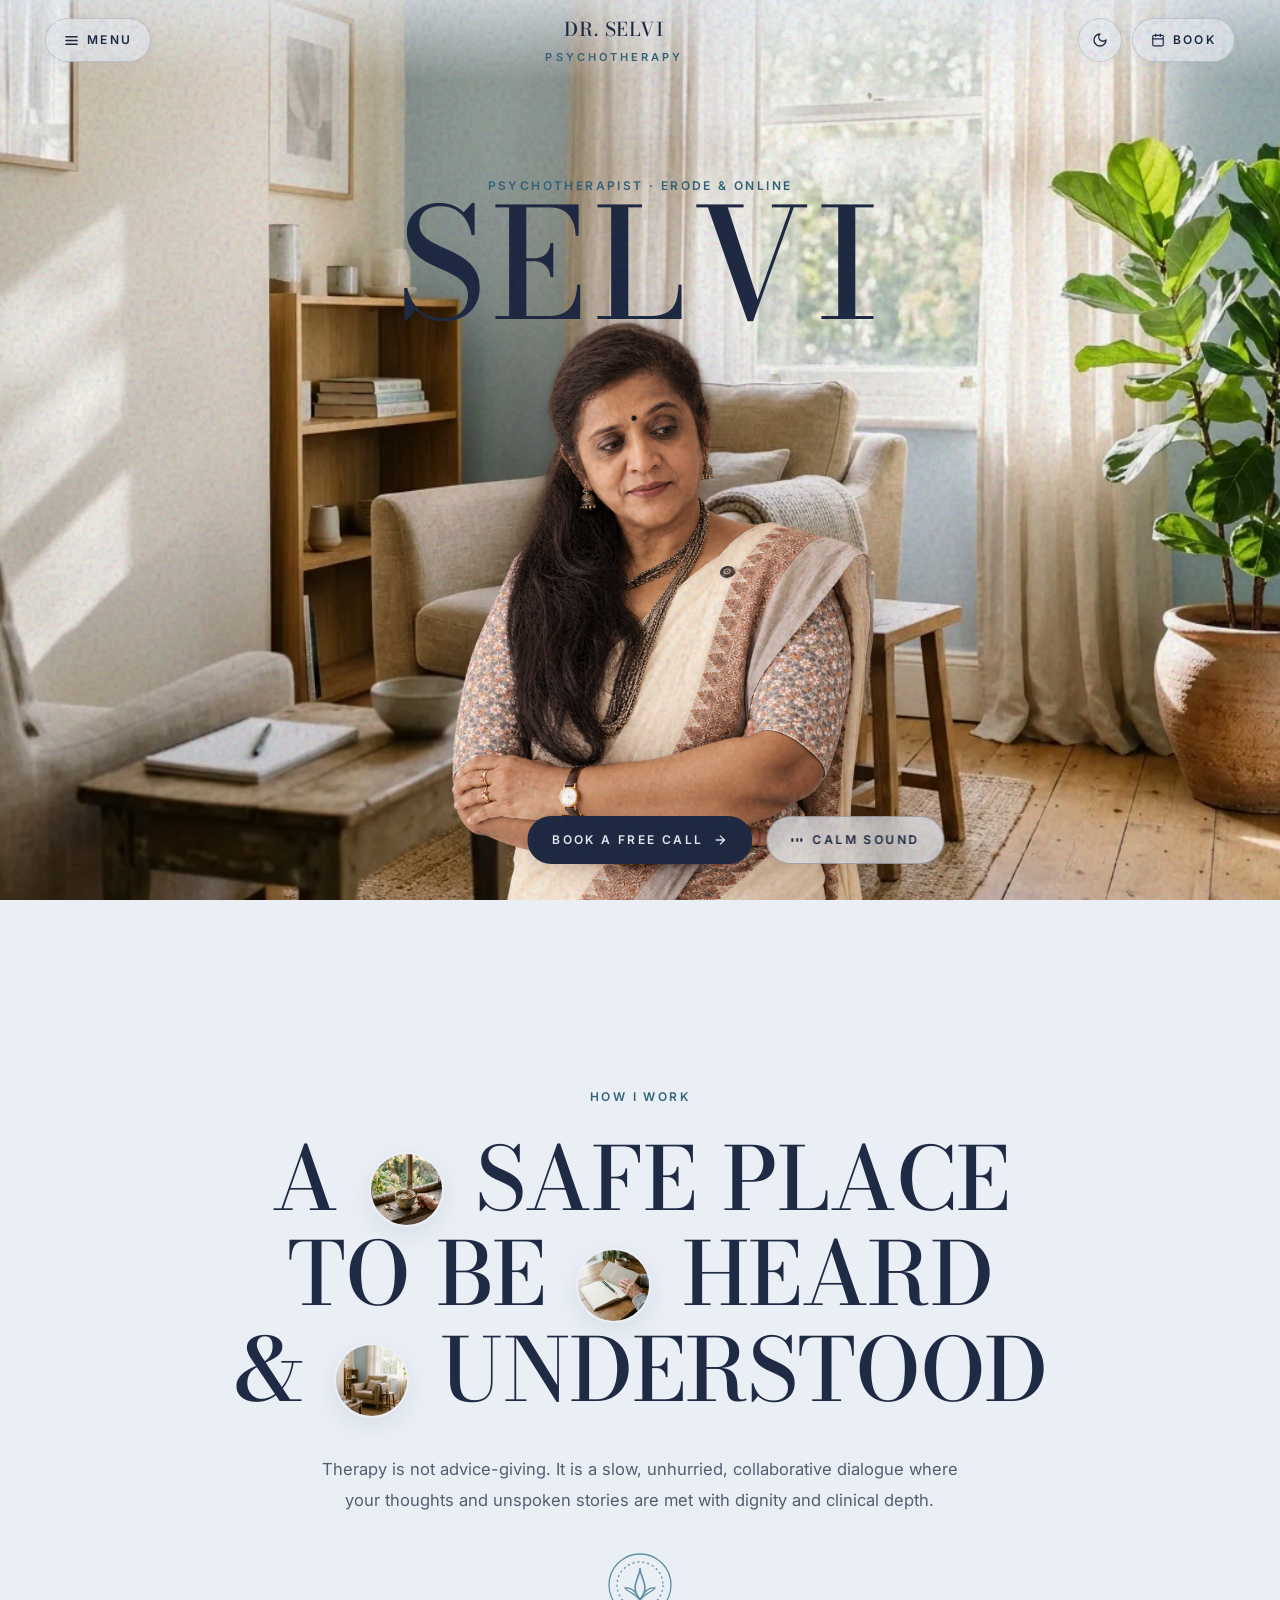
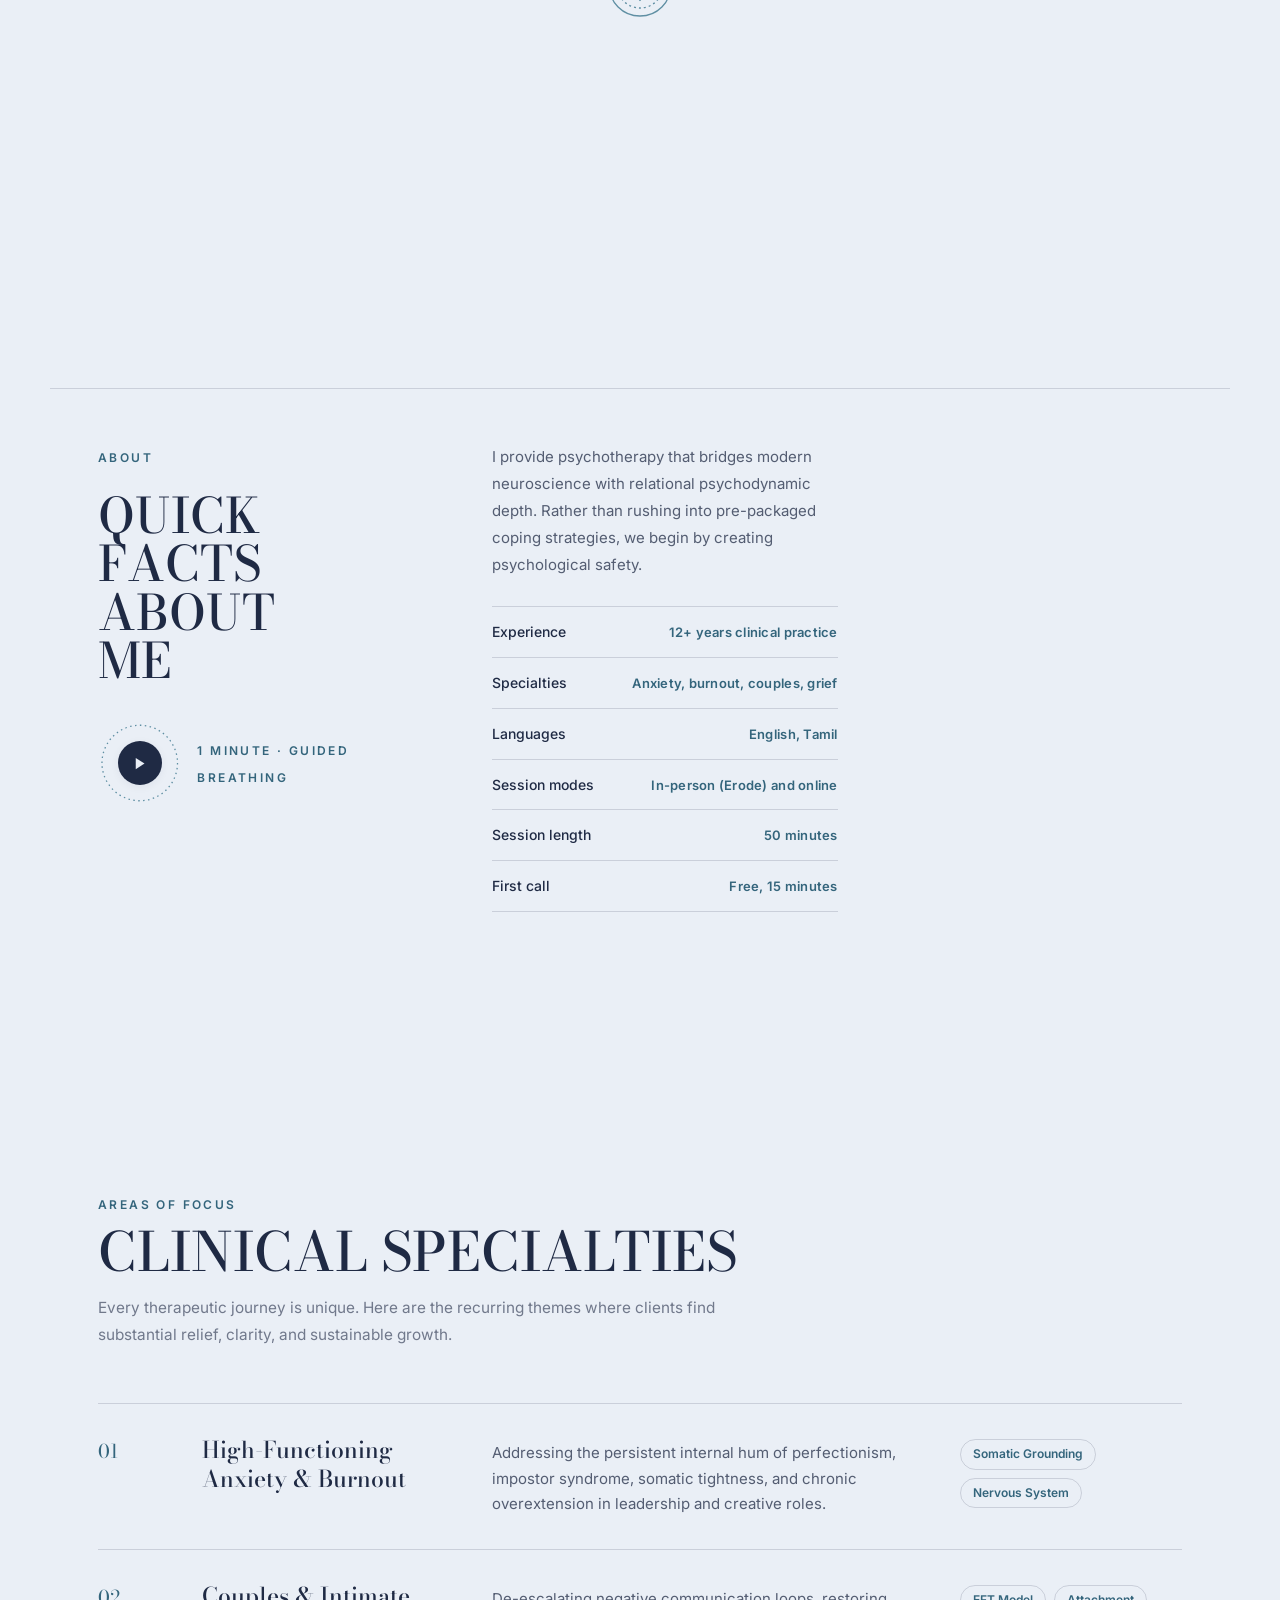
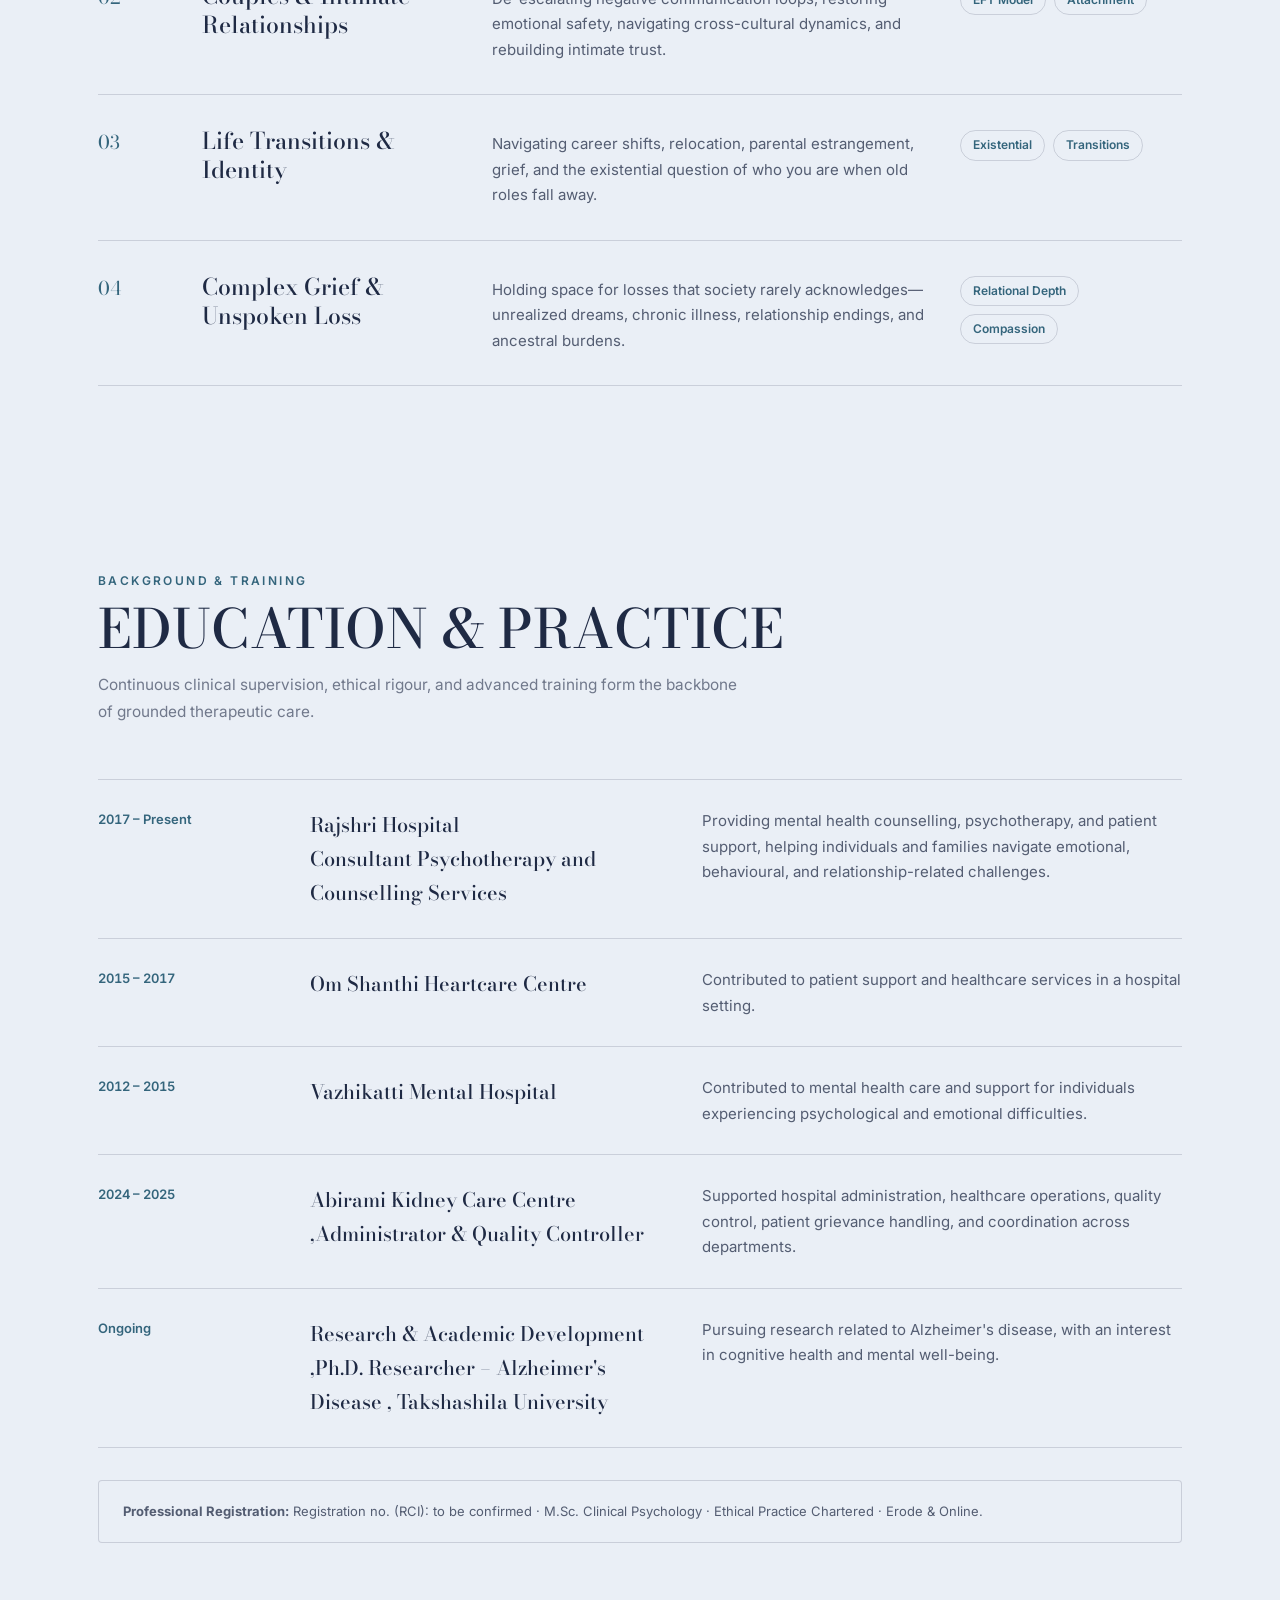
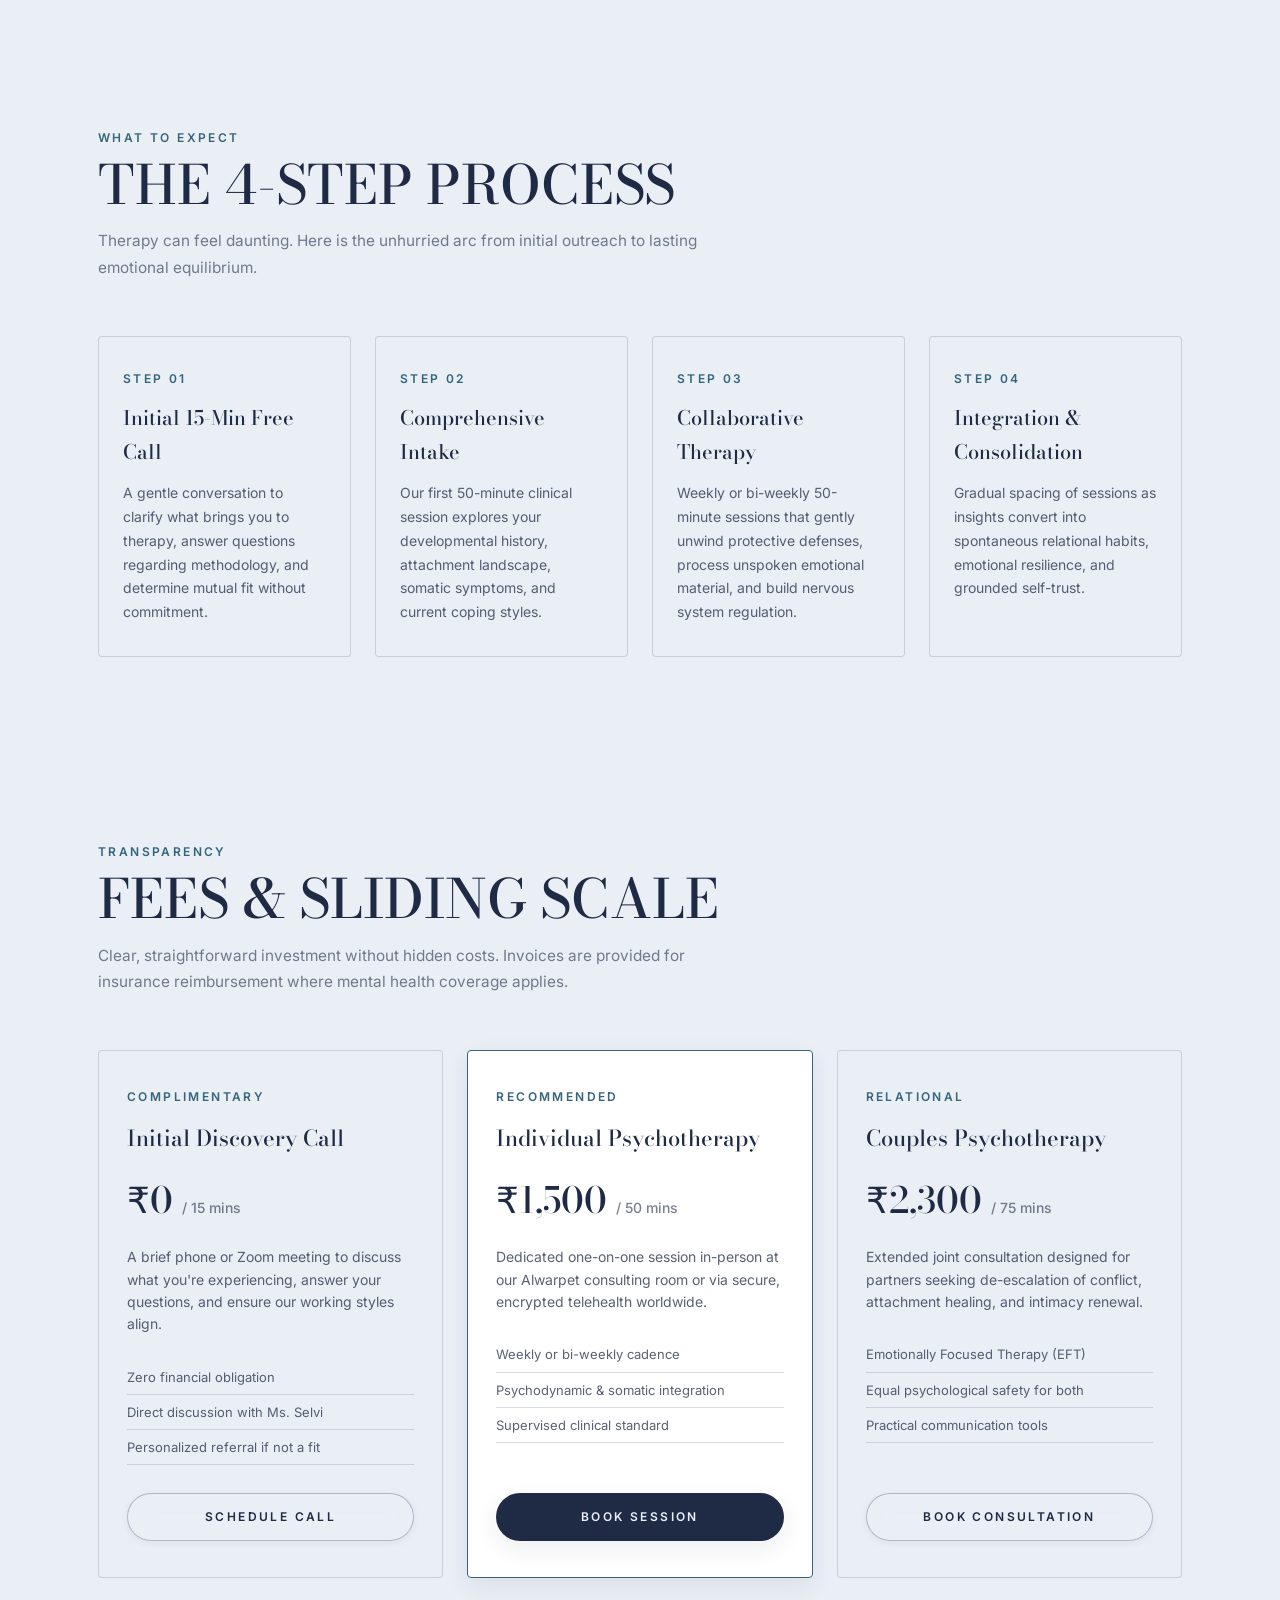
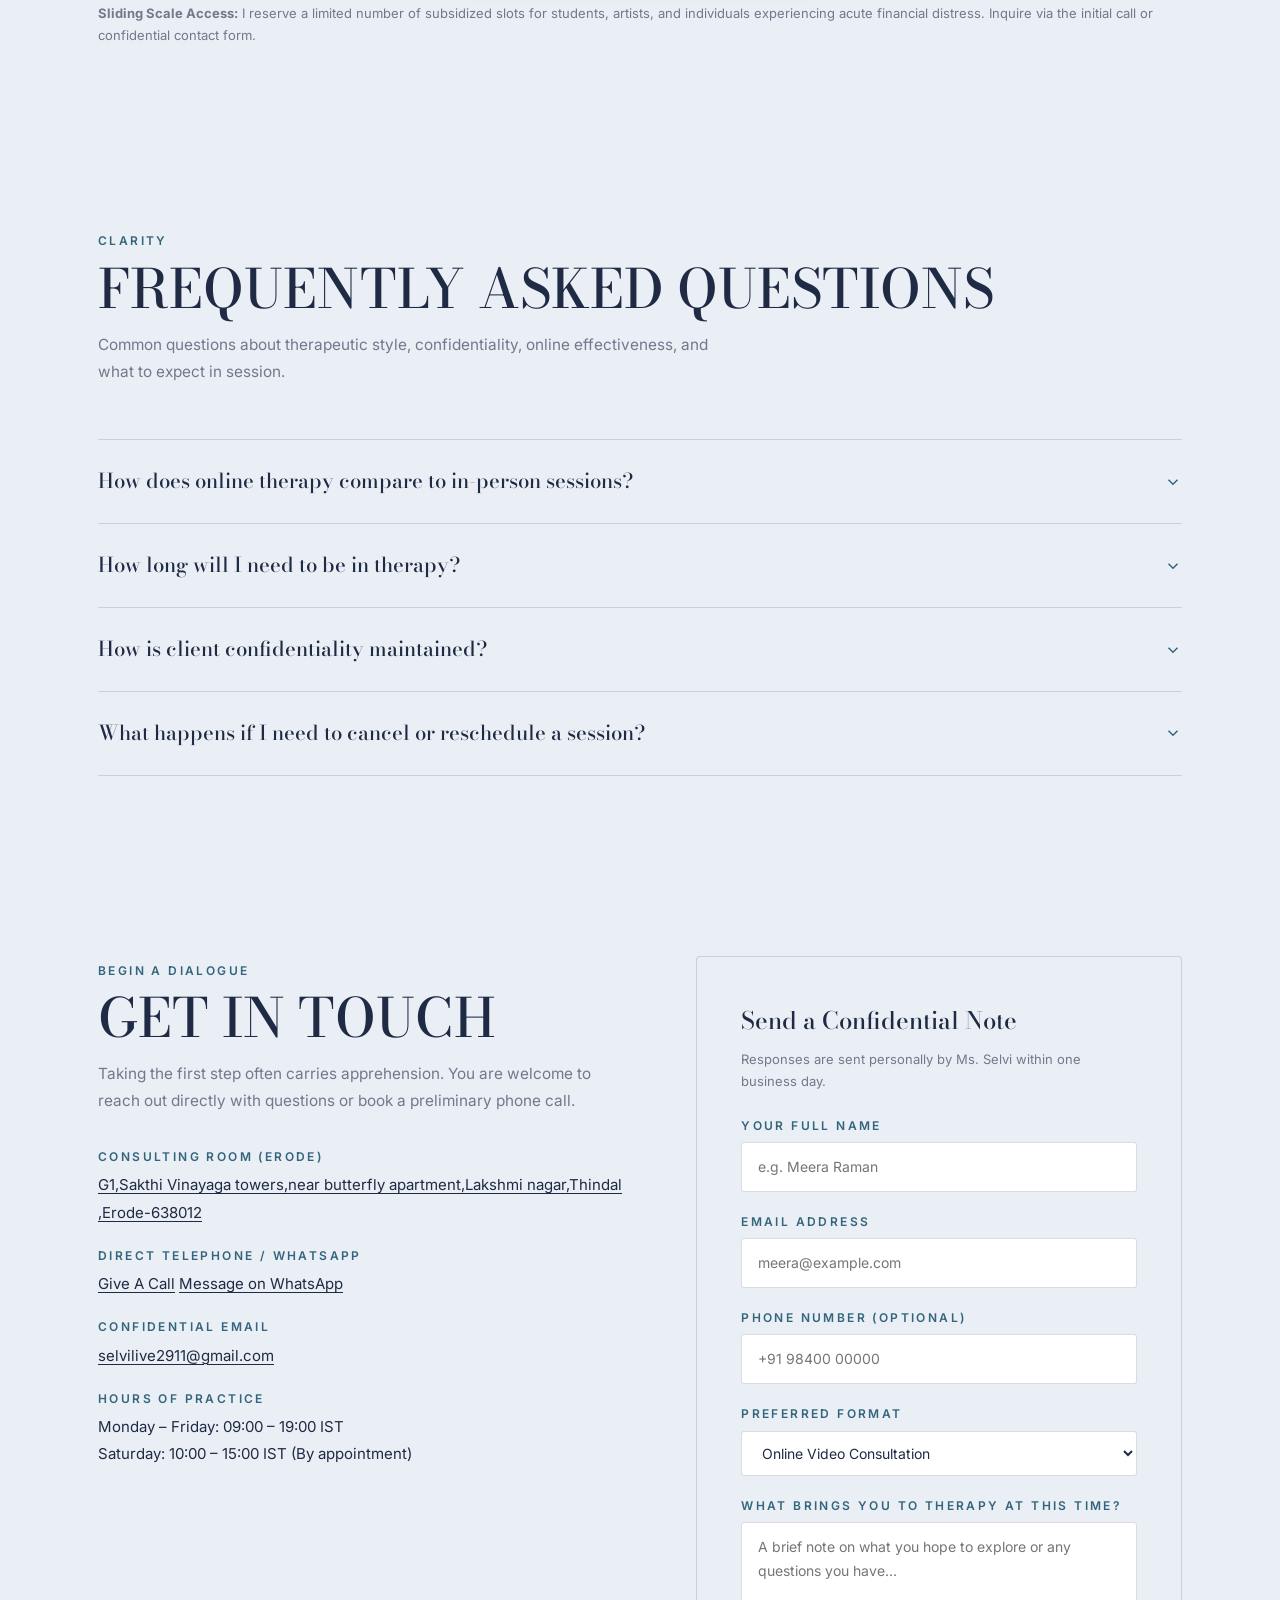
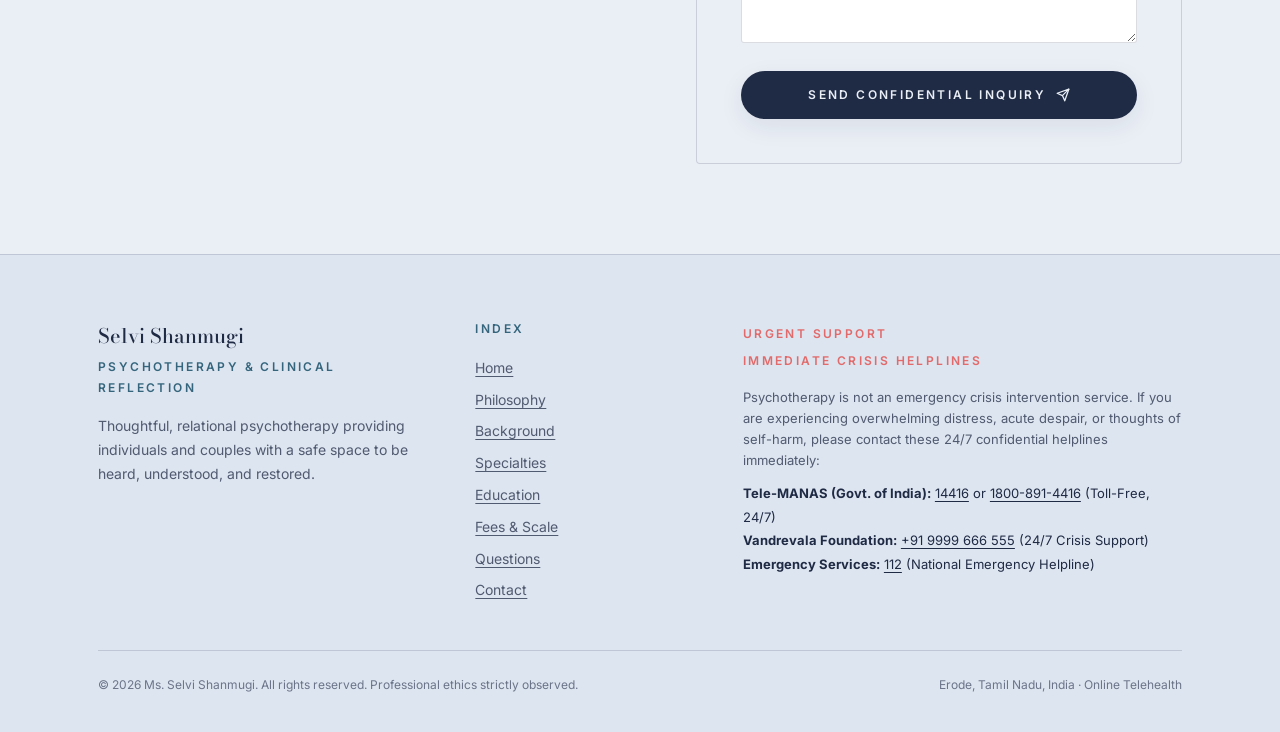
==== commit 19fa45ad: "update : protfolio" ====
--- a/public/index.html
+++ b/public/index.html
@@ -3,7 +3,7 @@
   <head>
     <meta charset="UTF-8" />
     <meta name="viewport" content="width=device-width, initial-scale=1.0, viewport-fit=cover" />
-    <title>Ms. Selvi · Psychotherapy (Erode and Online)</title>
+    <title>Dr. Selvi · Psychotherapy (Erode and Online)</title>
     <meta name="description" content="A quiet room to think out loud. Relational, contemplative psychotherapy in Erode and online worldwide. Dr. Selvi, M.Sc. Clinical Psychology." />
     <link rel="canonical" href="https://shanmugitherapy.com/" />
     
@@ -27,13 +27,13 @@
 
     <!-- Open Graph & Social Cards (Absolute URLs for Production Previewers) -->
     <meta property="og:title" content="Ms. Selvi · Psychotherapy (Erode &amp; Online)" />
-    <meta property="og:description" content="A quiet room to think out loud. Psychotherapy in Erode and Online worldwide." />
+    <meta property="og:description" content="A quiet room to think out loud. Psychotherapy in Erode and Online ." />
     <meta property="og:type" content="website" />
     <meta property="og:url" content="https://shanmugitherapy.com/" />
     <meta property="og:image" content="https://shanmugitherapy.com/assets/images/hero-room.jpg" />
     <meta name="twitter:card" content="summary_large_image" />
     <meta name="twitter:title" content="Ms. Selvi · Psychotherapy (Erode &amp; Online)" />
-    <meta name="twitter:description" content="A quiet room to think out loud. Psychotherapy in Erode and Online worldwide." />
+    <meta name="twitter:description" content="A quiet room to think out loud. Psychotherapy in Erode and Online ." />
     <meta name="twitter:image" content="https://shanmugitherapy.com/assets/images/hero-room.jpg" />
 
     <!-- High-Resolution SVG Favicon -->
@@ -56,19 +56,19 @@
       "name": "Ms. Selvi Shanmugi - Psychotherapy Practice",
       "image": "https://shanmugitherapy.com/assets/images/portrait-tall.jpg",
       "telephone": "+919840123456",
-      "email": "selvilive@gmail.com",
+      "email": "dr.selvi@shanmugitherapy.com",
       "address": {
         "@type": "PostalAddress",
-        "streetAddress": "Suite 4B, The Amethyst Enclave, TTK Road, Alwarpet",
-        "addressLocality": "Chennai",
+        "streetAddress": "G1,Sakthi Vinayaga towers,near butterfly apartment,Lakshmi nagar,Thindal",
+        "addressLocality": "Erode",
         "addressRegion": "Tamil Nadu",
-        "postalCode": "600018",
+        "postalCode": "638012",
         "addressCountry": "IN"
       },
       "priceRange": "$$",
       "medicalSpecialty": ["ClinicalPsychology", "Psychotherapy"],
       "openingHours": "Mo-Fr 09:00-19:00, Sa 10:00-15:00",
-      "description": "Quiet wellness magazine editorial portfolio for Dr. Selvi Shanmugi, M.Sc. Clinical Psychology. Thoughtful psychotherapy in Chennai and online."
+      "description": "Quiet wellness magazine editorial portfolio for Ms. Selvi Shanmugi, M.Sc. Clinical Psychology. Thoughtful psychotherapy in Erode and online."
     }
     </script>
   </head>
@@ -156,7 +156,7 @@
                 src="assets/images/hero-room.jpg"
                 srcset="assets/images/hero-room-480.jpg 480w, assets/images/hero-room-mobile.jpg 768w, assets/images/hero-room.jpg 1376w"
                 sizes="(max-width: 480px) 100vw, (max-width: 768px) 100vw, 100vw"
-                alt="Quiet, sunlit psychotherapy consulting room in Chennai with morning light, linen curtains and plants"
+                alt="Quiet, sunlit psychotherapy consulting room in Erode with morning light, linen curtains and plants"
                 class="hero-bg-img"
                 id="hero-bg-img"
                 width="2688"
@@ -501,7 +501,7 @@
 
             <!-- Registration number line placeholder clearly marked to be confirmed -->
             <div class="credentials-disclaimer reveal-fade">
-              <strong>Professional Registration:</strong> Registration no. (RCI): <!-- TODO: confirm with Dr. Selvi --> to be confirmed · M.Sc. Clinical Psychology · Ethical Practice Chartered · Chennai & Online Worldwide.
+              <strong>Professional Registration:</strong> Registration no. (RCI): <!-- TODO: confirm with Ms. Selvi --> to be confirmed · M.Sc. Clinical Psychology · Ethical Practice Chartered · Erode & Online.
             </div>
           </div>
         </section>
@@ -581,7 +581,7 @@
                 </p>
                 <ul class="fee-perks">
                   <li>Zero financial obligation</li>
-                  <li>Direct discussion with Dr. Selvi</li>
+                  <li>Direct discussion with Ms. Selvi</li>
                   <li>Personalized referral if not a fit</li>
                 </ul>
                 <a href="#booking-modal" class="btn btn-secondary js-open-booking" style="width: 100%; margin-top: auto;">Schedule Call</a>
@@ -718,8 +718,10 @@
                 <div class="contact-details-list">
                   <div class="contact-detail-item">
                     <span class="contact-detail-label">Consulting Room (Erode)</span>
-                    <!-- TODO: confirm address details with Dr. Selvi Shanmugi before production -->
-                    <span class="contact-detail-val" href ="https://maps.app.goo.gl/Y8tLzfRA9axv33eQ6?g_st=ac">G1,Sakthi Vinayaga towers,near butterfly apartment,Lakshmi nagar,Thindal ,Erode-638012</span>
+                    <!-- TODO: confirm address details with Ms. Selvi Shanmugi before production -->
+                    <span class="contact-detail-val">
+                      <a href="https://maps.app.goo.gl/Y8tLzfRA9axv33eQ6?g_st=ac" target="_blank" rel="noopener" class="contact-link">G1,Sakthi Vinayaga towers,near butterfly apartment,Lakshmi nagar,Thindal ,Erode-638012</a>
+                    </span>
                   </div>
 
                   <div class="contact-detail-item">
@@ -750,7 +752,7 @@
               <div class="contact-form-block reveal-fade">
                 <div class="inquiry-card">
                   <h3 class="inquiry-card-title">Send a Confidential Note</h3>
-                  <p class="inquiry-card-sub">Responses are sent personally by Dr. Selvi within one business day.</p>
+                  <p class="inquiry-card-sub">Responses are sent personally by Ms. Selvi within one business day.</p>
                   
                   <form action="https://formspree.io/f/YOUR_FORM_ID" method="POST" class="booking-form-element" novalidate>
                     <div class="form-group">
@@ -846,12 +848,12 @@
 
           <div class="footer-bottom-bar">
             <div class="footer-copy">
-              © <span id="current-year">2026</span> Dr. Selvi Shanmugi. All rights reserved. Professional ethics strictly observed.
+              © <span id="current-year">2026</span> Ms. Selvi Shanmugi. All rights reserved. Professional ethics strictly observed.
             </div>
             <div class="footer-legal">
-              <span>Chennai, Tamil Nadu, India</span>
+              <span>Erode, Tamil Nadu, India</span>
               <span>·</span>
-              <span>Online Telehealth Worldwide</span>
+              <span>Online Telehealth</span>
             </div>
           </div>
 
--- a/public/css/style.css
+++ b/public/css/style.css
@@ -565,19 +565,27 @@
   position: absolute;
   bottom: clamp(20px, 4vh, 40px);
   left: 50%;
-  transform: translateX(-50%);
+  transform: translateX(-50%) translateY(16px);
   z-index: 20;
   display: flex;
   align-items: center;
-  gap: 12px;
+  justify-content: center;
   pointer-events: auto;
   opacity: 0;
-  transition: opacity var(--dur-slow) var(--ease-out) 1050ms, transform var(--dur-slow) var(--ease-out) 1050ms;
+  transition: opacity var(--dur-slow) var(--ease-out), transform var(--dur-slow) var(--ease-out);
 }
 
 .hero-bottom-actions.is-loaded {
   opacity: 1;
-  transform: translateX(-50%);
+  transform: translateX(-50%) translateY(0);
+}
+
+.hero-btn-center {
+  margin: 0 auto;
+  display: inline-flex;
+  align-items: center;
+  justify-content: center;
+  white-space: nowrap;
 }
 
 .btn-calm-sound {
@@ -587,6 +595,11 @@
 @media (min-width: 761px) {
   .btn-calm-sound {
     display: inline-flex;
+    position: absolute;
+    left: calc(100% + 14px);
+    top: 50%;
+    transform: translateY(-50%);
+    white-space: nowrap;
   }
 }
 
@@ -1681,7 +1694,12 @@
     height: 100%;
     object-fit: cover;
     object-position: center 25%;
-    transform: none !important;
+    transform: scale(1.06);
+    transition: transform 2.2s var(--ease-breathe);
+  }
+
+  .hero-photo-layer .hero-bg-img.is-settled {
+    transform: scale(1);
   }
 
   .hero-melt-gradient {
@@ -1817,8 +1835,14 @@
     white-space: nowrap;
     display: block;
     margin-bottom: 6px;
+    opacity: 0;
+    transform: translateY(-8px);
+    transition: opacity var(--dur-slow) var(--ease-out) 150ms, transform var(--dur-slow) var(--ease-out) 150ms;
+  }
+
+  .hero-title-label.is-loaded {
     opacity: 1;
-    transform: none;
+    transform: translateY(0);
   }
 
   .hero-display-title {
@@ -1835,9 +1859,19 @@
 
   .hero-char {
     display: inline-block;
+    opacity: 0;
+    transform: translateY(0.18em);
+    filter: blur(8px);
+    transition: opacity var(--dur-slow) var(--ease-breathe),
+                transform var(--dur-slow) var(--ease-breathe),
+                filter var(--dur-slow) var(--ease-breathe);
+    transition-delay: calc(var(--i, 0) * 95ms);
+  }
+
+  .hero-char.is-revealed {
     opacity: 1;
-    transform: none;
-    filter: none;
+    transform: translateY(0);
+    filter: blur(0);
   }
 
   /* ------------------------------------------------------------------------
@@ -1885,7 +1919,6 @@
     position: relative;
     bottom: auto;
     left: auto;
-    transform: none;
     width: 100%;
     max-width: 360px;
     padding: 10px 16px 0;
@@ -1894,9 +1927,16 @@
     flex-direction: column;
     align-items: center;
     z-index: 20;
-    opacity: 1;
+    opacity: 0;
+    transform: translateY(14px);
+    transition: opacity var(--dur-slow) var(--ease-out), transform var(--dur-slow) var(--ease-out);
     box-sizing: border-box;
     flex-shrink: 0;
+  }
+
+  .hero-bottom-actions.is-loaded {
+    opacity: 1;
+    transform: translateY(0);
   }
 
   .hero-bottom-actions .btn-primary {
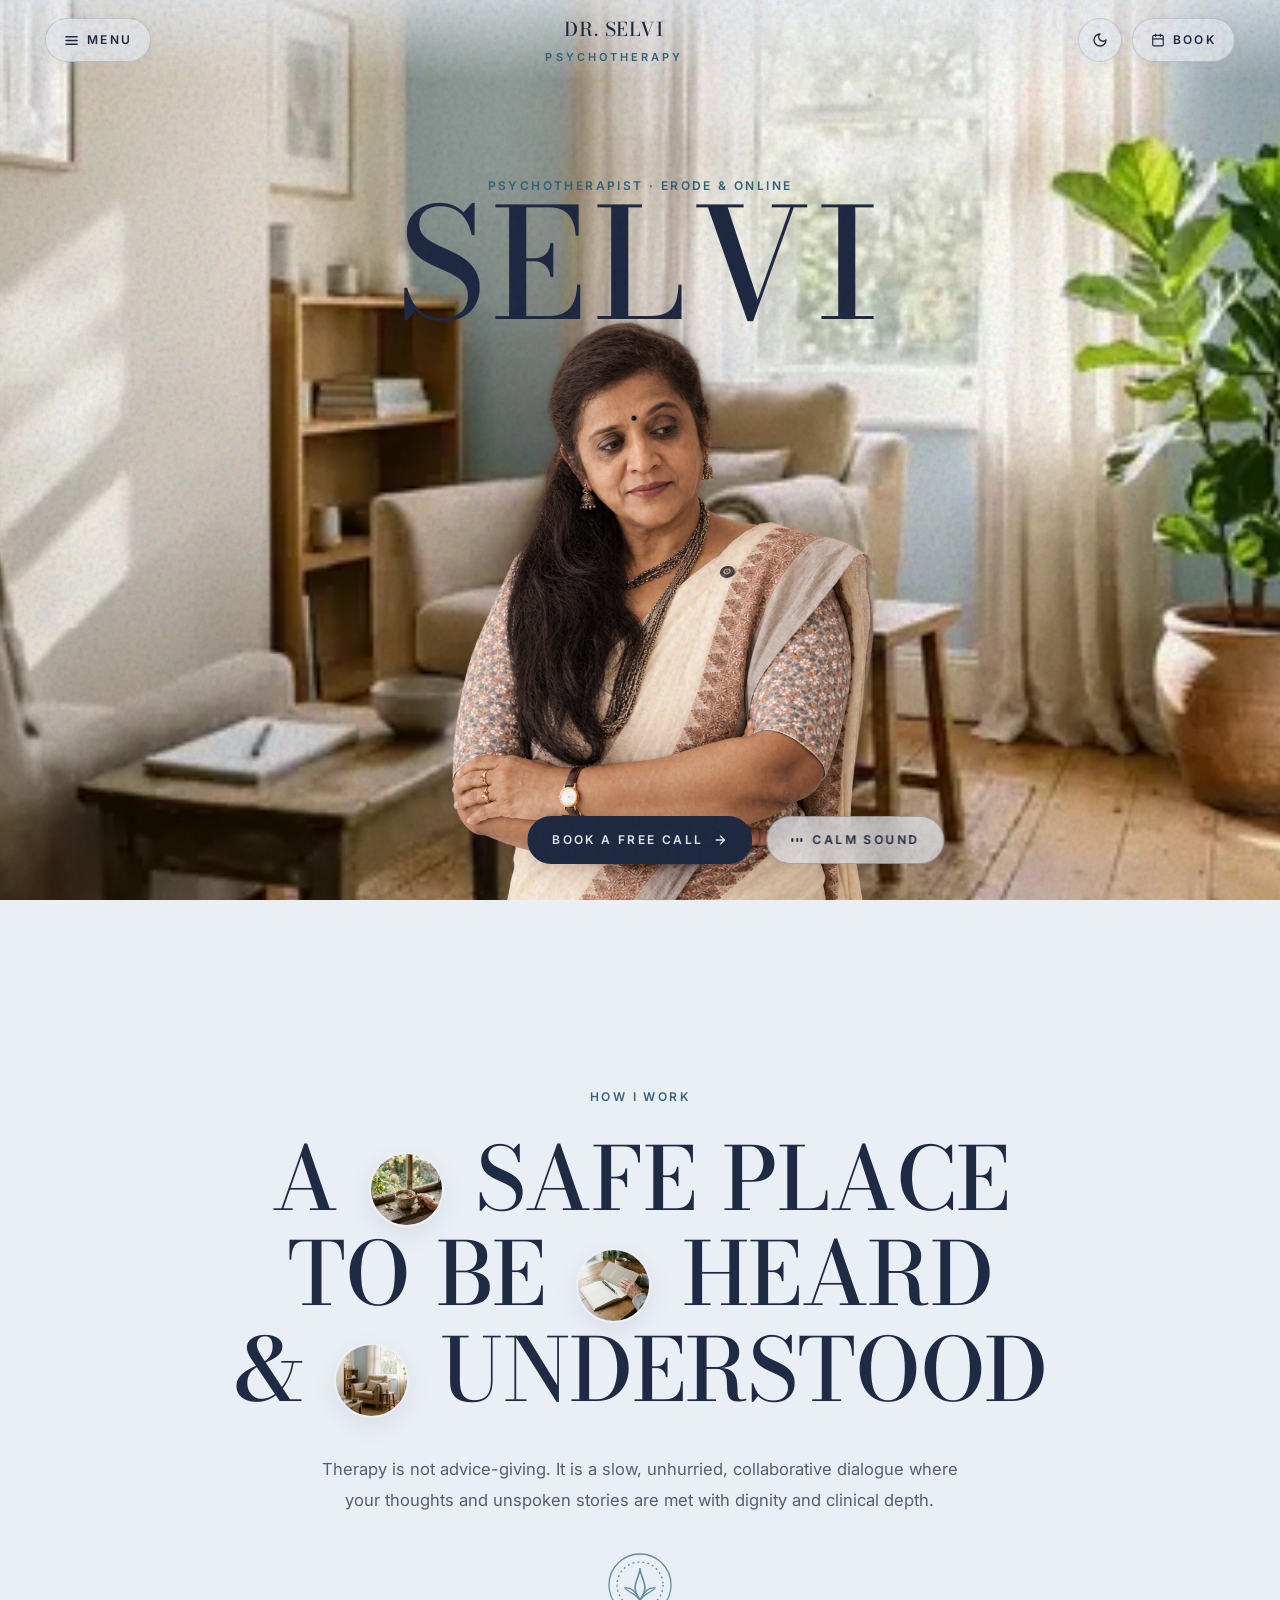
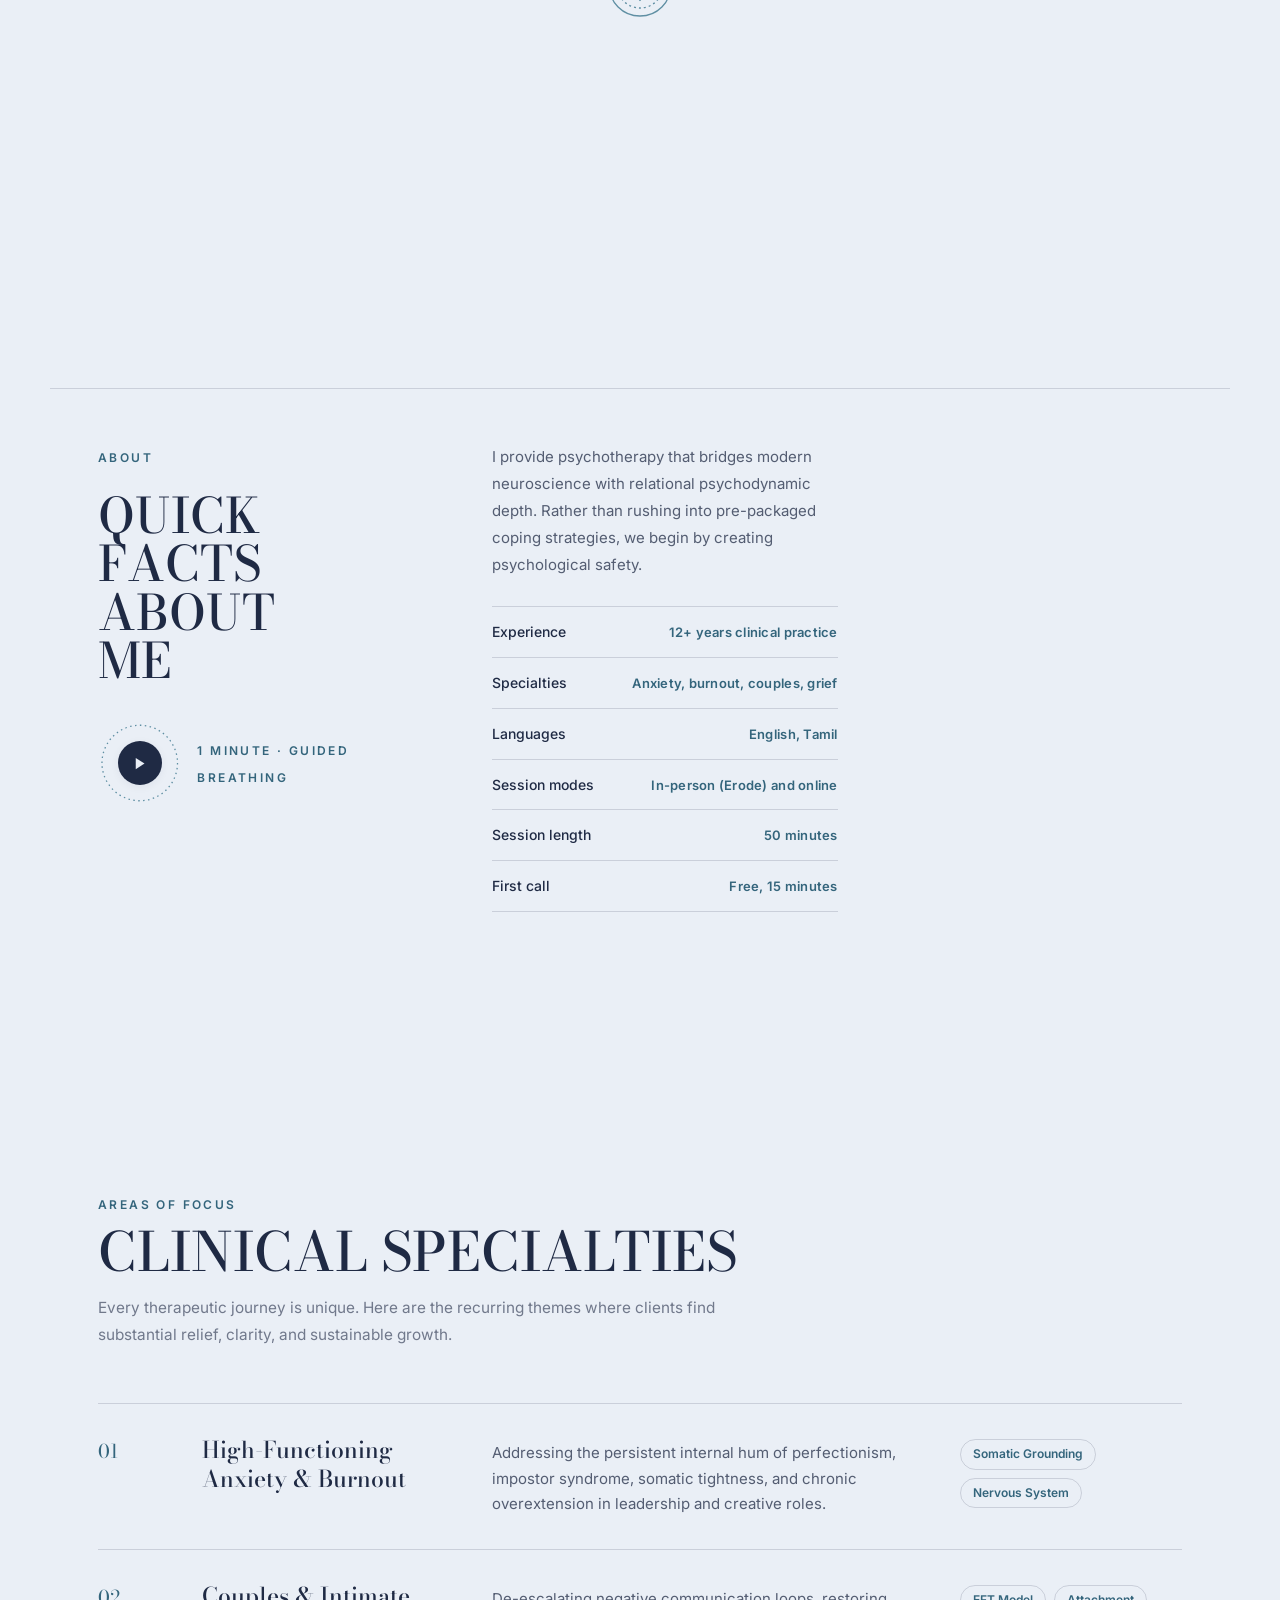
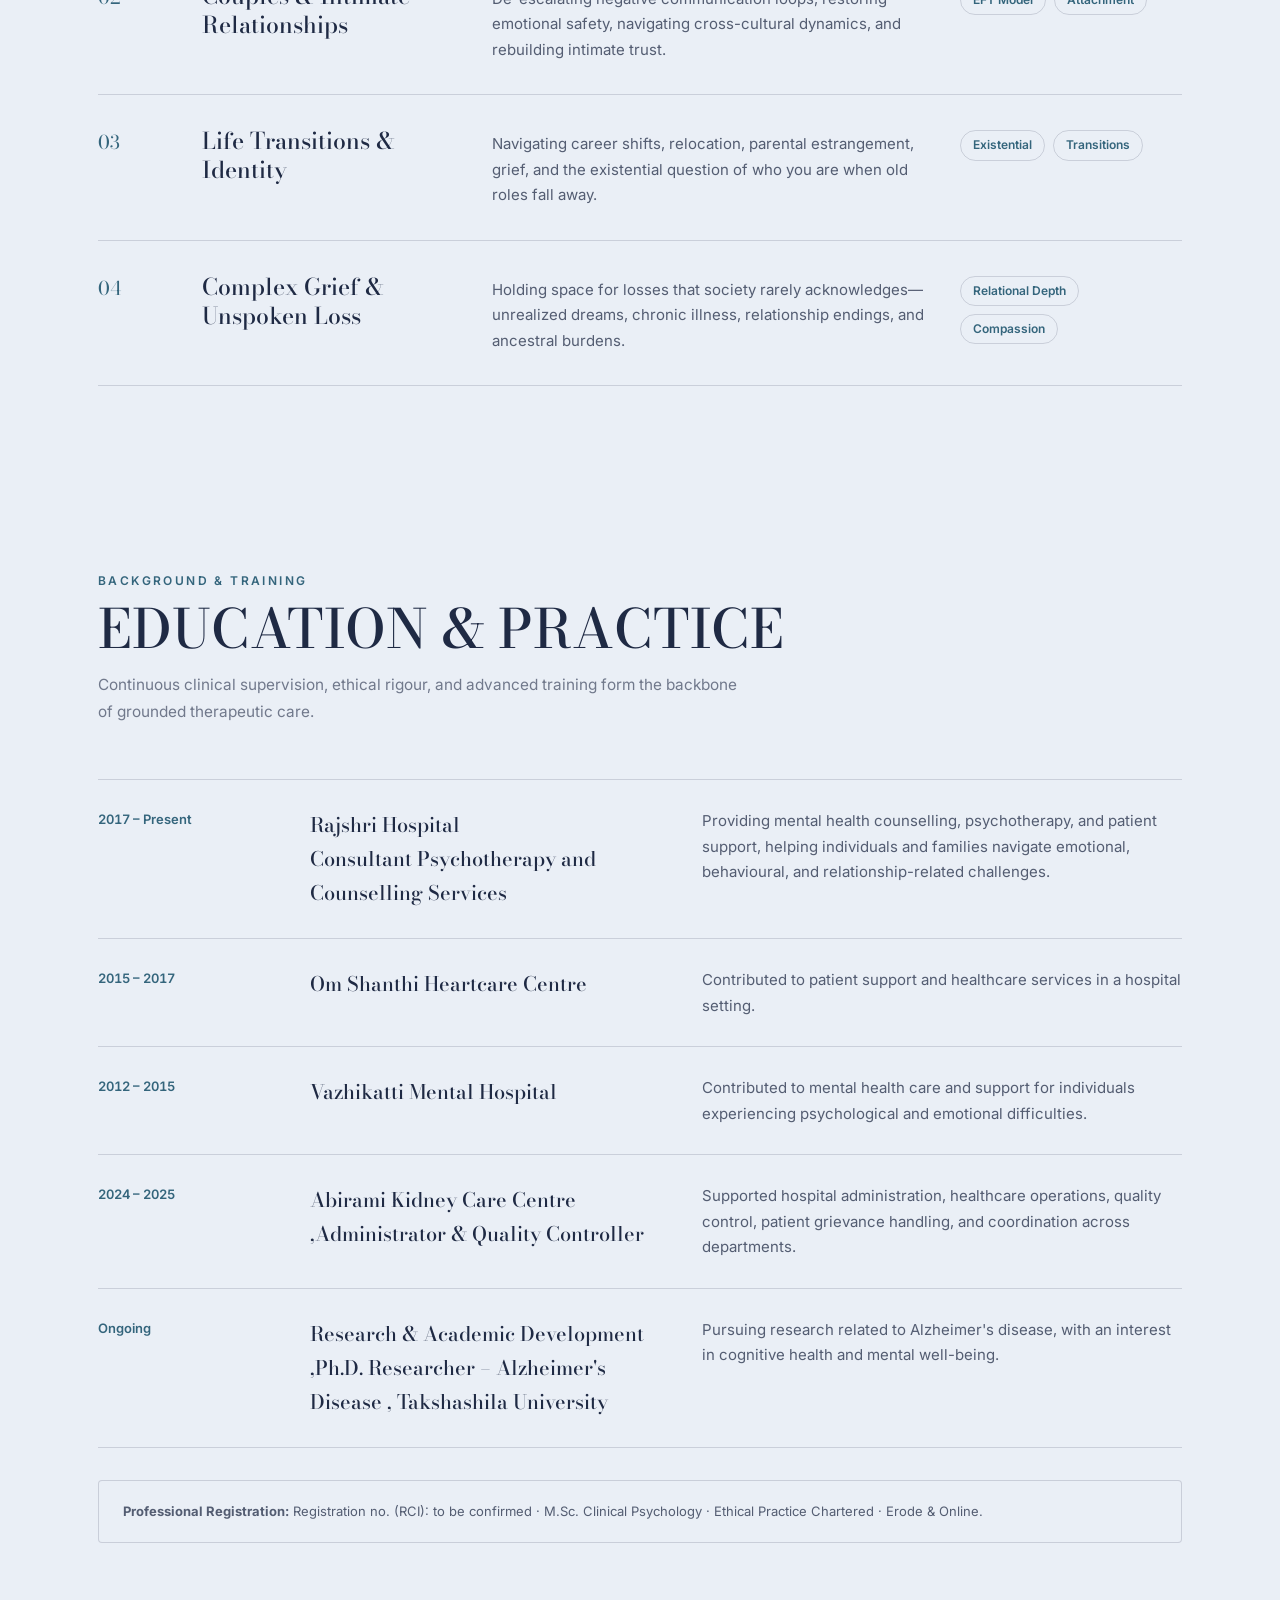
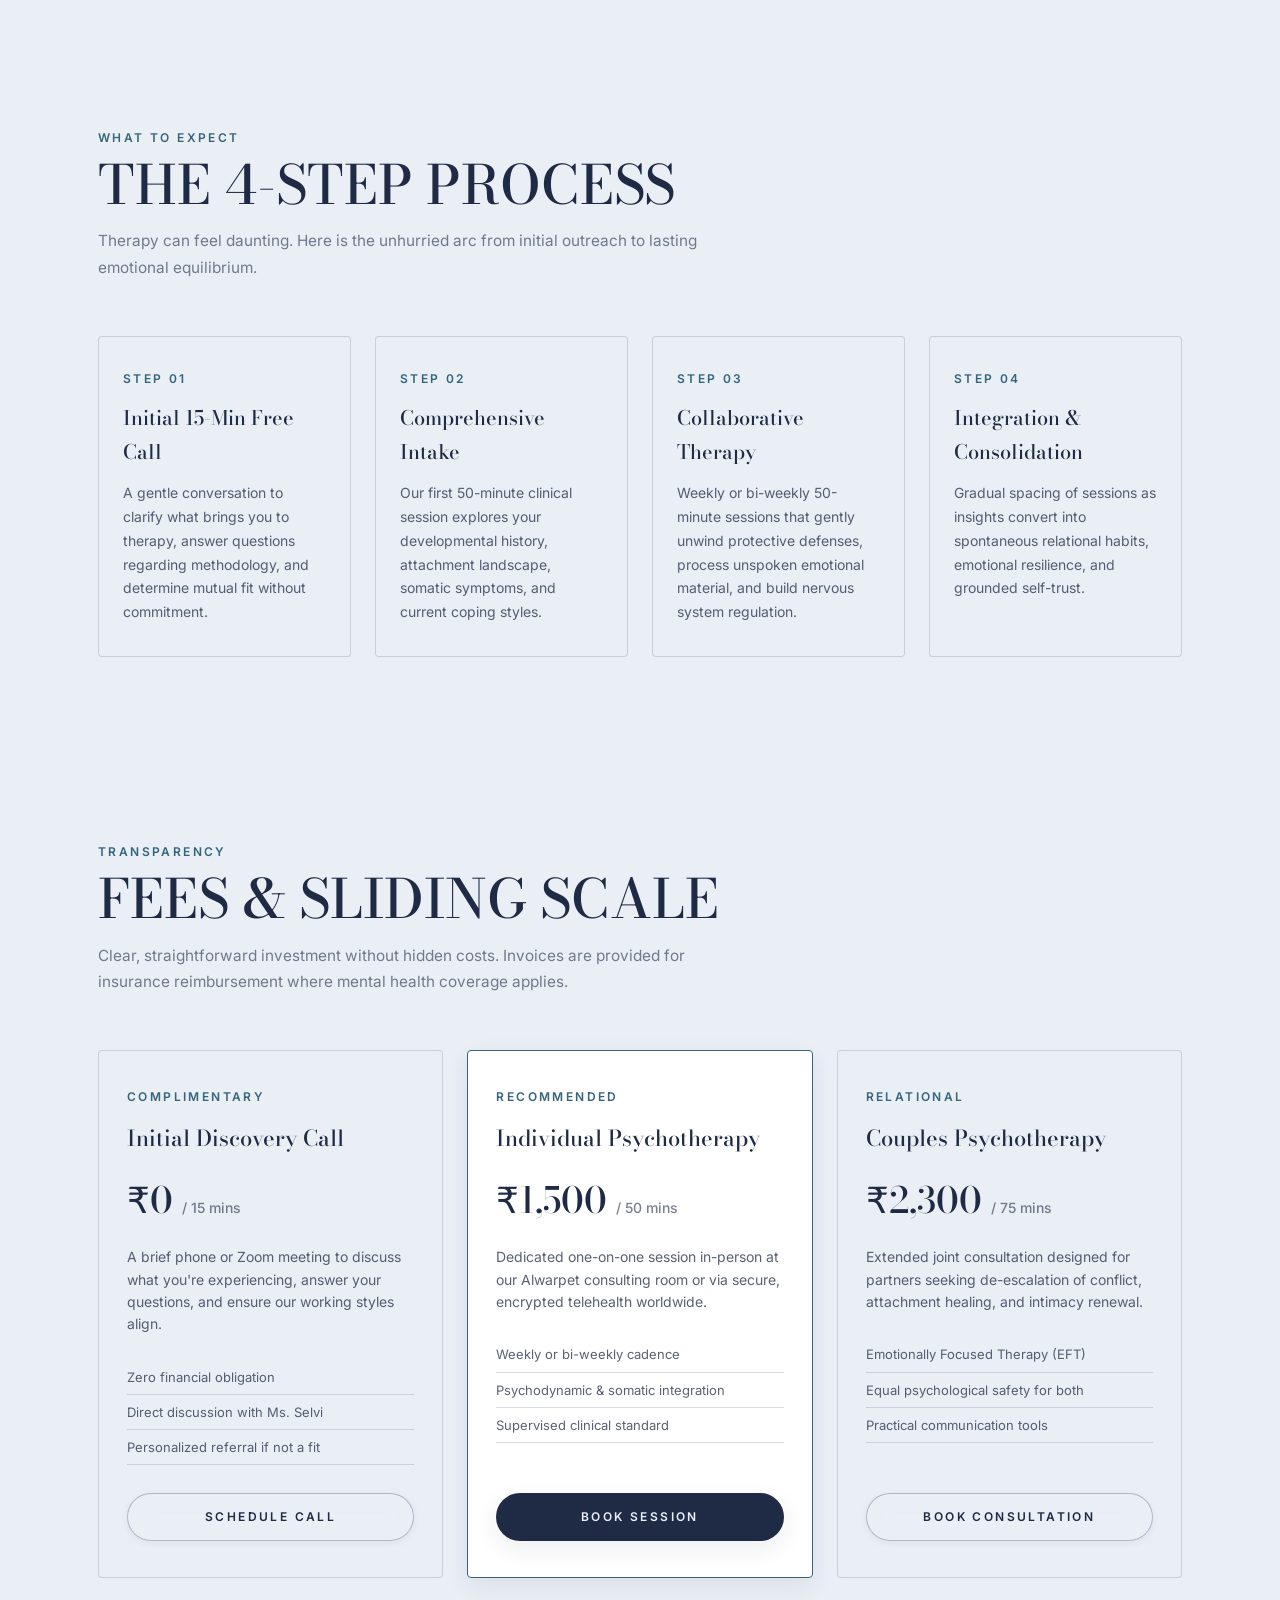
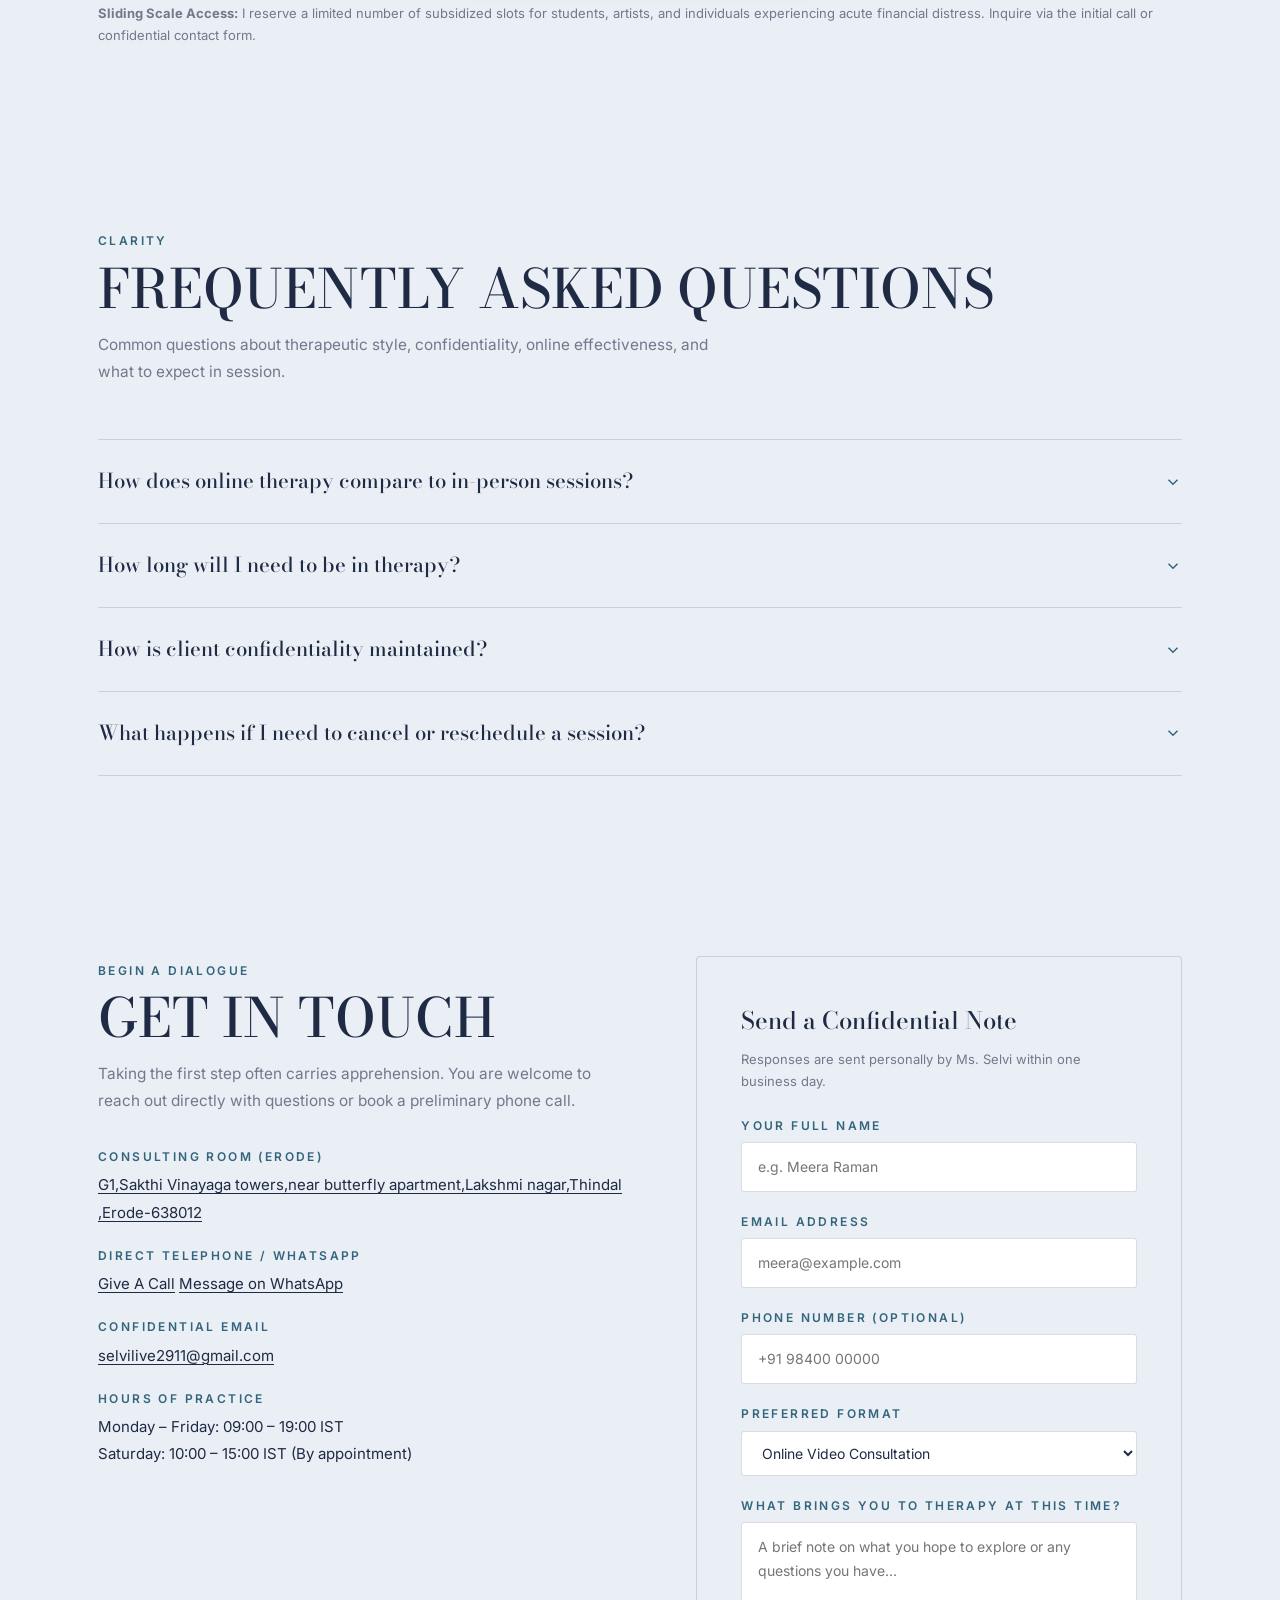
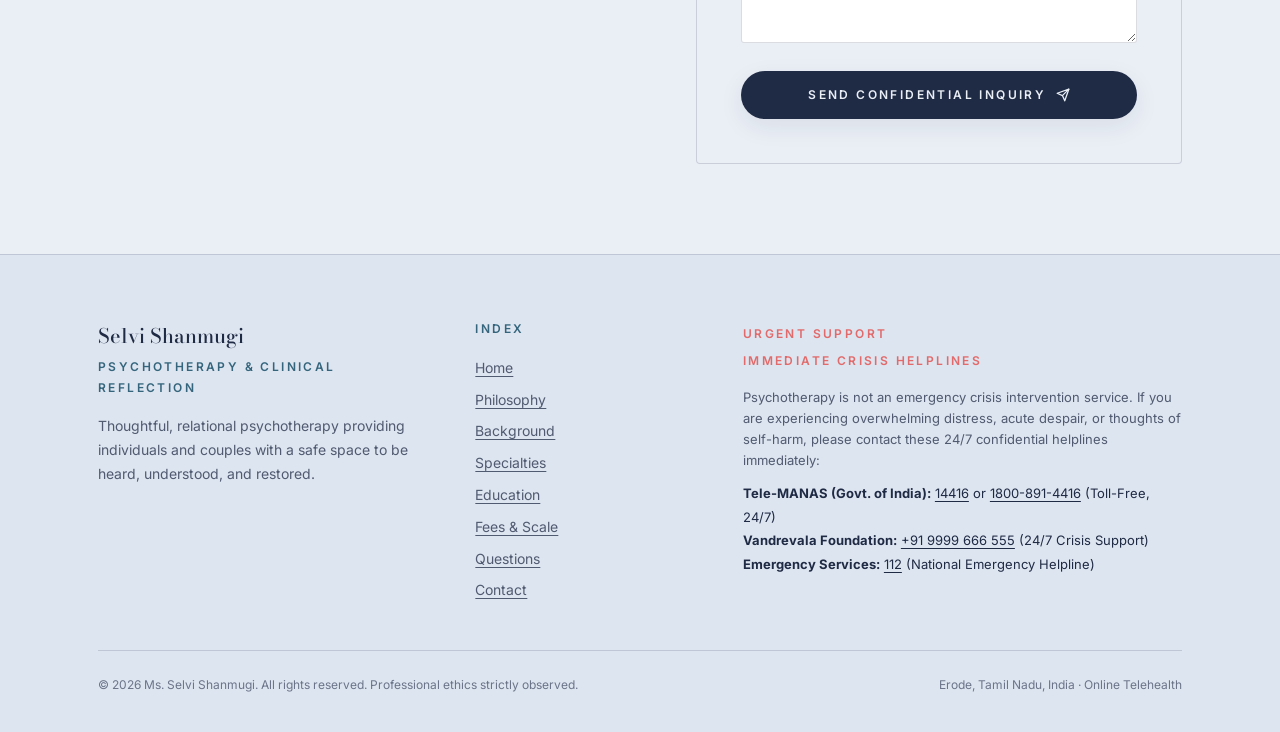
==== commit 858d80a4: "Update title from 'Dr. Selvi' to 'Ms. Selvi'" ====
--- a/public/index.html
+++ b/public/index.html
@@ -3,7 +3,7 @@
   <head>
     <meta charset="UTF-8" />
     <meta name="viewport" content="width=device-width, initial-scale=1.0, viewport-fit=cover" />
-    <title>Dr. Selvi · Psychotherapy (Erode and Online)</title>
+    <title>Ms. Selvi · Psychotherapy (Erode and Online)</title>
     <meta name="description" content="A quiet room to think out loud. Relational, contemplative psychotherapy in Erode and online worldwide. Dr. Selvi, M.Sc. Clinical Psychology." />
     <link rel="canonical" href="https://shanmugitherapy.com/" />
     
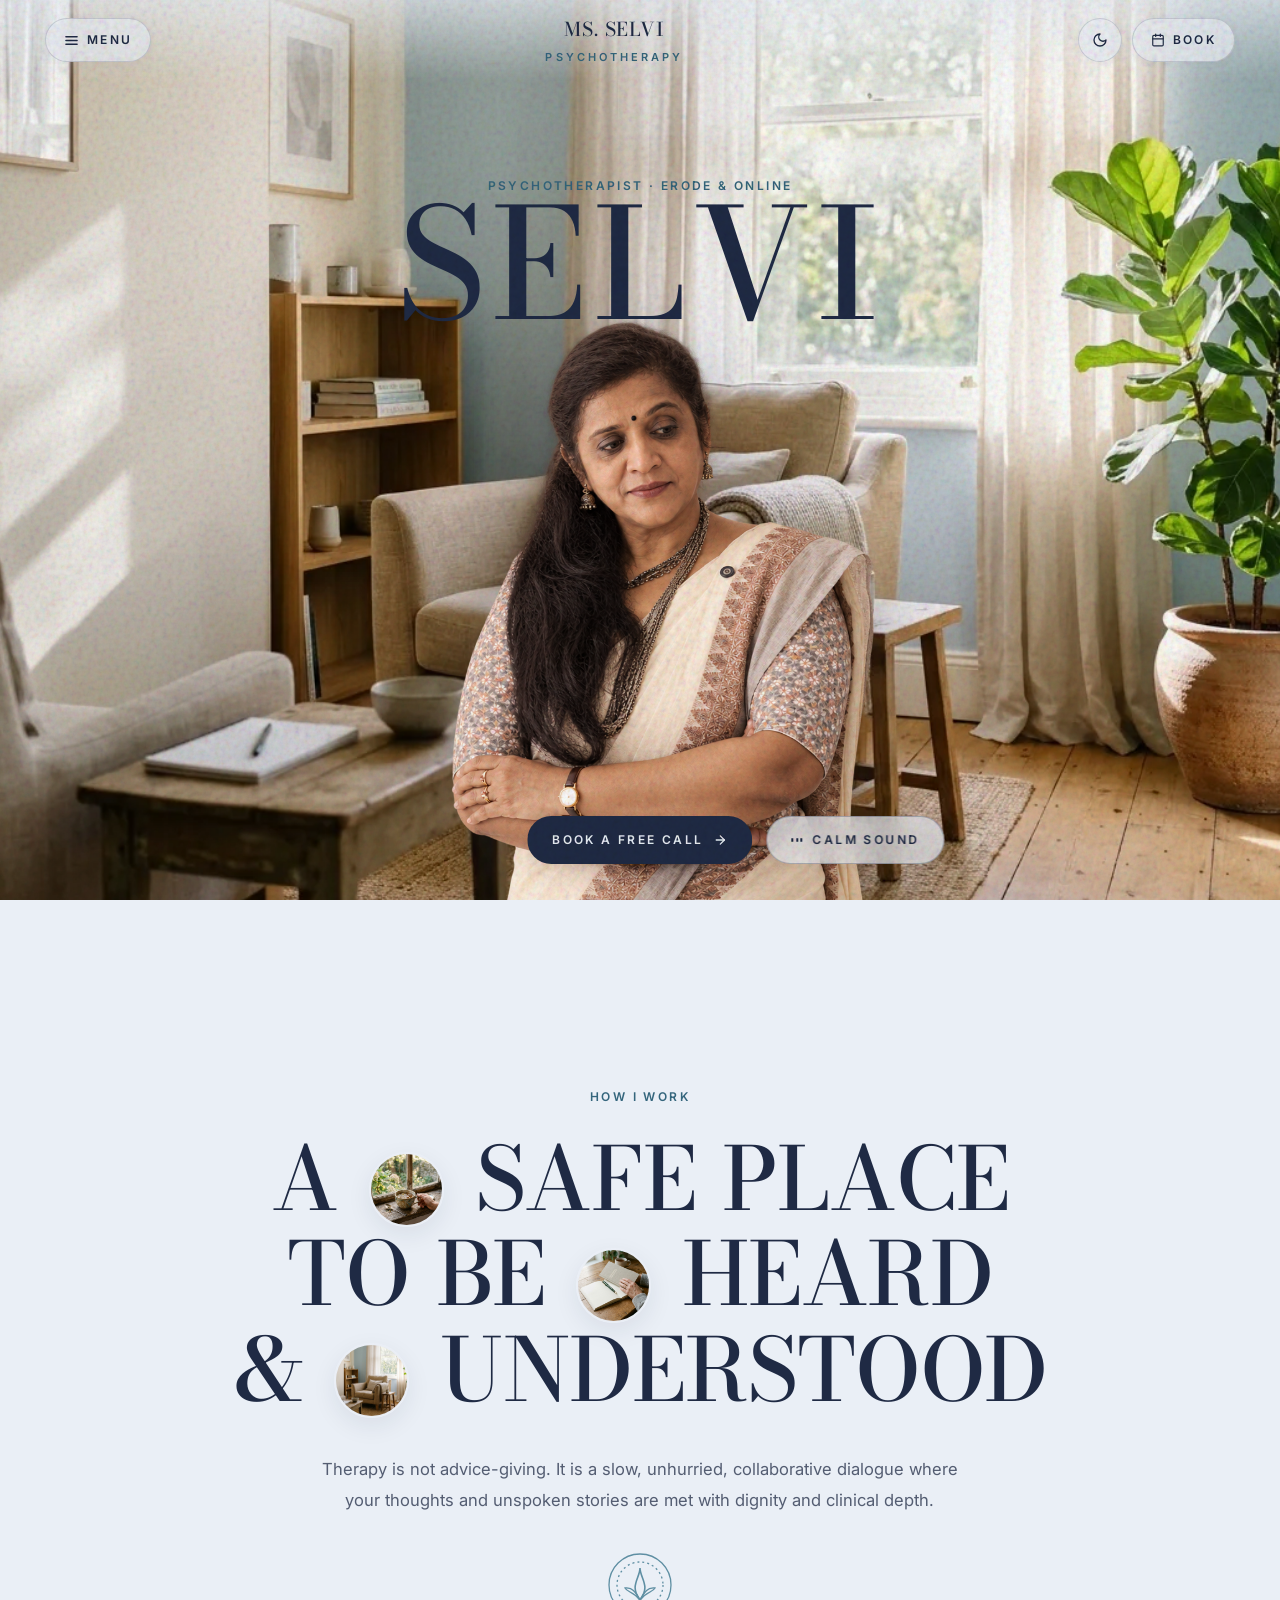
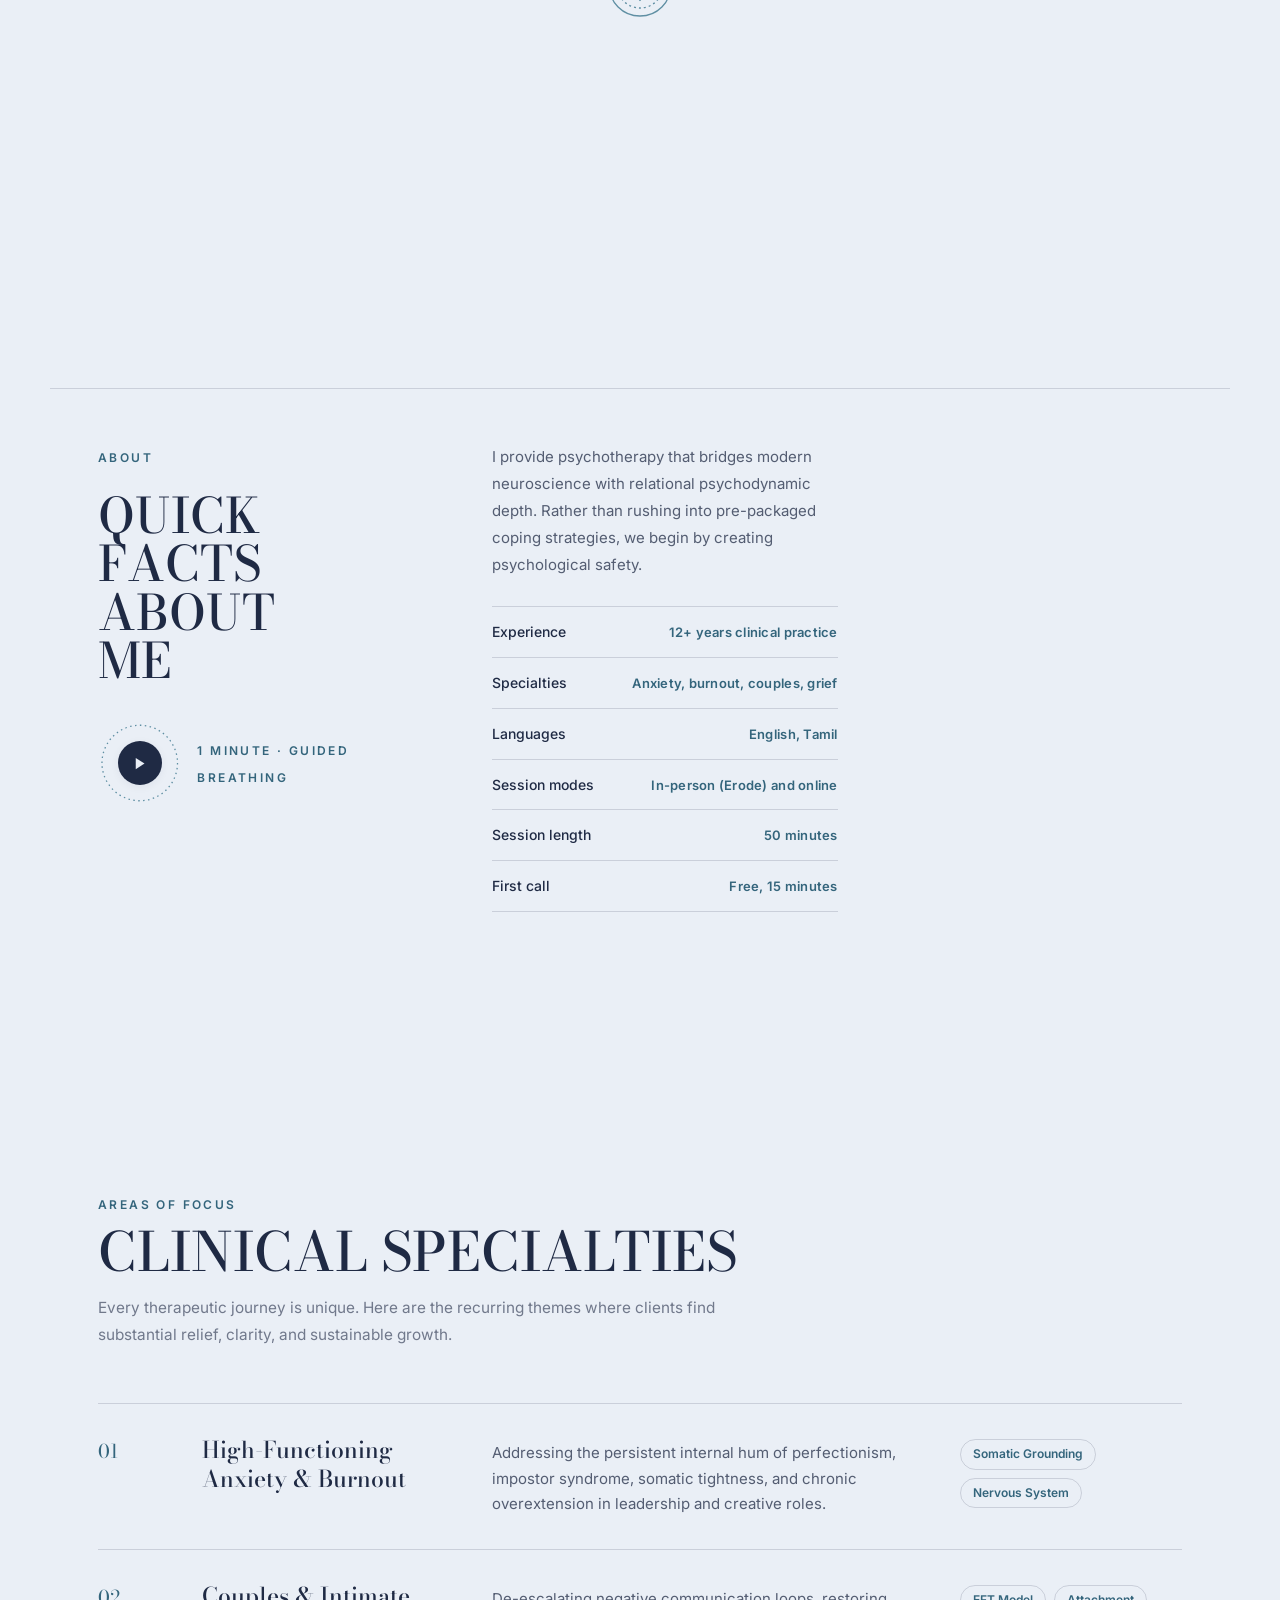
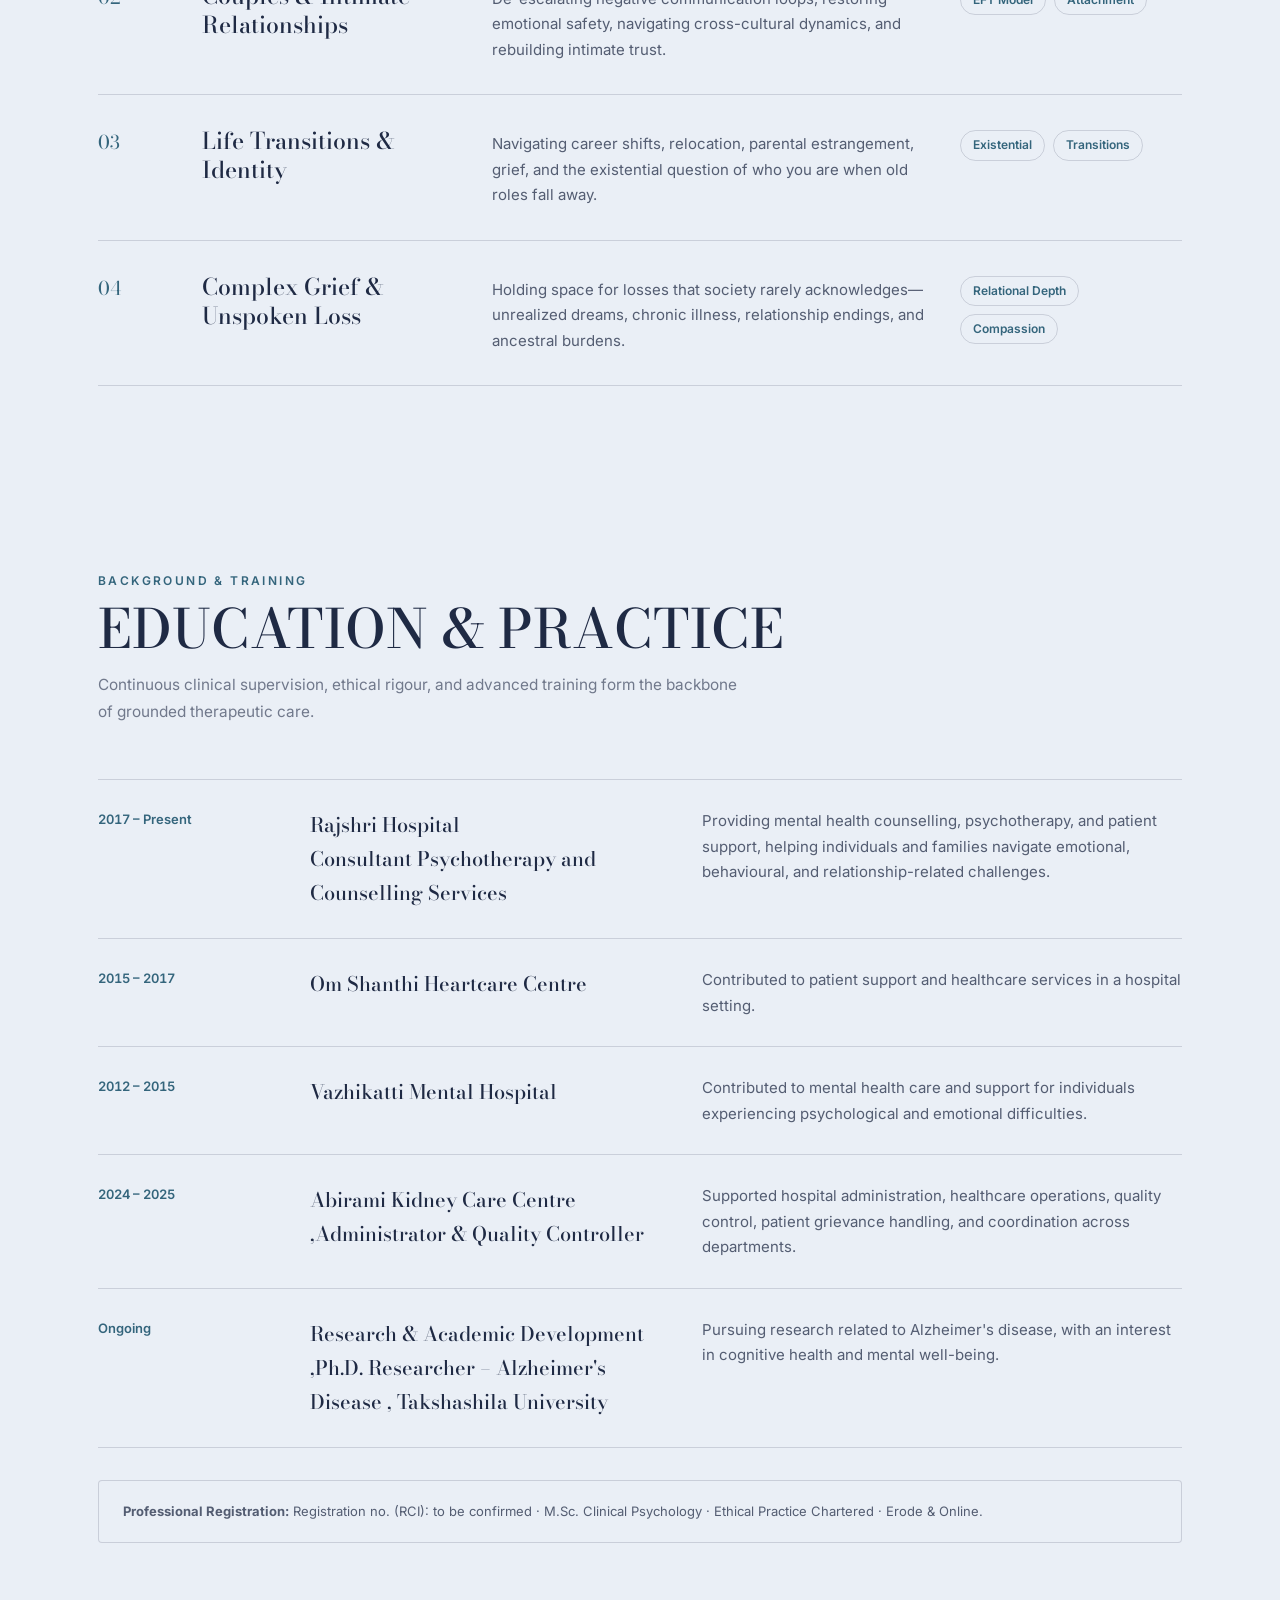
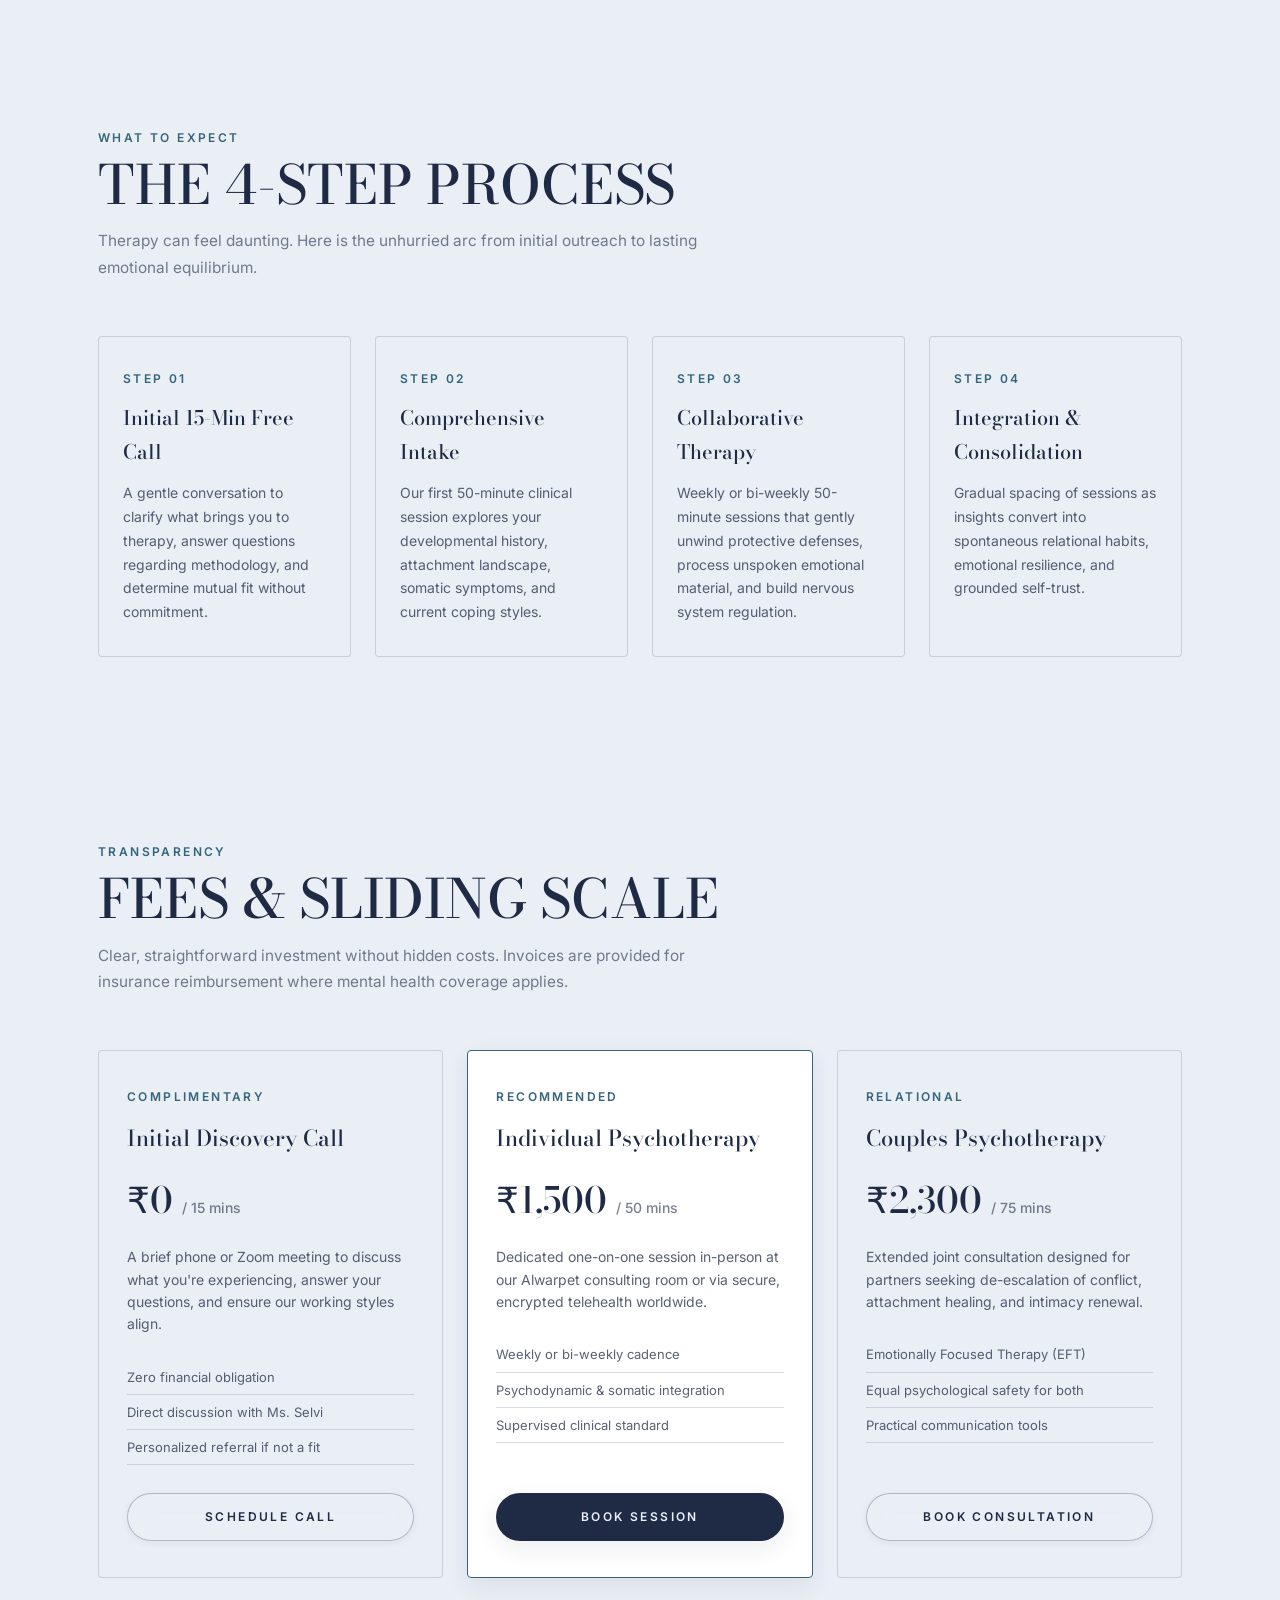
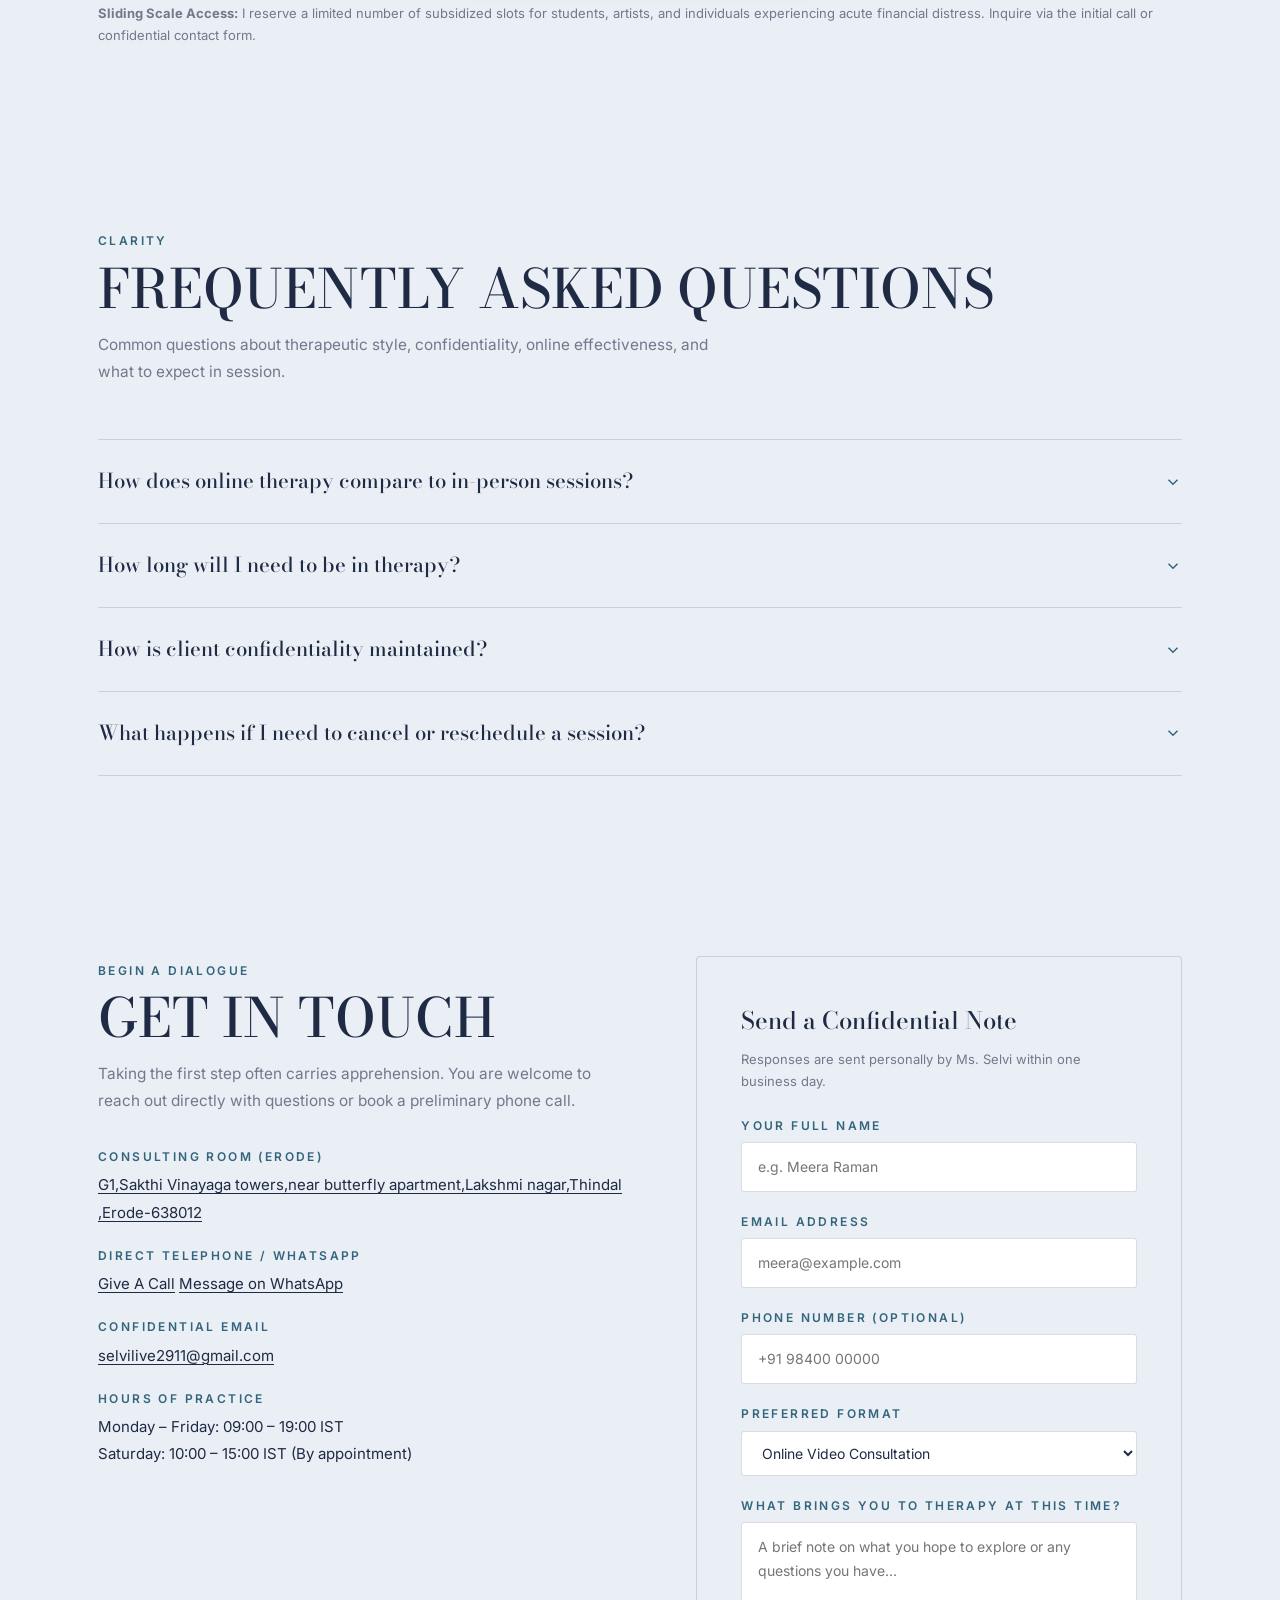
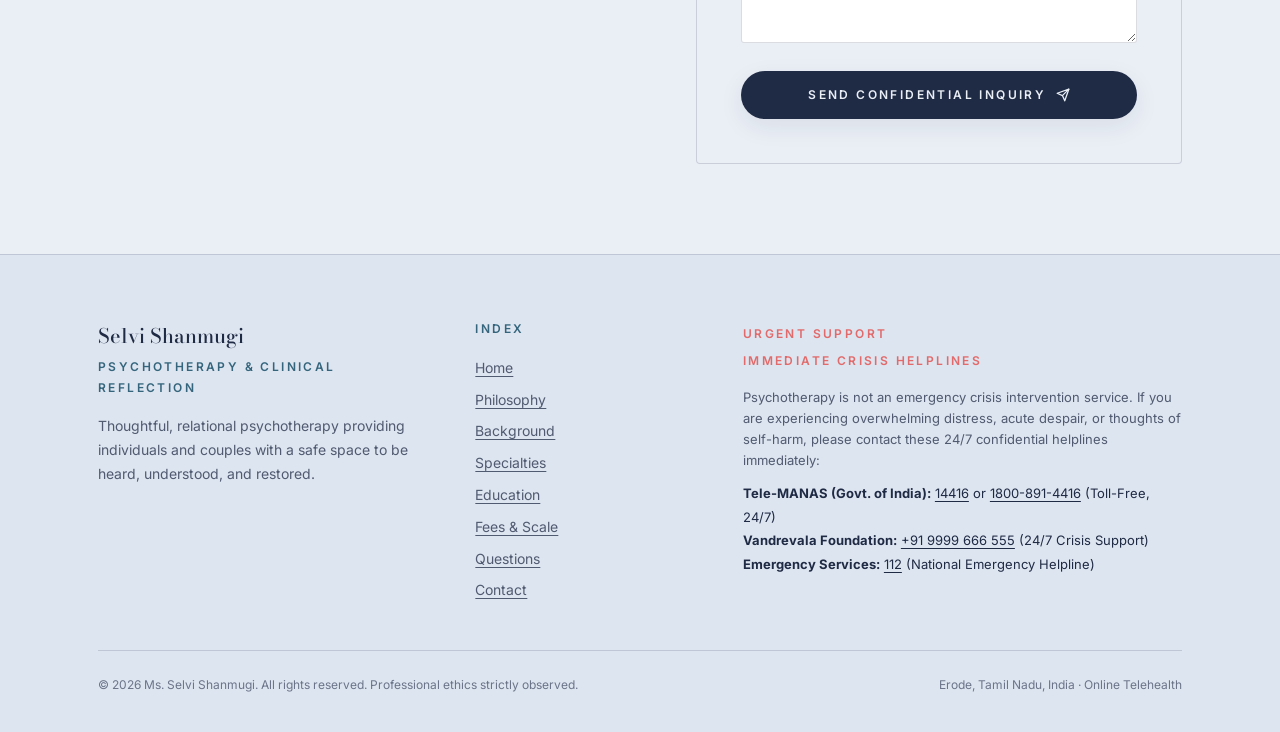
==== commit a0f82f91: "Change brand name from 'Dr. Selvi' to 'Ms. Selvi'" ====
--- a/public/index.html
+++ b/public/index.html
@@ -100,7 +100,7 @@
           </a>
 
           <a href="#hero" class="hero-nav-brand" aria-label="Dr. Selvi Psychotherapy Home">
-            <span class="brand-name">Dr. Selvi</span>
+            <span class="brand-name">Ms. Selvi</span>
             <span class="brand-sub">PSYCHOTHERAPY</span>
           </a>
 
